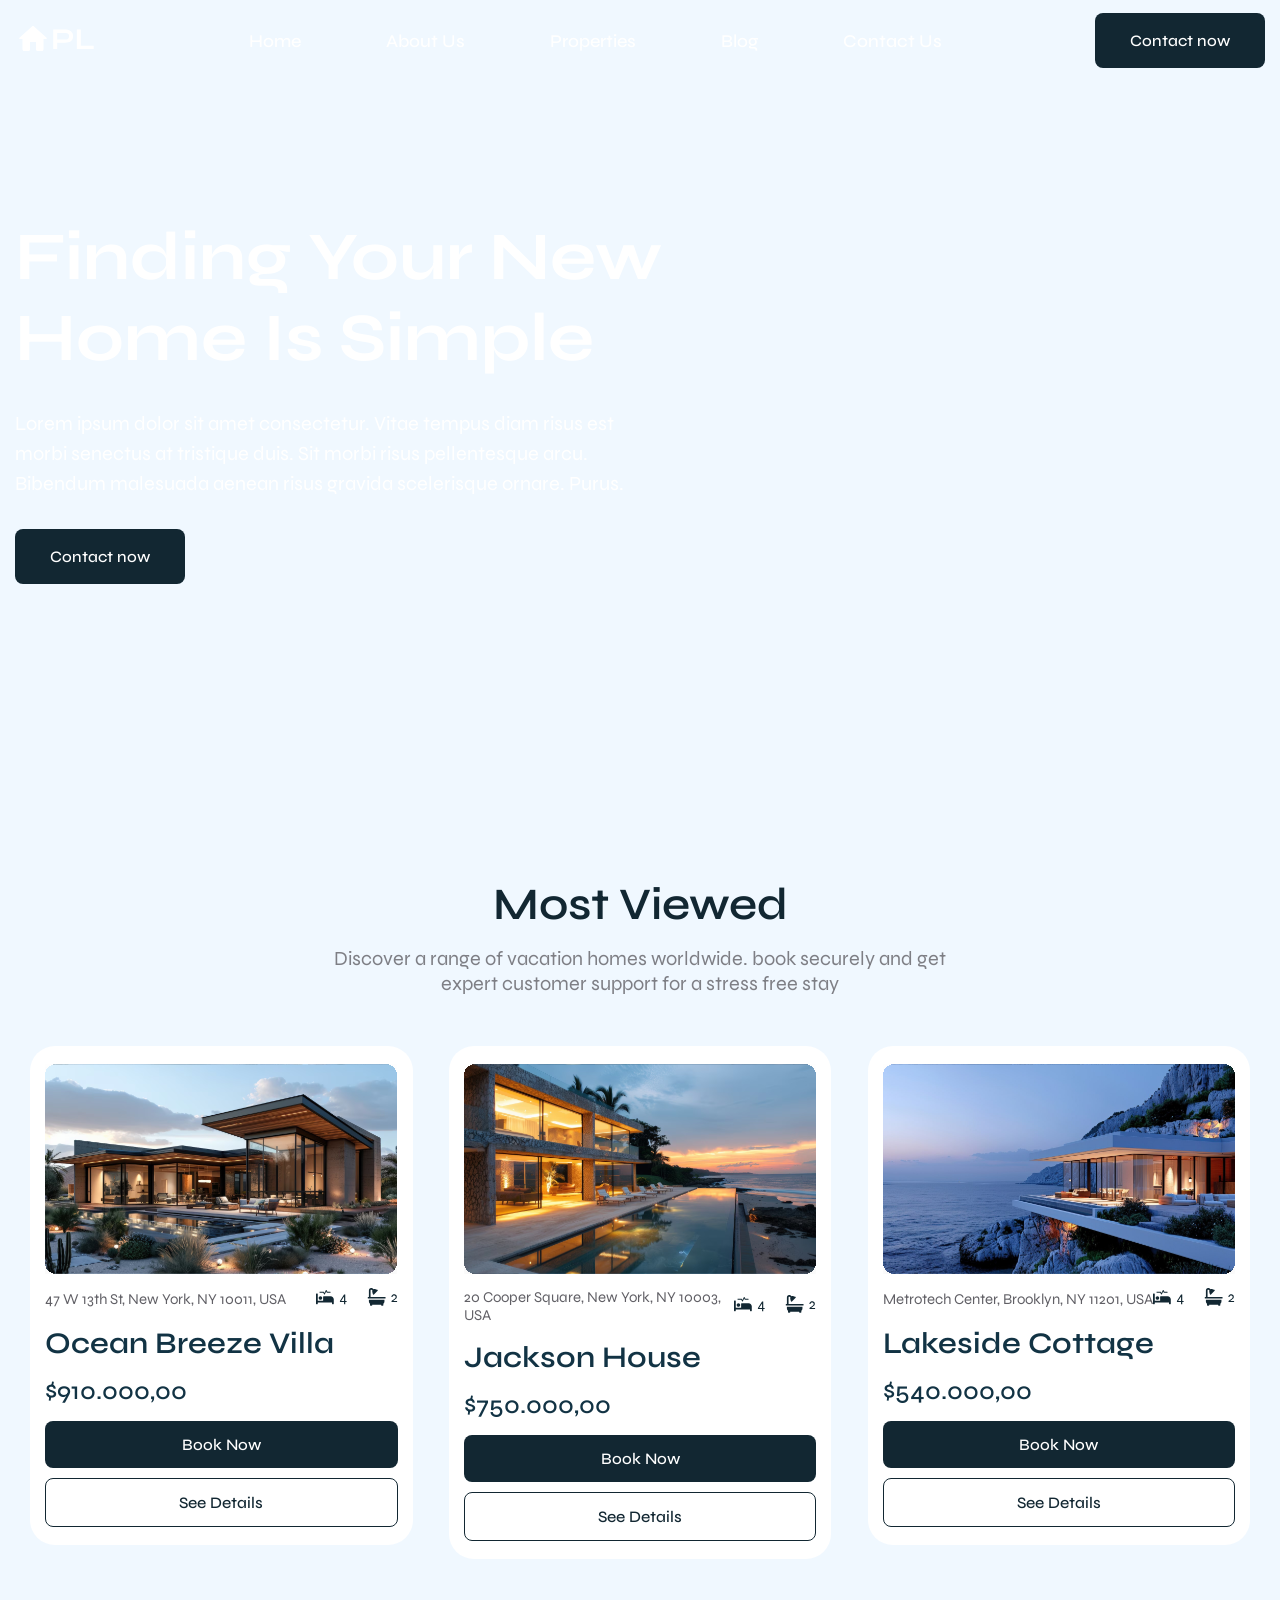
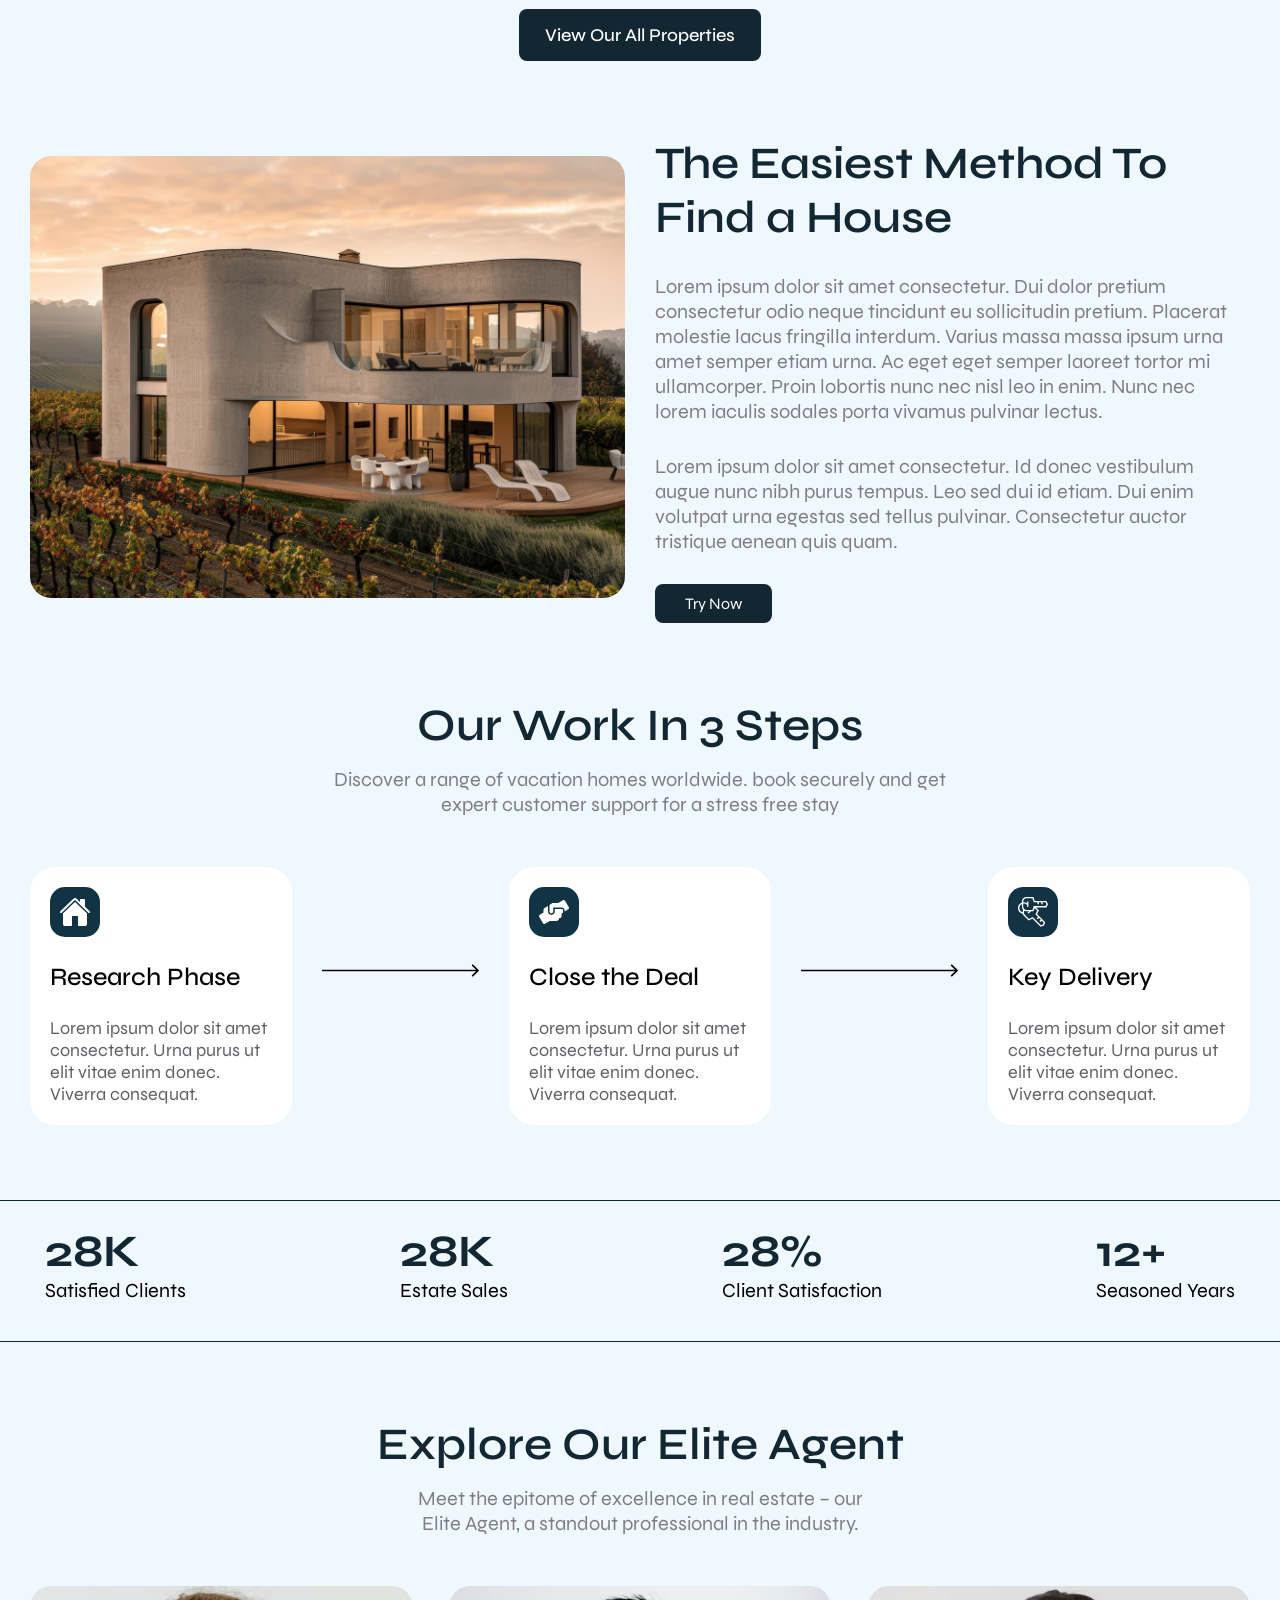
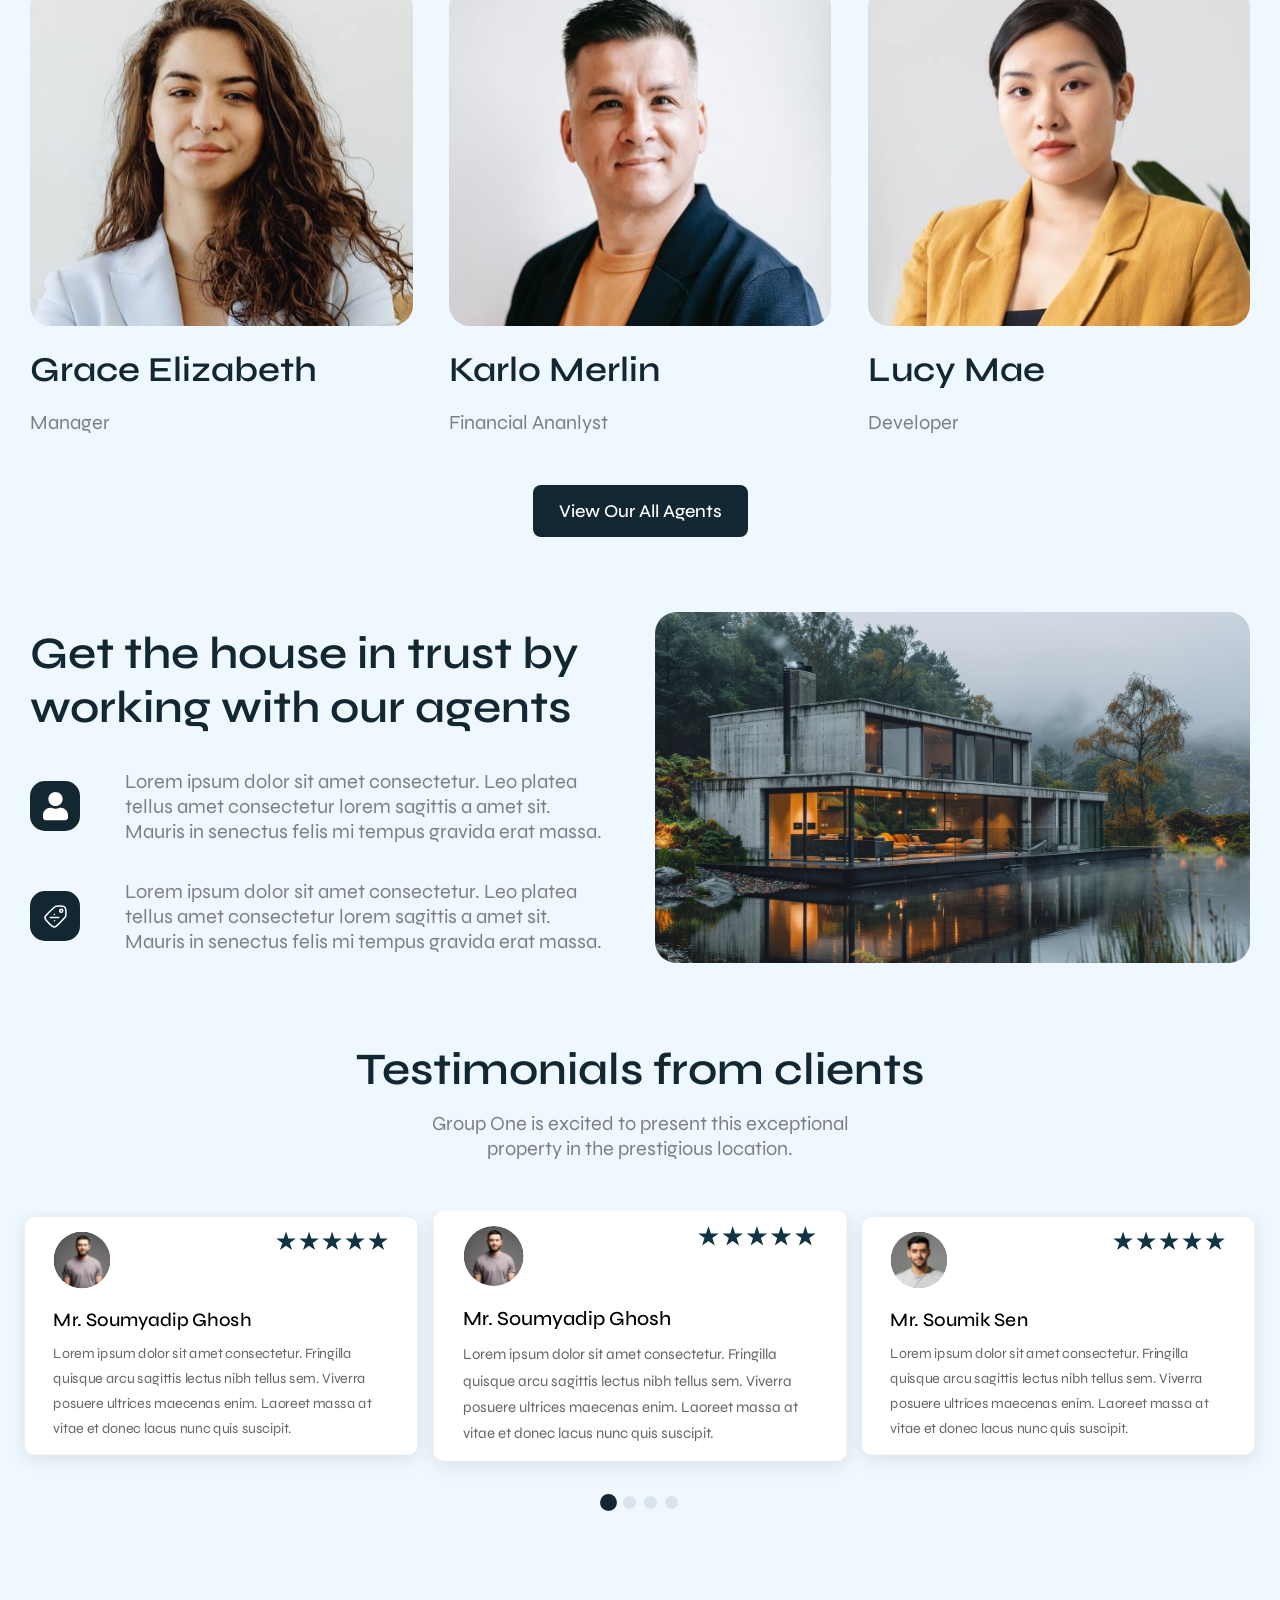
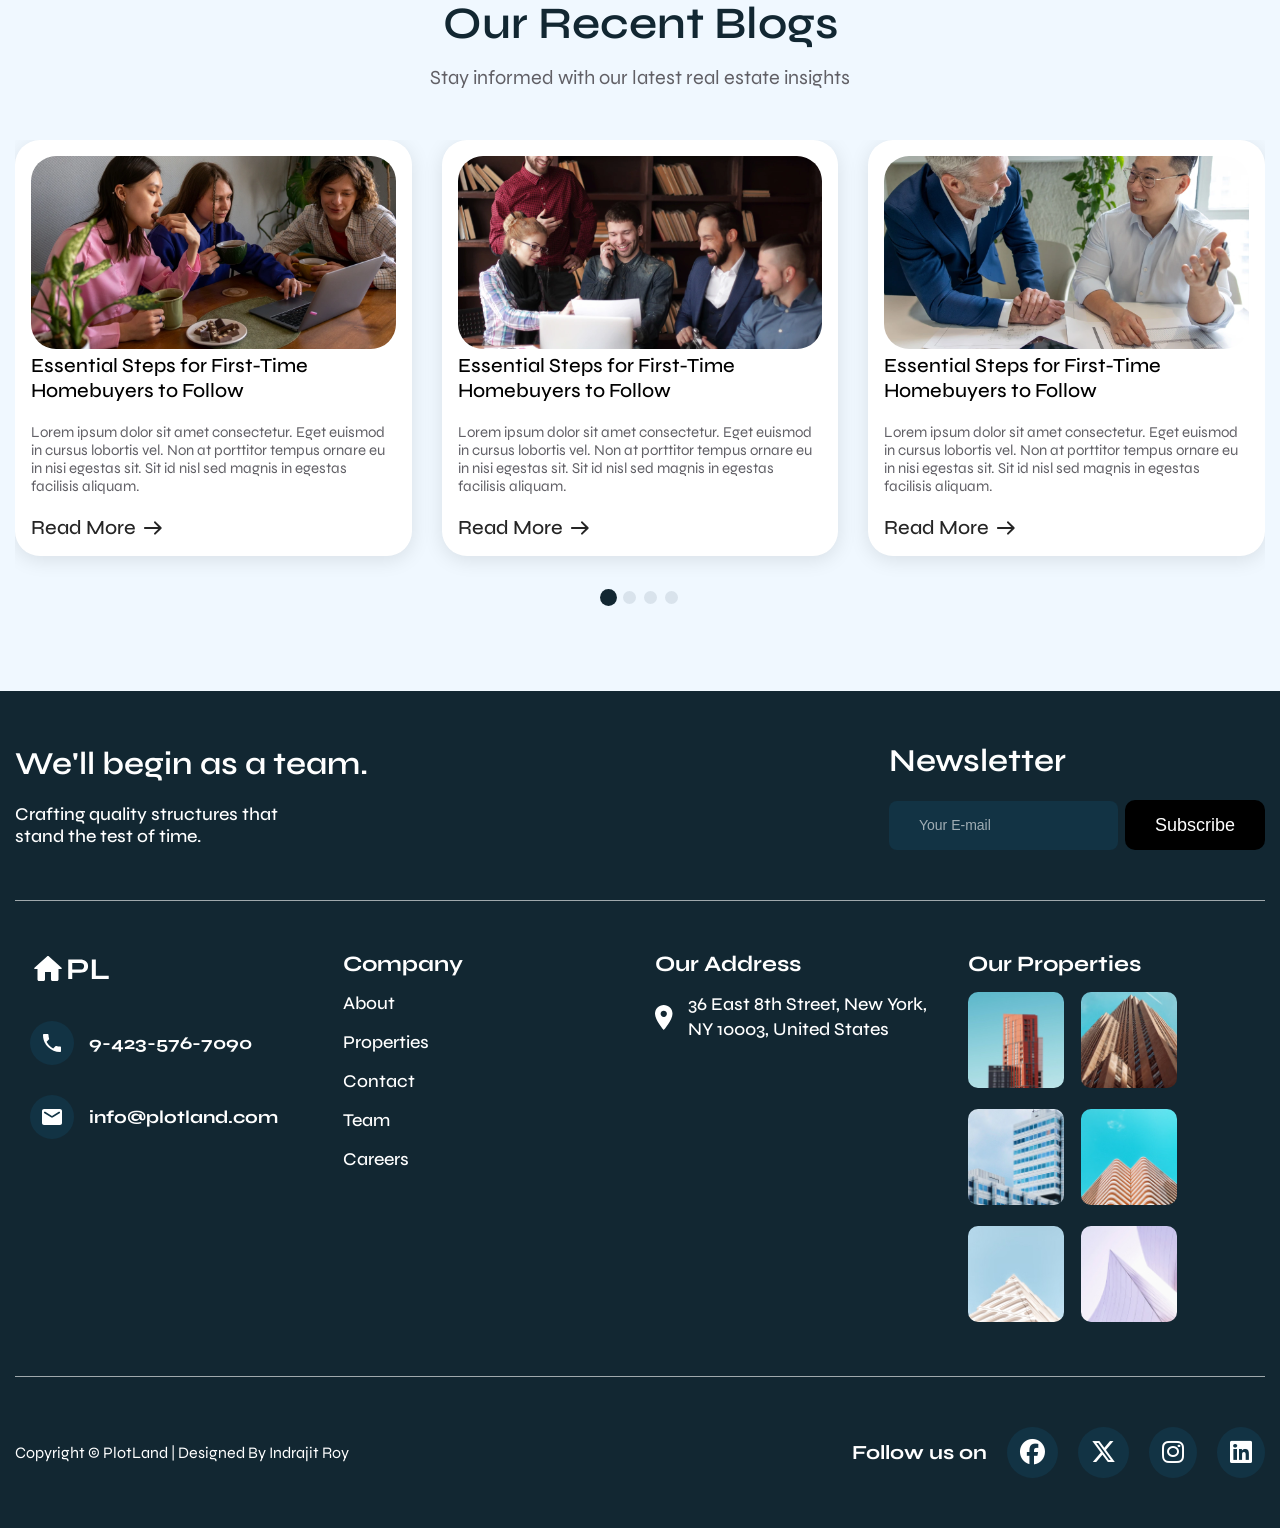
==== index.html @ 9fe9f6eb "updated file" ====
<!DOCTYPE html>
<html lang="en">

<head>
    <meta charset="UTF-8">
    <meta name="viewport" content="width=device-width, initial-scale=1.0">
    <title>Document</title>
    <link rel="stylesheet" href="css/style.css">
    <link rel="stylesheet" href="https://cdnjs.cloudflare.com/ajax/libs/font-awesome/6.7.2/css/all.min.css">
    <link rel="stylesheet" href="https://cdn.jsdelivr.net/npm/swiper/swiper-bundle.min.css" />
</head>

<body>

    <!-- Header Section -->

    <header>
        <div class="container">
            <nav>
                <div class="nav-wrpr">
                    <div class="nav-logo">
                        <a href="#"><img src="./assets/images/logo-img.svg" alt="" class="logo"></a>
                    </div>
                    <div class="nav-toggler">
                        <i class="fa-solid fa-bars"></i>
                    </div>
                    <div class="navbar-collapse">
                        <ul>
                            <li><a href="index.html">Home</a></li>
                            <li><a href="about-us.html">About Us</a></li>
                            <li><a href="#">Properties</a></li>
                            <li><a href="blog.html">Blog</a></li>
                            <li><a href="#">Contact Us</a></li>
                        </ul>
                        <div class="nav-btn">
                            <a href="#">Contact now</a>
                        </div>
                    </div>
                </div>
            </nav>
        </div>
    </header>

    <!-- Banner Section -->

    <section class="banner-section">
        <div class="swiper hero-swiper">
            <div class="swiper-wrapper">
                <div class="swiper-slide"
                    style="background-image: url('./assets/images/hero-bg.svg');">
                    <div class="container">
                        <div class="banner-content content-1">
                            <h1 style="max-width: 650px;">Finding Your New
                                Home Is Simple</h1>
                            <p>Lorem ipsum dolor sit amet consectetur. Vitae tempus diam risus est morbi senectus at
                                tristique
                                duis.
                                Sit morbi risus pellentesque arcu. Bibendum malesuada aenean risus gravida scelerisque
                                ornare.
                                Purus.</p>
                            <div class="nav-btn">
                                <a href="#">Contact now</a>
                            </div>
                        </div>
                    </div>
                </div>
                <div class="swiper-slide"
                    style="background-image: url('./assets/images/her-bg-2.svg');">
                    <div class="container">
                        <div class="banner-content content-2">
                            <h1 style="max-width: 611px;">Elevate Your
                                Perfect Lifestyle
                                with PlotLand.</h1>
                            <p>Lorem ipsum dolor sit amet consectetur. Vitae tempus diam risus est morbi senectus at
                                tristique
                                duis.
                                Sit morbi risus pellentesque arcu. Bibendum malesuada aenean risus gravida scelerisque
                                ornare.
                                Purus.</p>
                            <div class="nav-btn">
                                <a href="#">Contact now</a>
                            </div>
                        </div>
                    </div>
                </div>
                <div class="swiper-slide"
                    style="background-image: url('./assets/images/hero-bg-3.svg');">
                    <div class="container">
                        <div class="banner-content content-3">
                            <h1 style="max-width: 681px;">Transforming your
                                home search into
                                Reality.</h1>
                            <p>Lorem ipsum dolor sit amet consectetur. Vitae tempus diam risus est morbi senectus at
                                tristique
                                duis.
                                Sit morbi risus pellentesque arcu. Bibendum malesuada aenean risus gravida scelerisque
                                ornare.
                                Purus.</p>
                            <div class="nav-btn">
                                <a href="#">Contact now</a>
                            </div>
                        </div>
                    </div>
                </div>
            </div>
        </div>
    </section>

    <!-- Most Viewed Section -->

    <section class="most-viewed">
        <div class="container">
            <div class="viewed-top">
                <h2 class="cmn-head">Most Viewed</h2>
                <p class="cmn-para">Discover a range of vacation homes worldwide. book securely and get
                    expert customer support for a stress free stay </p>
            </div>
            <div class="row">
                <div class="col-4">
                    <div class="child-viewed">
                        <div class="viewed-img">
                            <img src="./assets/images/cropped_view-1.svg" alt="">
                        </div>
                        <div class="view-content">
                            <div class="text-1">
                                <span class="small-txt">47 W 13th St, New York, NY 10011, USA</span>
                                <a href=""><img src="./assets/images/small-view.svg" alt=""></a>
                            </div>
                            <h3 class="cmn-view-txt">Ocean Breeze Villa</h3>
                            <h4 class="cmn-view2-txt">$910.000,00</h4>
                            <div class="view-btns">
                                <a href="" class="view-btn-1">Book Now</a>
                                <a href="" class="view-btn-2">See Details</a>
                            </div>
                        </div>
                    </div>
                </div>
                <div class="col-4">
                    <div class="child-viewed">
                        <div class="viewed-img">
                            <img src="./assets/images/cropped_view-2.svg" alt="">
                        </div>
                        <div class="view-content">
                            <div class="text-1">
                                <span class="small-txt">20 Cooper Square, New York, NY 10003, USA</span>
                                <a href=""><img src="./assets/images/small-view.svg" alt=""></a>
                            </div>
                            <h3 class="cmn-view-txt">Jackson House</h3>
                            <h4 class="cmn-view2-txt">$750.000,00</h4>
                            <div class="view-btns">
                                <a href="" class="view-btn-1">Book Now</a>
                                <a href="" class="view-btn-2">See Details</a>
                            </div>
                        </div>
                    </div>
                </div>
                <div class="col-4">
                    <div class="child-viewed">
                        <div class="viewed-img">
                            <img src="./assets/images/cropped_view-3.svg" alt="">
                        </div>
                        <div class="view-content">
                            <div class="text-1">
                                <span class="small-txt">Metrotech Center, Brooklyn, NY 11201, USA</span>
                                <a href=""><img src="./assets/images/small-view.svg" alt=""></a>
                            </div>
                            <h3 class="cmn-view-txt">Lakeside Cottage</h3>
                            <h4 class="cmn-view2-txt">$540.000,00</h4>
                            <div class="view-btns">
                                <a href="" class="view-btn-1">Book Now</a>
                                <a href="" class="view-btn-2">See Details</a>
                            </div>
                        </div>
                    </div>
                </div>
            </div>
            <!-- Viewed Swiper -->
            <div class="swiper mostViewedSwiper">
                <div class="swiper-wrapper">
                    <div class="swiper-slide">
                        <div class="child-viewed">
                            <div class="viewed-img">
                                <img src="./assets/images/cropped_view-1.svg" alt="">
                            </div>
                            <div class="view-content">
                                <div class="text-1">
                                    <span class="small-txt">47 W 13th St, New York, NY 10011, USA</span>
                                    <a href=""><img src="./assets/images/small-view.svg" alt=""></a>
                                </div>
                                <h3 class="cmn-view-txt">Ocean Breeze Villa</h3>
                                <h4 class="cmn-view2-txt">$910.000,00</h4>
                                <div class="view-btns">
                                    <a href="" class="view-btn-1">Book Now</a>
                                    <a href="" class="view-btn-2">See Details</a>
                                </div>
                            </div>
                        </div>
                    </div>
                    <div class="swiper-slide">
                        <div class="child-viewed">
                            <div class="viewed-img">
                                <img src="./assets/images/cropped_view-2.svg" alt="">
                            </div>
                            <div class="view-content">
                                <div class="text-1">
                                    <span class="small-txt">20 Cooper Square, New York, NY 10003, USA</span>
                                    <a href=""><img src="./assets/images/small-view.svg" alt=""></a>
                                </div>
                                <h3 class="cmn-view-txt">Jackson House</h3>
                                <h4 class="cmn-view2-txt">$750.000,00</h4>
                                <div class="view-btns">
                                    <a href="" class="view-btn-1">Book Now</a>
                                    <a href="" class="view-btn-2">See Details</a>
                                </div>
                            </div>
                        </div>
                    </div>
                    <div class="swiper-slide">
                        <div class="child-viewed">
                            <div class="viewed-img">
                                <img src="./assets/images/cropped_view-3.svg" alt="">
                            </div>
                            <div class="view-content">
                                <div class="text-1">
                                    <span class="small-txt">Metrotech Center, Brooklyn, NY 11201, USA</span>
                                    <a href=""><img src="./assets/images/small-view.svg" alt=""></a>
                                </div>
                                <h3 class="cmn-view-txt">Lakeside Cottage</h3>
                                <h4 class="cmn-view2-txt">$540.000,00</h4>
                                <div class="view-btns">
                                    <a href="" class="view-btn-1">Book Now</a>
                                    <a href="" class="view-btn-2">See Details</a>
                                </div>
                            </div>
                        </div>
                    </div>
                </div>
            </div>
            <div class="view-property">
                <a href="">View Our All Properties</a>
            </div>
        </div>
    </section>

    <!-- Find House Section -->
    <section class="find-house">
        <div class="container">
            <div class="row">
                <div class="col-50">
                    <div class="child-house">
                        <img src="./assets/images/find-house-img.svg" alt="">
                    </div>
                </div>
                <div class="col-50">
                    <div class="child-house-content">
                        <h2 class="cmn-head">The Easiest Method To Find
                            a House</h2>
                        <p class="cmn-para">Lorem ipsum dolor sit amet consectetur. Dui dolor pretium consectetur odio
                            neque tincidunt eu sollicitudin pretium. Placerat molestie lacus fringilla interdum. Varius
                            massa massa ipsum urna amet semper etiam urna. Ac eget eget semper laoreet tortor mi
                            ullamcorper. Proin lobortis nunc nec nisl leo in enim. Nunc nec lorem iaculis sodales porta
                            vivamus pulvinar lectus.
                        </p>
                        <p class="cmn-para">Lorem ipsum dolor sit amet consectetur. Id donec
                            vestibulum augue nunc nibh purus tempus. Leo sed dui id etiam. Dui enim volutpat urna
                            egestas sed tellus pulvinar. Consectetur auctor tristique aenean quis quam.
                        </p>
                        <a href="#">Try Now</a>
                    </div>
                </div>
            </div>
        </div>
    </section>

    <!-- Our Work Section -->
    <section class="our-work">
        <div class="container">
            <div class="our-work-top">
                <h2 class="cmn-head">Our Work In 3 Steps</h2>
                <p class="cmn-para">Discover a range of vacation homes worldwide. book securely and get
                    expert customer support for a stress free stay </p>
            </div>
            <div class="row">
                <div class="col-23">
                    <div class="child-work">
                        <img class="img-1" src="./assets/images/home-icon.svg" alt="">
                        <h3 class="cmn-work-head">Research Phase</h3>
                        <p>Lorem ipsum dolor sit amet consectetur. Urna purus ut elit vitae enim donec. Viverra
                            consequat.</p>
                    </div>
                </div>
                <div class="col-15">
                    <div class="child-arrow">
                        <img class="arrow" src="./assets/images/Arrow.svg" alt="">
                    </div>
                </div>

                <div class="col-23">
                    <div class="child-work">
                        <img class="img-1" src="./assets/images/hand-icon.svg" alt="">
                        <h3 class="cmn-work-head">Close the Deal</h3>
                        <p>Lorem ipsum dolor sit amet consectetur. Urna purus ut elit vitae enim donec. Viverra
                            consequat.</p>
                    </div>
                </div>
                <div class="col-15">
                    <div class="child-arrow">
                        <img class="arrow" src="./assets/images/Arrow.svg" alt="">
                    </div>
                </div>

                <div class="col-23">
                    <div class="child-work">
                        <img class="img-1" src="./assets/images/keys-icon.svg" alt="">
                        <h3 class="cmn-work-head">Key Delivery</h3>
                        <p>Lorem ipsum dolor sit amet consectetur. Urna purus ut elit vitae enim donec. Viverra
                            consequat.</p>
                    </div>
                </div>
            </div>
        </div>
    </section>

    <section class="numbers">
        <div class="container">
            <div class="row">
                <div class="stats">
                    <h3 class="cmn-number-text counter" data-target="50">0K</h3>
                    <p>Satisfied Clients</p>
                </div>
                <div class="stats">
                    <h3 class="cmn-number-text counter" data-target="35">0K</h3>
                    <p>Estate Sales</p>
                </div>
                <div class="stats">
                    <h3 class="cmn-number-text counter" data-target="96">0%</h3>
                    <p>Client Satisfaction</p>
                </div>
                <div class="stats">
                    <h3 class="cmn-number-text counter" data-target="12">0+</h3>
                    <p>Seasoned Years</p>
                </div>
            </div>
        </div>
    </section>

    <section class="explore">
        <div class="container">
            <div class="explore-top">
                <h2 class="cmn-head">Explore Our Elite Agent</h2>
                <p class="cmn-para">Meet the epitome of excellence in real estate – our Elite
                    Agent, a standout professional in the industry.</p>
            </div>
            <div class="row">
                <div class="col-4">
                    <div class="child-explore">
                        <div class="explr-img">
                            <img src="./assets/images/explore-1.svg" alt="">
                        </div>
                        <div class="explr-txt">
                            <h3 class="cmn-expl-txt">Grace Elizabeth</h3>
                            <p class="cmn-para">Manager</p>
                        </div>
                    </div>
                </div>
                <div class="col-4">
                    <div class="child-explore">
                        <div class="explr-img">
                            <img src="./assets/images/explore-2.svg" alt="">
                        </div>
                        <div class="explr-txt">
                            <h3 class="cmn-expl-txt">Karlo Merlin</h3>
                            <p class="cmn-para">Financial Ananlyst</p>
                        </div>
                    </div>
                </div>
                <div class="col-4">
                    <div class="child-explore">
                        <div class="explr-img">
                            <img src="./assets/images/explore-3.svg" alt="">
                        </div>
                        <div class="explr-txt">
                            <h3 class="cmn-expl-txt">Lucy Mae</h3>
                            <p class="cmn-para">Developer</p>
                        </div>
                    </div>
                </div>
            </div>
            <div class="explr-btn">
                <a href="">View Our All Agents</a>
            </div>
        </div>
    </section>

    <section class="get-house">
        <div class="container">
            <div class="row">
                <div class="col-50">
                    <div class="house-content">
                        <h2 class="cmn-head">Get the house in trust by
                            working with our agents</h2>
                        <div class="top-house-content">
                            <img src="./assets/images/user-logo.svg" alt="">
                            <p class="cmn-para">Lorem ipsum dolor sit amet consectetur. Leo platea tellus amet
                                consectetur lorem sagittis a amet sit. Mauris in senectus felis mi tempus gravida erat
                                massa.</p>
                        </div>
                        <div class="bottom-house-content">
                            <img src="./assets/images/icon-2.svg" alt="">
                            <p class="cmn-para">Lorem ipsum dolor sit amet consectetur. Leo platea tellus amet
                                consectetur lorem sagittis a amet sit. Mauris in senectus felis mi tempus gravida erat
                                massa.</p>
                        </div>
                    </div>
                </div>
                <div class="col-50">
                    <div class="house-img">
                        <img src="./assets/images/house-img.svg" alt="">
                    </div>
                </div>
            </div>
        </div>
    </section>

    <section class="testimonials">
        <div class="container">
            <div class="test-head">
                <h2 class="cmn-head">Testimonials from clients</h2>
                <p class="cmn-para">Group One is excited to present this exceptional property in the prestigious
                    location.</p>
            </div>

            <div class="swiper testimonialSwiper">
                <div class="swiper-wrapper">
                    <!-- Slide 1 -->
                    <div class="swiper-slide">
                        <div class="testimonial-card">
                            <div class="slide-images">
                                <img src="./assets/images/test-1.svg" alt="Mr. Soumyadip Ghosh" class="avatar">
                                <div class="stars">
                                    <img src="./assets/images/stars.svg" alt="">
                                </div>
                            </div>
                            <div class="slide-text">
                                <h4>Mr. Soumyadip Ghosh</h4>
                                <p>Lorem ipsum dolor sit amet consectetur. Fringilla quisque arcu sagittis lectus nibh
                                    tellus sem. Viverra posuere ultrices maecenas enim. Laoreet massa at vitae et donec
                                    lacus nunc quis suscipit.</p>
                            </div>
                        </div>
                    </div>
                    <!-- Slide 2 -->
                    <div class="swiper-slide">
                        <div class="testimonial-card">
                            <div class="slide-images">
                                <img src="./assets/images/test-2.svg" alt="Mr. Soumyadip Ghosh" class="avatar">
                                <div class="stars">
                                    <img src="./assets/images/stars.svg" alt="">
                                </div>
                            </div>
                            <div class="slide-text">
                                <h4>Mr. Soumik Sen</h4>
                                <p>Lorem ipsum dolor sit amet consectetur. Fringilla quisque arcu sagittis lectus nibh
                                    tellus sem. Viverra posuere ultrices maecenas enim. Laoreet massa at vitae et donec
                                    lacus nunc quis suscipit.</p>
                            </div>
                        </div>
                    </div>
                    <!-- Slide 3 -->
                    <div class="swiper-slide">
                        <div class="testimonial-card">
                            <div class="slide-images">
                                <img src="./assets/images/test-3.svg" alt="Mr. Soumyadip Ghosh" class="avatar">
                                <div class="stars">
                                    <img src="./assets/images/stars.svg" alt="">
                                </div>
                            </div>
                            <div class="slide-text">
                                <h4>Mrs. Manpreet Kaur</h4>
                                <p>Lorem ipsum dolor sit amet consectetur. Fringilla quisque arcu sagittis lectus nibh
                                    tellus sem. Viverra posuere ultrices maecenas enim. Laoreet massa at vitae et donec
                                    lacus nunc quis suscipit.</p>
                            </div>
                        </div>
                    </div>
                    <div class="swiper-slide">
                        <div class="testimonial-card">
                            <div class="slide-images">
                                <img src="./assets/images/test-1.svg" alt="Mr. Soumyadip Ghosh" class="avatar">
                                <div class="stars">
                                    <img src="./assets/images/stars.svg" alt="">
                                </div>
                            </div>
                            <div class="slide-text">
                                <h4>Mr. Soumyadip Ghosh</h4>
                                <p>Lorem ipsum dolor sit amet consectetur. Fringilla quisque arcu sagittis lectus nibh
                                    tellus sem. Viverra posuere ultrices maecenas enim. Laoreet massa at vitae et donec
                                    lacus nunc quis suscipit.</p>
                            </div>
                        </div>
                    </div>
                </div>
                <div class="swiper-pagination"></div>
            </div>
        </div>
    </section>

    <section class="blogs">
        <div class="container">
            <div class="blogs-top">
                <h2 class="cmn-head">Our Recent Blogs</h2>
                <p>Stay informed with our latest real estate insights</p>
            </div>
            <div class="swiper blog-swiper">
                <div class="swiper-wrapper">
                    <div class="swiper-slide">
                        <div class="blog-card">
                            <div class="blog-image">
                                <img src="./assets/images/blog-1.svg" alt="">
                            </div>
                            <div class="blog-txt">
                                <h3 class="cmn-blog-txt">Essential Steps for First-Time Homebuyers
                                    to Follow</h3>
                                <p>Lorem ipsum dolor sit amet consectetur. Eget euismod in cursus lobortis vel. Non at
                                    porttitor tempus ornare eu in nisi egestas sit. Sit id nisl sed magnis in egestas
                                    facilisis aliquam.</p>
                                <a href="">Read More <img src="./assets/images/right-arrow.svg" alt=""></a>
                            </div>
                        </div>
                    </div>
                    <div class="swiper-slide">
                        <div class="blog-card">
                            <div class="blog-image">
                                <img src="./assets/images/blog-2.svg" alt="">
                            </div>
                            <div class="blog-txt">
                                <h3 class="cmn-blog-txt">Essential Steps for First-Time Homebuyers
                                    to Follow</h3>
                                <p>Lorem ipsum dolor sit amet consectetur. Eget euismod in cursus lobortis vel. Non at
                                    porttitor tempus ornare eu in nisi egestas sit. Sit id nisl sed magnis in egestas
                                    facilisis aliquam.</p>
                                <a href="">Read More <img src="./assets/images/right-arrow.svg" alt=""></a>
                            </div>
                        </div>
                    </div>
                    <div class="swiper-slide">
                        <div class="blog-card">
                            <div class="blog-image">
                                <img src="./assets/images/blog-3.svg" alt="">
                            </div>
                            <div class="blog-txt">
                                <h3 class="cmn-blog-txt">Essential Steps for First-Time Homebuyers
                                    to Follow</h3>
                                <p>Lorem ipsum dolor sit amet consectetur. Eget euismod in cursus lobortis vel. Non at
                                    porttitor tempus ornare eu in nisi egestas sit. Sit id nisl sed magnis in egestas
                                    facilisis aliquam.</p>
                                <a href="">Read More <img src="./assets/images/right-arrow.svg" alt=""></a>
                            </div>
                        </div>
                    </div>
                    <div class="swiper-slide">
                        <div class="blog-card">
                            <div class="blog-image">
                                <img src="./assets/images/blog-1.svg" alt="">
                            </div>
                            <div class="blog-txt">
                                <h3 class="cmn-blog-txt">Essential Steps for First-Time Homebuyers
                                    to Follow</h3>
                                <p>Lorem ipsum dolor sit amet consectetur. Eget euismod in cursus lobortis vel. Non at
                                    porttitor tempus ornare eu in nisi egestas sit. Sit id nisl sed magnis in egestas
                                    facilisis aliquam.</p>
                                <a href="">Read More <img src="./assets/images/right-arrow.svg" alt=""></a>
                            </div>
                        </div>
                    </div>
                </div>
                <div class="swiper-pagination"></div>
            </div>
        </div>
    </section>

    <footer>
        <div class="container">
            <div class="footer-top">
                <div class="footer-top-left">
                    <h2>We'll begin as a team.</h2>
                    <p>Crafting quality structures that
                        stand the test of time.</p>
                </div>
                <div class="footer-top-right">
                    <h2>Newsletter</h2>
                    <div class="newsletter-form">
                        <input type="email" placeholder="Your E-mail" />
                        <button>Subscribe</button>
                    </div>
                </div>
            </div>
            <div class="row">
                <div class="col-25">
                    <div class="child-foot foot-1">
                        <a href=""><img src="./assets/images/logo-img.svg" alt=""></a>
                        <div class="phone">
                            <img src="./assets/images/phone-icon.svg" alt="">
                            <p>9-423-576-7090</p>
                        </div>
                        <div class="email">
                            <img src="./assets/images/mail-icon.svg" alt="">
                            <p>info@plotland.com</p>
                        </div>
                    </div>
                </div>
                <div class="col-25">
                    <div class="child-foot">
                        <h3>Company</h3>
                        <ul>
                            <li><a href="">About</a></li>
                            <li><a href="">Properties</a></li>
                            <li><a href="">Contact</a></li>
                            <li><a href="">Team</a></li>
                            <li><a href="">Careers</a></li>
                        </ul>
                    </div>
                </div>
                <div class="col-25">
                    <div class="child-foot">
                        <h3>Our Address</h3>
                        <div class="location">
                            <img src="./assets/images/location.svg" alt="">
                            <p>36 East 8th Street, New York,
                                NY 10003, United States</p>
                        </div>
                    </div>
                </div>
                <div class="col-25">
                    <div class="child-foot">
                        <h3>Our Properties</h3>
                        <div class="foot-images">
                            <div class="img">
                                <a href=""><img src="./assets/images/foot-1.svg" alt=""></a>
                            </div>
                            <div class="img">
                                <a href=""><img src="./assets/images/foot-2.svg" alt=""></a>
                            </div>
                            <div class="img">
                                <a href=""><img src="./assets/images/foot-3.svg" alt=""></a>
                            </div>
                            <div class="img">
                                <a href=""><img src="./assets/images/foot-4.svg" alt=""></a>
                            </div>
                            <div class="img">
                                <a href=""><img src="./assets/images/foot-5.svg" alt=""></a>
                            </div>
                            <div class="img">
                                <a href=""><img src="./assets/images/foot-6.svg" alt=""></a>
                            </div>
                        </div>
                    </div>
                </div>
            </div>
            <div class="bottom-foot">
                <div class="bottom-left-foot">
                    <p>Copyright © PlotLand | Designed By Indrajit Roy</p>
                </div>
                <div class="bottom-right-foot">
                    <span class="foot-txt">Follow us on</span>
                    <i class="fa-brands fa-facebook"></i>
                    <i class="fa-brands fa-x-twitter"></i>
                    <i class="fa-brands fa-instagram"></i>
                    <i class="fa-brands fa-linkedin"></i>
                </div>
            </div>
        </div>
    </footer>
    <script src="https://cdn.jsdelivr.net/npm/swiper/swiper-bundle.min.js"></script>
    <script src="https://cdnjs.cloudflare.com/ajax/libs/jquery/3.7.1/jquery.min.js"></script>
    <script src="./js/app.js"></script>
</body>

</html>
---- css/style.css ----
@import url('https://fonts.googleapis.com/css2?family=Syne:wght@400..800&display=swap');

* {
    margin: 0;
    padding: 0;
    box-sizing: border-box;
}

.container {
    max-width: 1446px;
    margin: 0 auto;
    padding: 0 15px;
    width: 100%;
}

html,
body {
    overflow-x: hidden;
    scroll-behavior: smooth;
}

body {
    font-family: "Syne", sans-serif;
    background: #F0F8FF;
}

.row {
    display: flex;
    flex-wrap: wrap;
}

ul li {
    list-style: none;
}

a {
    text-decoration: none;
    display: inline-block;
}

span {
    display: inline-block;
}

.cmn-head {
    font-weight: 600;
    font-size: 45px;
    color: #122732;
}

.cmn-para {
    font-size: 20px;
    color: rgba(97, 96, 102, 0.8);
}

header {
    padding-top: 13px;
    position: absolute;
    top: 0;
    left: 0;
    right: 0;
    z-index: 99;
}

.nav-wrpr,
.navbar-collapse,
.navbar-collapse>ul {
    display: flex;
    align-items: center;

}

.navbar-collapse {
    flex-grow: 2;
}

.navbar-collapse ul {
    margin: 0 auto;
    gap: 85px;
}

.nav-log img {
    max-width: 81px;
    object-fit: contain;
    width: 100%;
}

.nav-toggler {
    display: none;
    color: white;
}

.nav-toggler.active {
    color: black;
}

.active {
    display: flex !important;
}

.navbar-collapse ul li a {
    font-weight: 500;
    font-size: 18px;
    line-height: 30px;
    color: #FFFFFF;
}

.nav-btn a {
    padding: 18px 35px;
    background-color: #122732;
    border-radius: 8px;
    color: #FFFFFF;
    font-weight: 500;
    font-size: 16px;
}

.banner-section {
    position: relative;
}

.hero-swiper {
    width: 100%;
}

.hero-swiper .swiper-slide {
    width: 100%;
    background-repeat: no-repeat !important;
    background-position: center !important;
    background-size: cover !important;
    display: flex;
    align-items: center;
}

.banner-content {
    display: flex;
    flex-direction: column;
    gap: 30px;
}

.content-1 {
    padding: 217px 0;
}

.content-2,
.content-3 {
    padding: 177px 0;
}

.banner-content h1 {
    font-weight: 700;
    font-size: 68px;
    line-height: 81px;
    color: white;
}

.banner-content p {
    font-weight: 400;
    font-size: 20px;
    line-height: 30px;
    color: white;
    max-width: 650px;
}

/* MOST VIEWED */

.most-viewed {
    padding: 75px 0;
}

.viewed-top {
    text-align: center;
    margin-bottom: 50px;

}

.viewed-top .cmn-head {
    margin-bottom: 15px;
}

.viewed-top .cmn-para {
    max-width: 612px;
    margin: 0 auto;
}

.most-viewed>div>div.row {
    justify-content: space-between;
}

.col-4 {
    width: 33%;
    padding: 0 15px;
}

.viewed-img>img {
    max-width: 424px;
    object-fit: contain;
    width: 100%;
}

.child-viewed {
    background: white;
    border-radius: 25px;
    padding: 18px 15px;
    transition: background-color 0.4s ease-in-out, color 0.4s ease-in-out, transform 0.3s ease;
}

.child-viewed:hover {
    background: #122732;
}

.child-viewed:hover span,
.child-viewed:hover h3,
.child-viewed:hover h4 {
    color: #FFFFFF;
}

.child-viewed:hover .view-btn-1 {
    border: 1px solid #FFFFFF;
    border-radius: 8px;
}

.child-viewed:hover .view-btn-2 {
    background-color: #FFFFFF;
}

.child-viewed:hover .text-1 img {
    padding: 5px;
    border-radius: 8px;
    background-color: #FFFFFF;
}

.text-1 {
    display: flex;
    justify-content: space-between;
    align-items: center;
    margin: 10px 0 15px 0;
}

.small-txt {
    font-size: 15px;
    color: #616066;
}

.cmn-view-txt {
    font-weight: 600;
    font-size: 30px;
    color: #123344;
}

.cmn-view2-txt {
    font-weight: 500;
    font-size: 25px;
    color: #123344;
    margin: 15px 0;
}

.view-btns {
    display: flex;
    justify-content: space-between;
    text-align: center;
}

.view-btn-1 {
    padding: 14px 58px;
    background-color: #122732;
    border-radius: 8px;
    color: white;
    font-weight: 500;
}

.view-btn-2 {
    padding: 14px 58px;
    border: 1px solid #122732;
    border-radius: 8px;
    color: #122732;
    font-weight: 500;
}

.view-property {
    text-align: center;
    margin-top: 50px;
}

.view-property>a {
    padding: 15px 26px;
    background-color: #122732;
    border-radius: 8px;
    color: white;
    font-weight: 500;
    font-size: 18px;
}

/*viewed swiper */

.mostViewedSwiper {
    display: none !important;
}

/* find house */

.col-50 {
    width: 50%;
    padding: 0 15px;
}

.find-house {
    padding-bottom: 75px;
}

.find-house>div>div.row {
    align-items: center;
    justify-content: space-between;
}

.child-house img {
    max-width: 696px;
    object-fit: contain;
    width: 100%;
}

.child-house-content a {
    padding: 10px 30px;
    border-radius: 8px;
    background-color: #122732;
    color: #FFFFFF;
    width: fit-content;
}

.child-house-content {
    display: flex;
    flex-direction: column;
    gap: 30px;
}

/* Our Work Section */

.our-work {
    padding-bottom: 75px;
}

.our-work-top {
    text-align: center;
}

.our-work-top .cmn-head {
    margin-bottom: 15px;
}

.our-work-top .cmn-para {
    max-width: 612px;
    margin: 0 auto;
}

.col-23 {
    width: 23.33%;
    padding: 0 15px;
}

.col-15 {
    width: 15%;
    padding: 0 15px;
}

.child-work .img-1 {
    max-width: 50px;
    object-fit: contain;
    width: 100%;

}

.arrow {
    max-width: 183px;
    object-fit: contain;
    width: 100%;
}

.child-work {
    width: 100%;
    display: flex;
    flex-direction: column;
    gap: 25px;
    padding: 20px 24px 20px 20px;
    background-color: #FFFFFF;
    border-radius: 25px;
    margin-top: 50px;
}

.cmn-work-head {
    font-weight: 500;
    font-size: 25px;
}

.child-work p {
    font-size: 18px;
    color: #616066;
    max-width: 292px;
}

.our-work .row {
    align-items: center;
}

.child-arrow {
    display: flex;
    align-items: center;
    justify-content: center;
}

/* Numbers Section */

.numbers {
    border-top: 1px solid #122732;
    border-bottom: 1px solid #122732;
    padding: 30px;
}

.numbers .row {
    justify-content: space-between;
}

.cmn-number-text {
    font-weight: 700;
    font-size: 45px;
    line-height: 40px;
    color: #122732
}

.stats p {
    font-size: 20px;
    line-height: 40px;
    white-space: nowrap;
}

/* Explore Section */

.explore {
    padding: 75px 0;
}

.explore-top {
    display: flex;
    align-items: center;
    flex-direction: column;
    gap: 15px;
    margin-bottom: 50px;
}

.explore-top .cmn-para {
    max-width: 486px;
    text-align: center;
}

.explore .row {
    justify-content: space-between;
}

.explr-img {
    margin-bottom: 20px;
}

.explr-img img {
    max-width: 456px;
    object-fit: contain;
    width: 100%;
}

.cmn-expl-txt {
    font-weight: 600;
    font-size: 35px;
    line-height: 40px;
    color: #122732;
    margin-bottom: 20px;
}

.explr-btn {
    text-align: center;
    margin-top: 50px;
}

.explr-btn>a {
    padding: 15px 26px;
    background-color: #122732;
    border-radius: 8px;
    color: white;
    font-weight: 500;
    font-size: 18px;
}

/* Get-House Section */

.get-house {
    padding-bottom: 75px;
}

.get-house .row {
    align-items: center;
    justify-content: space-between;
}

.top-house-content {
    margin: 35px 0;
}

.top-house-content,
.bottom-house-content {
    display: flex;
    align-items: center;
    gap: 45px;
}

.house-content p {
    max-width: 480px;
}

.house-content img {
    max-width: 50px;
    object-fit: contain;
    width: 100%;
}

.house-img img {
    max-width: 696px;
    object-fit: contain;
    width: 100%;
}


/* testimonial section */

.testimonials {
    padding-bottom: 75px;
}

.testimonialSwiper {
    width: 100% !important;
    margin: 0 auto;
    padding: 40px 0;
    position: relative;
}

.testimonialSwiper .swiper-wrapper {
    margin-bottom: 60px;
    width: 100% !important;
}

.testimonialSwiper .swiper-slide {
    transition: transform 0.3s ease !important;
    transform: scale(0.95) !important;
}

.testimonialSwiper .swiper-slide-active {
    transform: scale(1) !important;
}

.swiper-pagination-bullet {
    width: 13px !important;
    height: 13px !important;
    background-color: rgba(18, 51, 68, 0.5) !important;
    opacity: 0.6;
    margin: 0 5px;
    transition: 0.3s;
    border-radius: 50%;
}

.swiper-pagination-bullet-active {
    background-color: #122732 !important;
    opacity: 1;
    transform: scale(1.3);
}

.testimonial-card {
    background: #fff;
    padding: 15px 30px;
    border-radius: 10px;
    box-shadow: 0 4px 20px rgba(0, 0, 0, 0.1);

}

.slide-images {
    display: flex;
    justify-content: space-between;
}

.slide-text h4 {
    font-weight: 500;
    font-size: 20px;
    margin: 10px 0;
}

.slide-text p {
    font-size: 15px;
    line-height: 26.25px;
    color: rgba(37, 37, 37, 0.7);
    max-width: 438px;
}

.avatar {
    width: 60px;
    height: 60px;
    border-radius: 50%;
    object-fit: cover;
    margin-bottom: 10px;
}

.stars img {
    max-width: 120px;
    object-fit: contain;
    width: 100%;
}

.test-head {
    margin-bottom: 50px;
    text-align: center;
}

.test-head h2 {
    margin-bottom: 15px;
}

.test-head p {
    max-width: 487px;
    margin: 0 auto;
}

/* Blog Section */

.blogs {
    padding-bottom: 75px;
}

.blogs-top {
    text-align: center;
    margin-bottom: 50px;
}

.blogs-top h2 {
    margin-bottom: 15px;
}

.blogs-top p {
    font-size: 20px;
    color: #616066;
}

.blog-swiper .swiper-slide {
    transition: transform 0.3s ease !important;
}

.blog-card {
    padding: 16px;
    background: #FFFFFF;
    border-radius: 25px;
    box-shadow: 0 4px 20px rgba(0, 0, 0, 0.1);
}


.blog-image>img {
    max-width: 424px;
    border-radius: 25px;
    width: 100%;
    object-fit: contain;
}

.cmn-blog-txt {
    font-weight: 500;
    font-size: 20px;
    line-height: 25px;
    max-width: 401px;
    margin-bottom: 20px;
}

.blog-txt p {
    font-size: 15px;
    color: #616066;
}

.blog-txt a {
    display: flex;
    align-items: center;
    gap: 5px;
    font-weight: 500;
    font-size: 20px;
    color: #252525;
    margin-top: 20px;
}

.blog-swiper .swiper-slide {
    width: 30%;
}

.blog-swiper .swiper-wrapper {
    margin-bottom: 60px;
}

/* footer */

footer {
    padding: 50px 0;
    background-color: #122732;
    color: white;
}

.footer-top {
    display: flex;
    justify-content: space-between;
    align-items: center;
    flex-wrap: wrap;
    margin-bottom: 50px;
}

.footer-top h2 {
    font-weight: 600;
    font-size: 32px;
    color: #FFFFFF;
}

.footer-top p {
    max-width: 263px;
    color: #FFFFFF;
    font-weight: 500;
    font-size: 18px;
    margin-top: 20px;
}

.newsletter-form {
    display: flex;
    align-items: center;
    gap: 7px;
    margin-top: 20px;
}

.newsletter-form input {
    padding: 17px 30px;
    max-width: 289px;
    width: 100%;
    border-radius: 8px;
    background-color: #123344;
    color: white;
    outline: none;
    border: none;
}

.newsletter-form input::placeholder {
    color: #ffffff;
    opacity: 0.6;
    font-size: 14px;
}

.newsletter-form button {
    padding: 14.5px 30px;
    max-width: 158px;
    border-radius: 10px;
    color: #fff;
    border: none;
    background-color: #000000;
    font-weight: 500;
    font-size: 18px;
}

footer .row {
    border-top: 1px solid rgba(255, 255, 255, 0.60);
    border-bottom: 1px solid rgba(255, 255, 255, 0.60);
    padding: 50px 0;
}

.phone {
    display: flex;
    align-items: center;
    gap: 15px;
}

.foot-1 p {
    font-size: 18px;
    font-weight: 700;
}

.email {
    display: flex;
    align-items: center;
    gap: 15px;
}

.col-25 {
    width: 25%;
    padding: 0 15px;
}

.child-foot h3 {
    font-weight: 700;
    font-size: 22px;
    margin-bottom: 15px;
}

.location {
    display: flex;
    align-items: center;
    gap: 15px
}

.location p {
    max-width: 240px;
    font-weight: 500;
    font-size: 18px;
    line-height: 25px;
}

.foot-images {
    display: flex;
    flex-wrap: wrap;
    gap: 17px;
}

.img>img {
    max-width: 96px;
    object-fit: contain;
    width: 100%;
}

.foot-1 {
    display: flex;
    flex-direction: column;
    gap: 30px;
}

.child-foot ul {
    display: flex;
    flex-direction: column;
    flex-wrap: wrap;
    gap: 17px;
}

.child-foot ul li a {
    color: #FFFFFF;
    font-weight: 500;
    font-size: 18px;
}

.bottom-foot {
    display: flex;
    flex-wrap: wrap;
    justify-content: space-between;
    align-items: center;
    padding-top: 50px;
}

.bottom-right-foot {
    display: flex;
    align-items: center;
    gap: 20px;
}

.bottom-right-foot p {
    font-weight: 500;
    font-size: 18px;
}

.foot-txt {
    font-weight: 700;
    font-size: 20px;
}

.fa-brands {
    display: inline-block;
    font-size: 25px;
    border-radius: 50%;
    padding: 13px;
    background-color: #123344;
}

/* Header Section */
@media screen and (max-width : 991px) {
    .nav-toggler {
        display: block;
        margin-left: auto;
    }

    .navbar-collapse {
        position: absolute;
        display: none;
        left: 0;
        right: 0;
        top: 50px;
        padding: 15px 0;
    }

    .navbar-collapse ul li a {
        color: #123344;
    }

    .navbar-collapse,
    .navbar-collapse ul {
        flex-direction: column;
        align-items: center;
        gap: 20px;
        background: white;
    }

    .navbar-collapse .nav-btn {
        text-align: center;
        margin-top: 10px;
    }

    .banner-content {
        padding: 100px 0;
    }

    .banner-content h1 {
        font-size: 40px;
        line-height: 60px;
    }

    .banner-content p {
        font-size: 16px;
    }

}

@media screen and (max-width : 768px) {

    .navbar-collapse,
    .navbar-collapse ul {
        gap: 15px;
    }

    .navbar-collapse ul li a {
        font-size: 14px;
    }

    .nav-btn a {
        font-size: 14px;
        padding: 13px 25px;
    }

    .banner-content {
        padding: 90px 0;
    }

    .banner-content h1 {
        font-size: 35px;
        line-height: 50px;
    }

    .content-1 h1 {
        width: 70vw;
    }

    .banner-content p {
        font-size: 14px;
        line-height: 17px;
    }

    .most-viewed .row {
        display: none;
    }

    .mostViewedSwiper {
        display: block !important;
    }


}

@media (max-width: 576px) {
    .banner-content {
        padding: 80px 0;
    }

    .banner-content h1 {
        font-size: 24px;
        line-height: 32px;
    }

    .banner-content p {
        font-size: 13px;
        line-height: 18px;
    }

    .nav-btn a {
        padding: 10px 20px;
        font-size: 14px;
    }

}

@media screen and (max-width : 320px) {

    .navbar-collapse,
    .navbar-collapse ul {
        gap: 10px;
    }

    .navbar-collapse ul li a {
        font-size: 12px;
    }

    .nav-btn a {
        font-size: 14px;
        padding: 12px 23px;
    }

    .banner-content {
        padding: 60px 0;
    }

    .banner-content h1 {
        font-size: 25px;
        line-height: 30px;
    }

    .banner-content p {
        font-size: 12px;
        line-height: 15px;
    }

}

@media screen and (max-width : 1360px) {
    .view-btns {
        flex-direction: column;
        row-gap: 10px;
    }

    .view-btn-1,
    .view-btn-2 {
        width: 100%;
    }
}

@media screen and (max-width : 1024px) {
    .cmn-head {
        font-size: 30px;
        margin-bottom: 10px;
    }

    .cmn-para {
        font-size: 15px;
    }

    .cmn-view-txt {
        font-size: 24px;
    }

    .cmn-view2-txt {
        font-size: 20px;
        margin: 10px 0;
    }

    .small-txt {
        font-size: 12px;
    }

    .text-1 {
        margin: 8px 0 10px 0;
    }

    .most-viewed {
        padding: 50px 0;
    }

    .view-btns {
        text-align: center;
    }

    .viewed-top {
        margin-bottom: 30px;
    }

    .find-house {
        padding-bottom: 50px;
    }

    .child-house-content {
        gap: 20px;
    }

    .our-work {
        padding-bottom: 50px;
    }

    .col-23 {
        width: 25%;
    }

    .col-15 {
        width: 12.5%;
    }

    .child-work {
        gap: 20px;
        margin-top: 30px;
    }

    .cmn-work-head {
        font-size: 20px;
    }

    .child-work p {
        font-size: 15px;
    }

    .our-work .row {
        justify-content: space-between;
    }

    .numbers {
        padding: 28px;
    }

    .cmn-number-text {
        font-size: 40px;
        line-height: 38px;
    }

    .stats p {
        font-size: 18px;
        line-height: 38px;
    }


    .explore {
        padding: 50px 0;
    }

    .explore-top {
        gap: 10px;
        margin-bottom: 30px;
    }

    .explore-top .cmn-para {
        max-width: 486px;
        text-align: center;
    }

    .explore .row {
        justify-content: space-between;
    }

    .explr-img {
        margin-bottom: 18px;
    }

    .cmn-expl-txt {
        font-size: 35px;
        line-height: 38px;
        color: #122732;
        margin-bottom: 18px;
    }

    .explr-btn {
        text-align: center;
        margin-top: 30px;
    }


    .get-house {
        padding-bottom: 50px;
    }


    .top-house-content {
        margin: 30px 0;
    }

    .top-house-content,
    .bottom-house-content {
        gap: 40px;
    }

    .house-content p {
        max-width: 480px;
    }

    .house-content img {
        max-width: 50px;
        object-fit: contain;
        width: 100%;
    }

    .house-img img {
        max-width: 696px;
        object-fit: contain;
        width: 100%;
    }



    .testimonials {
        padding-bottom: 50px;
    }

    .testimonialSwiper {
        padding: 38px 0;

    }

    .testimonialSwiper .swiper-wrapper {
        margin-bottom: 50px;
        width: 100% !important;
    }

    .swiper-pagination-bullet {
        width: 12px !important;
        height: 12px !important;
        margin: 0 4px;
    }

    .testimonial-card {
        padding: 14px 28px;
    }

    .slide-text h4 {
        font-size: 18px;
        margin: 8px 0;
    }

    .slide-text p {
        font-size: 14px;
        line-height: 25px;
    }

    .avatar {
        width: 50px;
        height: 50px;
        margin-bottom: 8px;
    }

    .stars img {
        max-width: 110px;
    }

    .test-head {
        margin-bottom: 27px;
        text-align: center;
    }

    .test-head h2 {
        margin-bottom: 10px;
    }


    .blogs {
        padding-bottom: 50px;
    }

    .blogs-top {
        margin-bottom: 30px;
    }

    .blogs-top h2 {
        margin-bottom: 14px;
    }

    .blogs-top p {
        font-size: 18px;
    }

    .blog-card {
        padding: 14px;
    }

    .cmn-blog-txt {
        font-size: 18px;
        line-height: 22px;
        margin-bottom: 15px;
    }

    .blog-txt p {
        font-size: 14px;
    }

    .blog-txt a {
        gap: 5px;
        font-weight: 500;
        font-size: 20px;
        color: #252525;
        margin-top: 18px;
    }

    .blog-swiper .swiper-wrapper {
        margin-bottom: 40px;
    }


    footer {
        padding: 50px 0;
    }

    .footer-top {
        margin-bottom: 40px;
    }

    .footer-top h2 {
        font-weight: 600;
        font-size: 30px;
        color: #FFFFFF;
    }

    .footer-top p {
        font-size: 16px;
        margin-top: 18px;
    }

    .newsletter-form {
        gap: 6px;
        margin-top: 18px;
    }

    .newsletter-form input {
        padding: 16px 29px;
    }

    .newsletter-form input::placeholder {
        font-size: 14px;
    }

    .newsletter-form button {
        padding: 14px 29px;
        font-size: 17px;
    }

    footer .row {
        padding: 45px 0;
    }

    .phone {
        gap: 14px;
    }

    .foot-1 p {
        font-size: 16px;
    }

    .email {
        gap: 14px;
    }

    .child-foot h3 {
        font-size: 20px;
        margin-bottom: 14px;
    }

    .location {
        gap: 14px
    }

    .location p {
        font-size: 16px;
        line-height: 23px;
    }

    .foot-images {
        gap: 18px;
    }

    .foot-images img {
        max-width: 70px;
    }

    .foot-1 {
        gap: 29px;
    }

    .child-foot ul {
        gap: 16px;
    }

    .child-foot ul li a {
        font-size: 16px;
    }

    .bottom-foot {
        padding-top: 45px;
    }

    .bottom-right-foot {
        display: flex;
        align-items: center;
        gap: 19px;
    }

    .bottom-right-foot p {
        font-size: 16px;
    }

    .foot-txt {
        font-size: 18px;
    }

    .fa-brands {
        font-size: 24px;
        padding: 12px;
    }

}

@media screen and (max-width: 768px) {
    .cmn-head {
        font-size: 26px;
        margin-bottom: 8px;
    }

    .cmn-para {
        font-size: 14px;
    }

    .cmn-view-txt {
        font-size: 20px;
    }

    .cmn-view2-txt {
        font-size: 18px;
        margin: 8px 0;
    }

    .small-txt {
        font-size: 11px;
    }

    .text-1 {
        margin: 6px 0 8px 0;
    }

    .most-viewed {
        padding: 40px 0;
    }

    .viewed-top {
        margin-bottom: 25px;
    }

    .view-btn-1,
    .view-btn-2,
    .view-property>a {
        padding: 10px 20px;
        font-size: 12px;
        text-align: center;
    }

    .view-property {
        margin-top: 30px;
    }

    .find-house {
        padding-bottom: 30px;
    }

    .child-house-content {
        gap: 10px;
    }

    .child-house-content a {
        padding: 10px 30px;
        font-size: 12px;
    }

    .our-work {
        padding-bottom: 30px;
    }

    .col-23 {
        width: 50%;
    }

    .col-15 {
        display: none;
    }

    .child-work {
        gap: 15px;
        margin-top: 25px;
    }

    .cmn-work-head {
        font-size: 15px;
    }

    .child-work p {
        font-size: 12px;
    }

    .numbers {
        padding: 25px;
    }

    .cmn-number-text {
        font-size: 35px;
        line-height: 35px;
    }

    .stats p {
        font-size: 15px;
        line-height: 35px;
    }

    .explore {
        padding: 30px 0;
    }

    .explore-top {
        gap: 8px;
        margin-bottom: 25px;
    }

    .explr-img {
        margin-bottom: 15px;
    }

    .cmn-expl-txt {
        font-size: 25px;
        line-height: 30px;
        margin-bottom: 10px;
    }

    .explr-btn {
        margin-top: 20px;
    }

    .explr-btn>a {
        padding: 10px 25px;
        font-size: 12px;
    }

    .get-house {
        padding-bottom: 30px;
    }


    .top-house-content {
        margin: 22px 0;
    }

    .top-house-content,
    .bottom-house-content {
        gap: 30px;
    }

    .house-content p {
        max-width: 480px;
    }

    .house-content img {
        max-width: 45px;
    }

    .house-img img {
        max-width: 696px;
        object-fit: contain;
        width: 100%;
    }

    .house-content .cmn-para {
        font-size: 12px;
    }

    .testimonials {
        padding-bottom: 30px;
    }

    .testimonialSwiper {
        padding: 35px 0;

    }

    .testimonialSwiper .swiper-wrapper {
        margin-bottom: 40px;
    }

    .swiper-pagination-bullet {
        width: 10px !important;
        height: 10px !important;
    }

    .testimonial-card {
        padding: 12px 24px;
    }

    .slide-text h4 {
        font-size: 15px;
        margin: 6px 0;
    }

    .slide-text p {
        font-size: 12px;
        line-height: 18px;
        max-width: 50vw;
    }

    .avatar {
        width: 40px;
        height: 40px;
        margin-bottom: 6px;
    }

    .stars img {
        max-width: 100px;
    }

    .test-head {
        margin-bottom: 22px;
        text-align: center;
    }

    .test-head h2 {
        margin-bottom: 8px;
    }

    .blogs {
        padding-bottom: 30px;
    }

    .blogs-top {
        margin-bottom: 25px;
    }

    .blogs-top h2 {
        margin-bottom: 10px;
    }

    .blogs-top p {
        font-size: 14px;
    }

    .blog-card {
        padding: 10px;
    }

    .cmn-blog-txt {
        font-size: 14px;
        line-height: 18px;
        margin-bottom: 10px;
    }

    .blog-txt p {
        font-size: 12px;
    }

    .blog-txt a {
        gap: 5px;
        font-size: 16px;
        margin-top: 14px;
    }

    .blog-swiper .swiper-wrapper {
        margin-bottom: 35px;
    }

    .footer {
        padding: 25px 0;
    }

    .footer-top {
        margin-bottom: 30px;
    }

    .footer-top h2 {
        font-size: 25px;
    }

    .footer-top p {
        font-size: 14px;
        margin-top: 15px;
    }

    .newsletter-form {
        gap: 5px;
        margin-top: 15px;
    }

    .newsletter-form input {
        padding: 15px 25px;
    }

    .newsletter-form input::placeholder {
        font-size: 12px;
    }

    .newsletter-form button {
        padding: 12px 25px;
        font-size: 14px;
    }

    footer .row {
        padding: 35px 0;
    }

    .phone {
        gap: 12px;
    }

    .foot-1 p {
        font-size: 14px;
    }

    .email {
        gap: 10px;
    }

    .col-25 {
        width: 50%;
    }

    .child-foot h3 {
        font-size: 16px;
        margin-bottom: 10px;
    }

    .location {
        gap: 10px
    }

    .location p {
        font-size: 14px;
        line-height: 20px;
    }

    .foot-images {
        gap: 15px;
    }

    .foot-images img {
        max-width: 60px;
    }

    .foot-1 {
        gap: 20px;
    }

    .child-foot ul {
        gap: 12px;
    }

    .child-foot ul li a {
        font-size: 14px;
    }

    .bottom-foot {
        padding-top: 45px;

    }

    .bottom-right-foot {
        display: flex;
        align-items: center;
        gap: 15px;
    }

    .bottom-right-foot p {
        font-size: 14px;
    }

    .foot-txt {
        font-size: 14px;
    }

    .fa-brands {
        font-size: 20px;
        padding: 10px;
    }

    footer .row {
        row-gap: 20px;
    }
}

@media screen and (max-width: 576px) {
    .cmn-head {
        font-size: 22px;
        margin-bottom: 6px;
    }

    .cmn-para {
        font-size: 13px;
    }

    .cmn-view-txt {
        font-size: 18px;
    }

    .cmn-view2-txt {
        font-size: 16px;
        margin: 6px 0;
    }

    .small-txt {
        font-size: 10px;
    }

    .text-1 {
        margin: 5px 0 6px 0;
    }

    .most-viewed {
        padding: 30px 0;
    }

    .viewed-top {
        margin-bottom: 20px;
    }

    .view-btn-1,
    .view-btn-2,
    .view-property>a {
        padding: 8px 25px;
        font-size: 11px;
    }

    .view-property {
        margin-top: 25px;
    }

    .col-50 {
        width: 100%;
    }

    .find-house {
        padding-bottom: 25px;
    }

    .child-house-content {
        gap: 8px;
    }

    .child-house-content a {
        padding: 8px 25px;
        font-size: 11px;
        margin: 0 auto;
    }


    .our-work {
        padding-bottom: 25px;
    }

    .col-23 {
        width: 100%;
    }

    .child-work {
        gap: 13px;
        margin-top: 20px;
        align-items: center;
    }

    .cmn-work-head {
        font-size: 14px;
    }

    .child-work p {
        font-size: 10px;
        text-align: center;
    }

    .numbers {
        padding: 20px;
    }

    .numbers .row {
        justify-content: space-evenly;
        text-align: center;
    }

    .stats {
        width: 50%;
    }

    .cmn-number-text {
        font-size: 35px;
        line-height: 35px;
    }

    .stats p {
        font-size: 15px;
        line-height: 35px;
    }

    .explore {
        padding: 25px 0;
    }

    .col-4 {
        width: 100%;
        margin: 0 auto;
        text-align: center;
    }

    .explr-img img {
        max-width: 300px;
    }

    .explore-top {
        gap: 6px;
        margin-bottom: 20px;
    }

    .explore .row {
        gap: 10px;
    }

    .explr-img {
        margin-bottom: 10px;
    }

    .cmn-expl-txt {
        font-size: 20px;
        line-height: 25px;
        margin-bottom: 8px;
    }

    .explr-btn {
        margin-top: 15px;
    }

    .explr-btn>a {
        padding: 8px 20px;
        font-size: 11px;
    }

    .get-house {
        padding-bottom: 25px;
    }


    .top-house-content {
        margin: 20px 0;
    }

    .top-house-content,
    .bottom-house-content {
        gap: 25px;
    }

    .house-content img {
        max-width: 40px;
    }

    .house-content .cmn-para {
        font-size: 12px;
    }

    .get-house .row {
        gap: 15px
    }

    .get-house .cmn-head {
        text-align: center;
    }


    .testimonials {
        padding-bottom: 25px;
    }

    .testimonialSwiper {
        padding: 30px 0;

    }

    .testimonialSwiper .swiper-wrapper {
        margin-bottom: 35px;
    }

    .swiper-pagination-bullet {
        width: 8px !important;
        height: 8px !important;
    }

    .testimonial-card {
        padding: 10px 20px;
    }

    .slide-text h4 {
        font-size: 14px;
        margin: 5px 0;
    }

    .slide-text p {
        font-size: 10px;
        line-height: 18px;
        max-width: 100vw;
    }

    .avatar {
        width: 40px;
        height: 40px;
        margin-bottom: 6px;
    }

    .stars img {
        max-width: 100px;
    }

    .test-head {
        margin-bottom: 22px;
        text-align: center;
    }

    .test-head h2 {
        margin-bottom: 8px;
    }


    .blogs {
        padding-bottom: 25px;
    }

    .blogs-top {
        margin-bottom: 18px;
    }

    .blogs-top h2 {
        margin-bottom: 8px;
    }

    .blogs-top p {
        font-size: 12px;
    }

    .blog-card {
        padding: 8px;
    }

    .cmn-blog-txt {
        font-size: 12px;
        line-height: 16px;
        margin-bottom: 8px;
    }

    .blog-txt p {
        font-size: 10px;
    }

    .blog-txt a {
        gap: 4px;
        font-size: 14px;
        margin-top: 10px;
    }

    .blog-swiper .swiper-wrapper {
        margin-bottom: 30px;
    }
/* 
    .blog-card {
        display: flex;
        flex-direction: column;
        align-items: center;
    } */

    .blog-image>img {
        max-width: 100%;
    }


    .footer {
        padding: 20px 0;
    }

    .footer-top {
        margin-bottom: 25px;
        text-align: center;
        justify-content: center;
        row-gap: 5px;
    }

    .footer-top h2 {
        font-size: 20px;
    }

    .footer-top p {
        font-size: 12px;
        margin-top: 10px;
    }

    .newsletter-form {
        gap: 5px;
        margin-top: 10px;
    }

    .newsletter-form input {
        padding: 13px 22px;
    }

    .newsletter-form input::placeholder {
        font-size: 10px;
    }

    .newsletter-form button {
        padding: 10px 20px;
        font-size: 10px;
    }

    footer .row {
        padding: 30px 0;
    }

    .phone {
        gap: 10px;
    }

    .foot-1 p {
        font-size: 10px;
    }

    .email {
        gap: 8px;
    }

    .col-25 {
        width: 50%;
    }

    .child-foot h3 {
        font-size: 12px;
        margin-bottom: 8px;
    }

    .location {
        gap: 8px
    }

    .location p {
        font-size: 10px;
        line-height: 16px;
    }

    .foot-images {
        gap: 10px;
    }

    .foot-images img {
        max-width: 40px;
    }

    .foot-1 {
        gap: 18px;
    }

    .child-foot ul {
        gap: 10px;
    }

    .child-foot ul li a {
        font-size: 10px;
    }

    .bottom-foot {
        padding-top: 35px;

    }

    .bottom-right-foot {
        gap: 10px;
    }

    .bottom-right-foot p {
        font-size: 10px;
    }

    .foot-txt {
        font-size: 10px;
    }

    .fa-brands {
        font-size: 15px;
        padding: 8px;
    }

    footer .row {
        row-gap: 15px;
    }

}

@media screen and (max-width : 575px) {
    .viewed-img img {
        max-width: 100%;
    }
}

@media screen and (max-width: 320px) {
    .cmn-head {
        font-size: 20px;
        margin-bottom: 5px;
    }

    .cmn-para {
        font-size: 12px;
        line-height: 1.5;
    }

    .cmn-view-txt {
        font-size: 16px;
    }

    .cmn-view2-txt {
        font-size: 14px;
        margin: 5px 0;
    }

    .small-txt {
        font-size: 9px;
    }

    .text-1 {
        margin: 4px 0 5px 0;
    }

    .most-viewed {
        padding: 20px 0;
    }

    .viewed-top {
        margin-bottom: 15px;
    }

    .view-btn-1,
    .view-btn-2,
    .view-property>a {
        padding: 6px 18px;
        font-size: 10px;
    }

    .view-property {
        margin-top: 20px;
    }

    .child-house-content a {
        padding: 6px 18px;
        font-size: 10px;
    }

    .numbers {
        padding: 15px;
    }

    .cmn-number-text {
        font-size: 30px;
        line-height: 30px;
    }

    .stats p {
        font-size: 12px;
        line-height: 30px;
    }

    .explore {
        padding: 20px 0;
    }

    .explr-img img {
        max-width: 200px;
    }

    .explore-top {
        gap: 5px;
        margin-bottom: 15px;
    }

    .explr-img {
        margin-bottom: 8px;
    }

    .cmn-expl-txt {
        font-size: 16px;
        line-height: 20px;
        margin-bottom: 5px;
    }

    .explr-btn {
        margin-top: 10px;
    }

    .explr-btn>a {
        padding: 6px 18px;
        font-size: 10px;
    }

    .get-house {
        padding-bottom: 20px;
    }


    .top-house-content {
        margin: 15px 0;
    }

    .top-house-content,
    .bottom-house-content {
        gap: 20px;
    }

    .house-content img {
        max-width: 40px;
    }

    .house-content .cmn-para {
        font-size: 10px;
    }

    .get-house .row {
        gap: 10px
    }


    .testimonials {
        padding-bottom: 20px;
    }

    .testimonialSwiper {
        padding: 25px 0;

    }

    .testimonialSwiper .swiper-wrapper {
        margin-bottom: 30px;
    }

    .swiper-pagination-bullet {
        width: 8px !important;
        height: 8px !important;
    }

    .testimonial-card {
        padding: 10px 20px;
    }

    .slide-text h4 {
        font-size: 14px;
        margin: 5px 0;
    }

    .slide-text p {
        font-size: 10px;
        line-height: 18px;
        max-width: 100vw;
    }

    .avatar {
        width: 40px;
        height: 40px;
        margin-bottom: 6px;
    }

    .stars img {
        max-width: 100px;
    }

    .test-head {
        margin-bottom: 10px;
        text-align: center;
    }


    .footer {
        padding: 15px 0;
    }

    .footer-top {
        margin-bottom: 20px;
    }

    .footer-top h2 {
        font-size: 15px;
    }

    .footer-top p {
        font-size: 10px;
        margin-top: 10px;
    }

    .newsletter-form {
        gap: 5px;
        margin-top: 8px;
    }

    .newsletter-form input {
        padding: 13px 22px;
    }

    .newsletter-form input::placeholder {
        font-size: 10px;
    }

    .newsletter-form button {
        padding: 10px 20px;
        font-size: 10px;
    }

    footer .row {
        padding: 28px 0;
    }

    .phone {
        gap: 10px;
    }

    .foot-1 p {
        font-size: 10px;
    }

    .email {
        gap: 8px;
    }

    .col-25 {
        width: 100%;
    }

    .child-foot h3 {
        font-size: 12px;
        margin-bottom: 8px;
    }

    .location {
        gap: 8px
    }

    .location p {
        font-size: 10px;
        line-height: 16px;
    }

    .foot-images {
        gap: 10px;
        justify-content: space-evenly;
    }

    .foot-1 {
        gap: 18px;
    }

    .child-foot ul {
        gap: 5px;

    }

    .child-foot ul li a {
        font-size: 10px;
    }

    .bottom-foot {
        padding-top: 35px;

    }

    .bottom-right-foot {
        gap: 8px;
    }

    .bottom-right-foot p {
        font-size: 10px;
    }

    .foot-txt {
        font-size: 10px;
    }

    .fa-brands {
        font-size: 15px;
        padding: 8px;
    }

    footer .row {
        row-gap: 12px;
        text-align: center;
    }

    .foot-images img {
        max-width: 35px;
    }

    .foot-1 {
        flex-direction: row;
        flex-wrap: wrap;
        align-items: center;
        justify-content: space-between;
    }

    .foot-1 img {
        max-width: 35px;
    }
}

@media screen and (max-width : 765px) {
    .blog-image>img {
        max-width: 100%;
    }
}
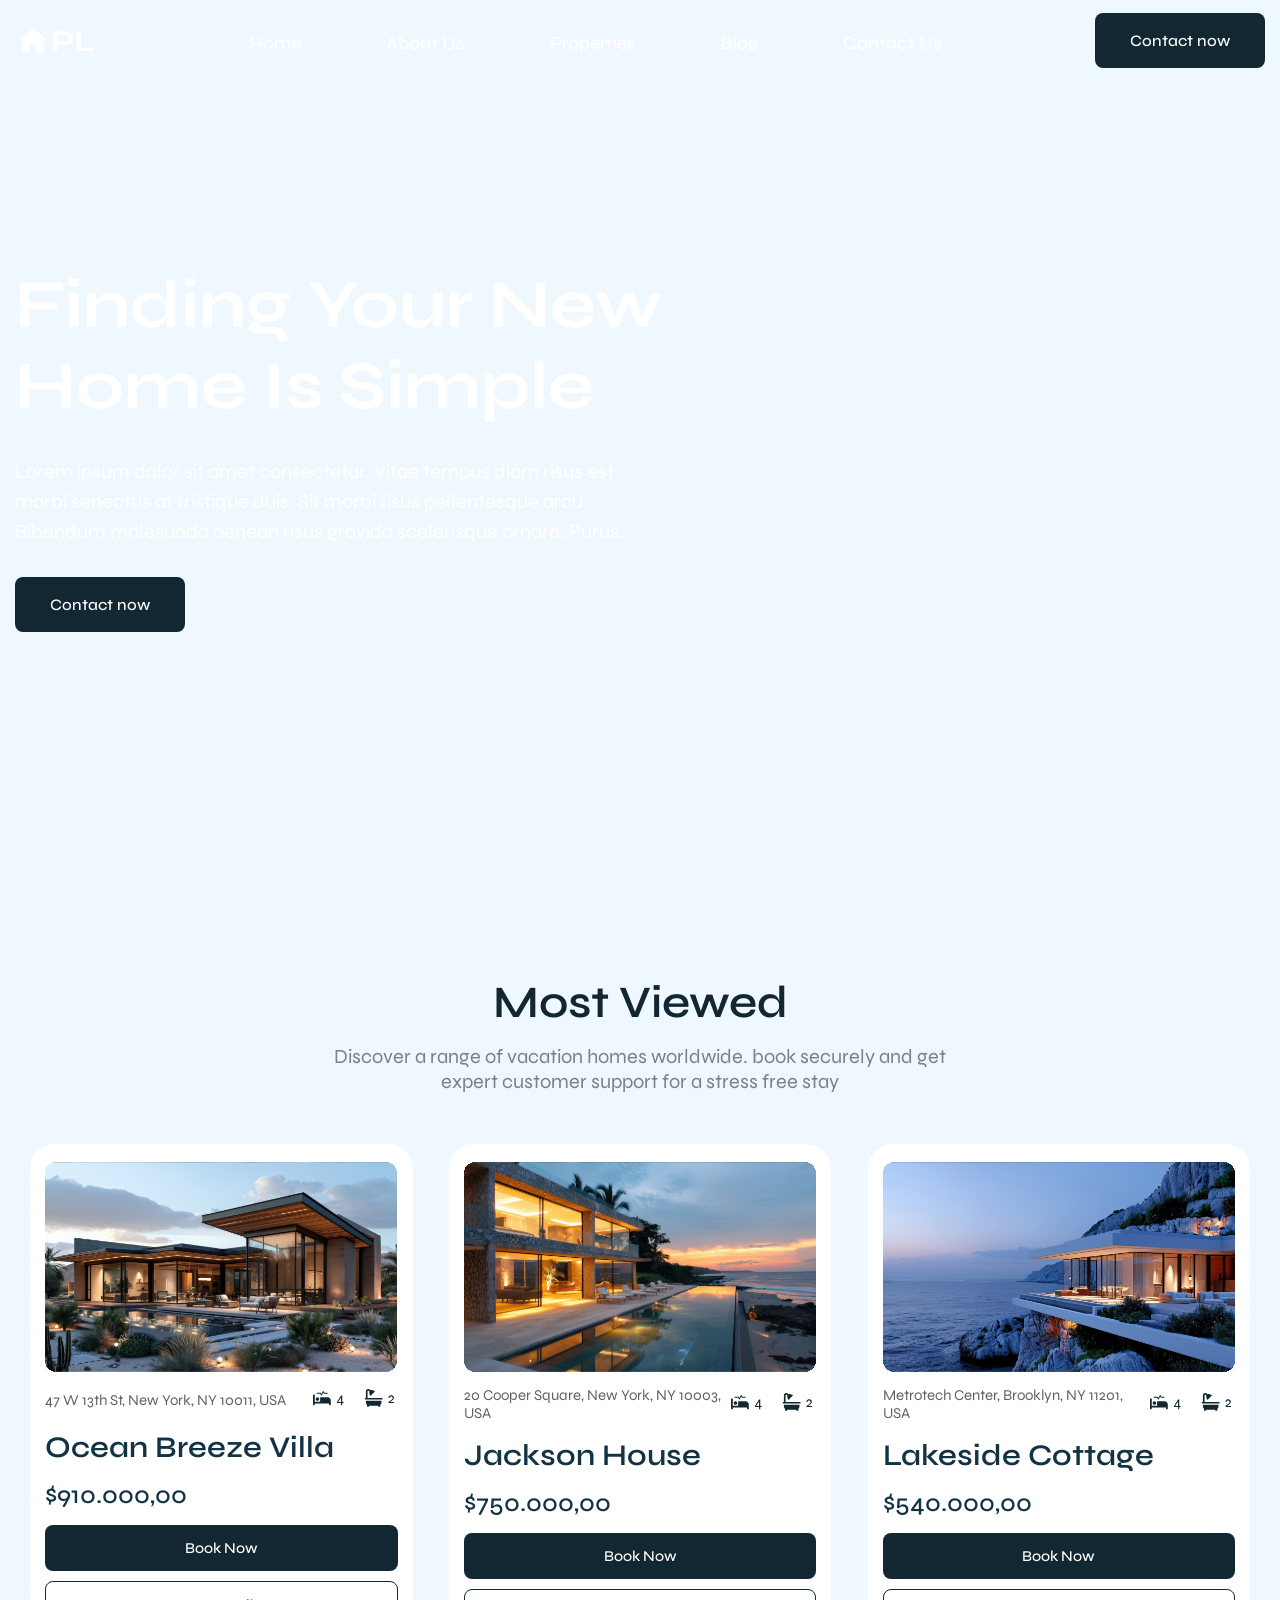
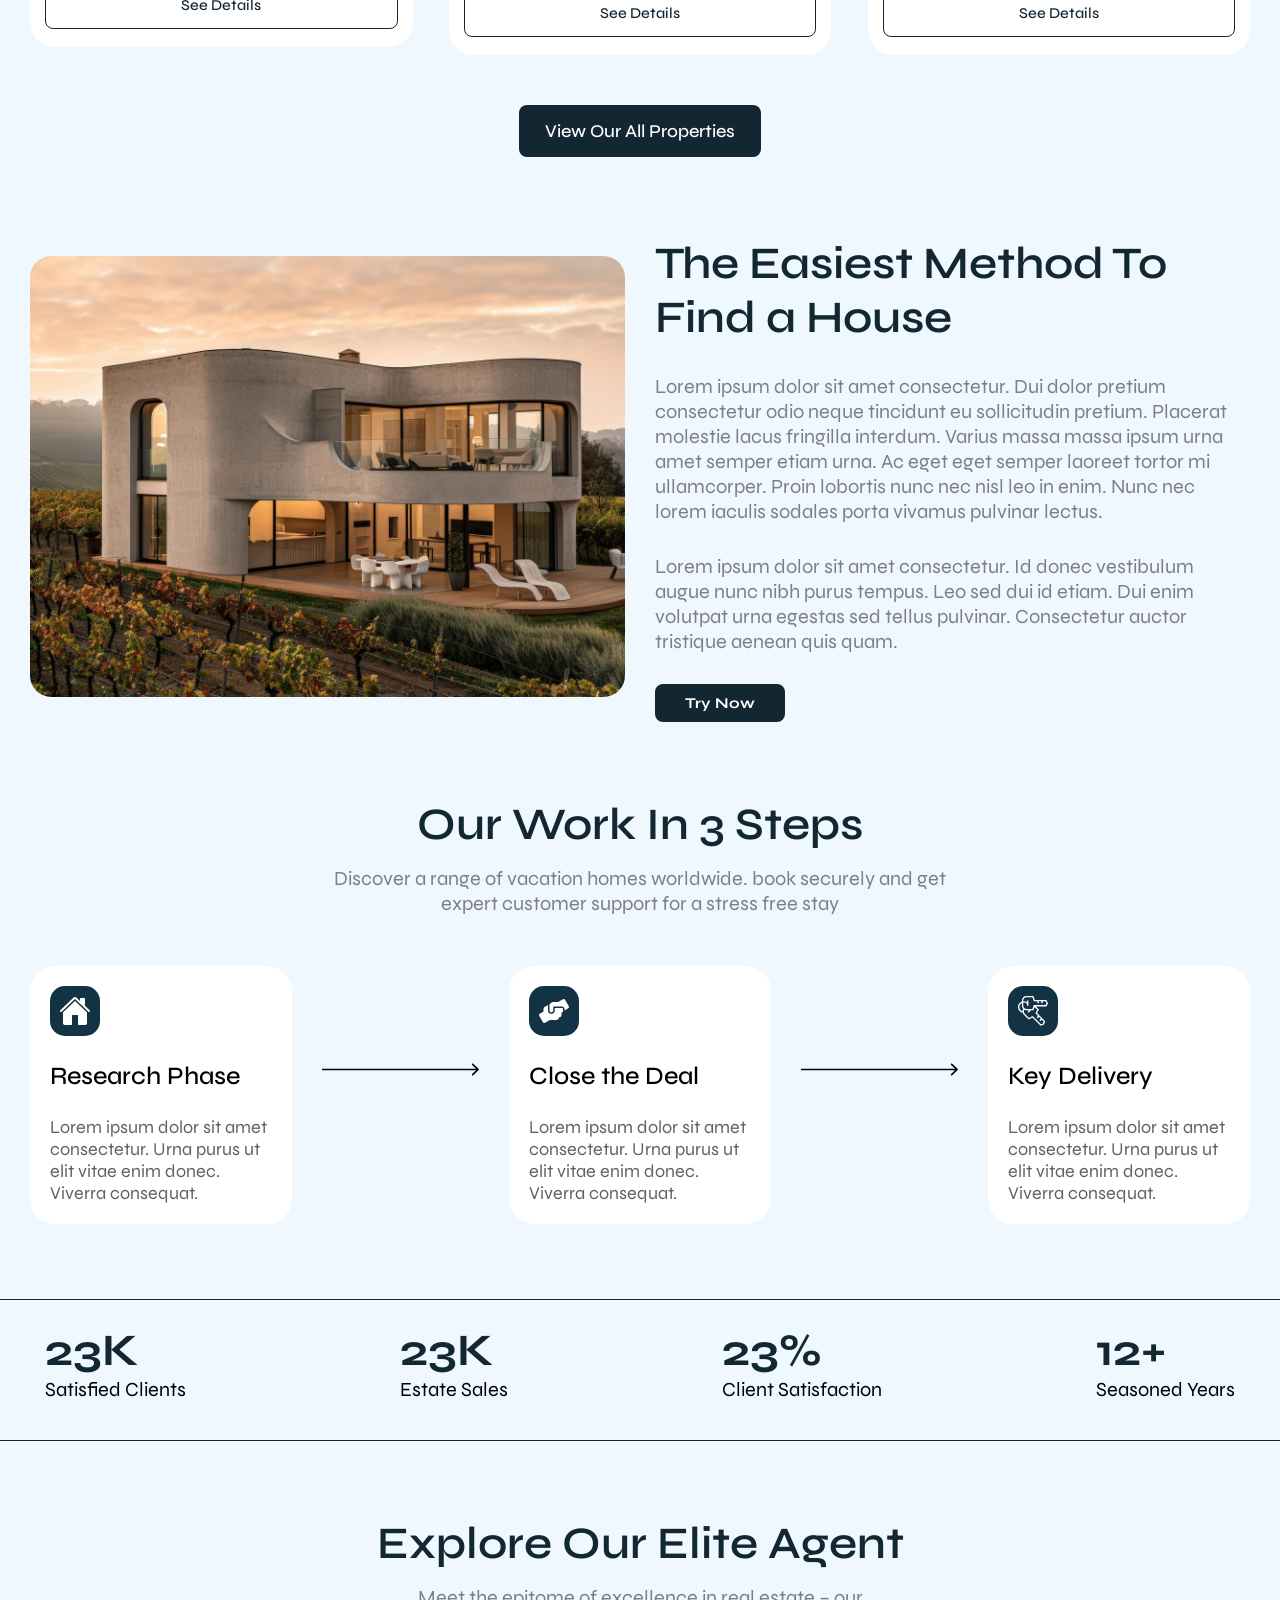
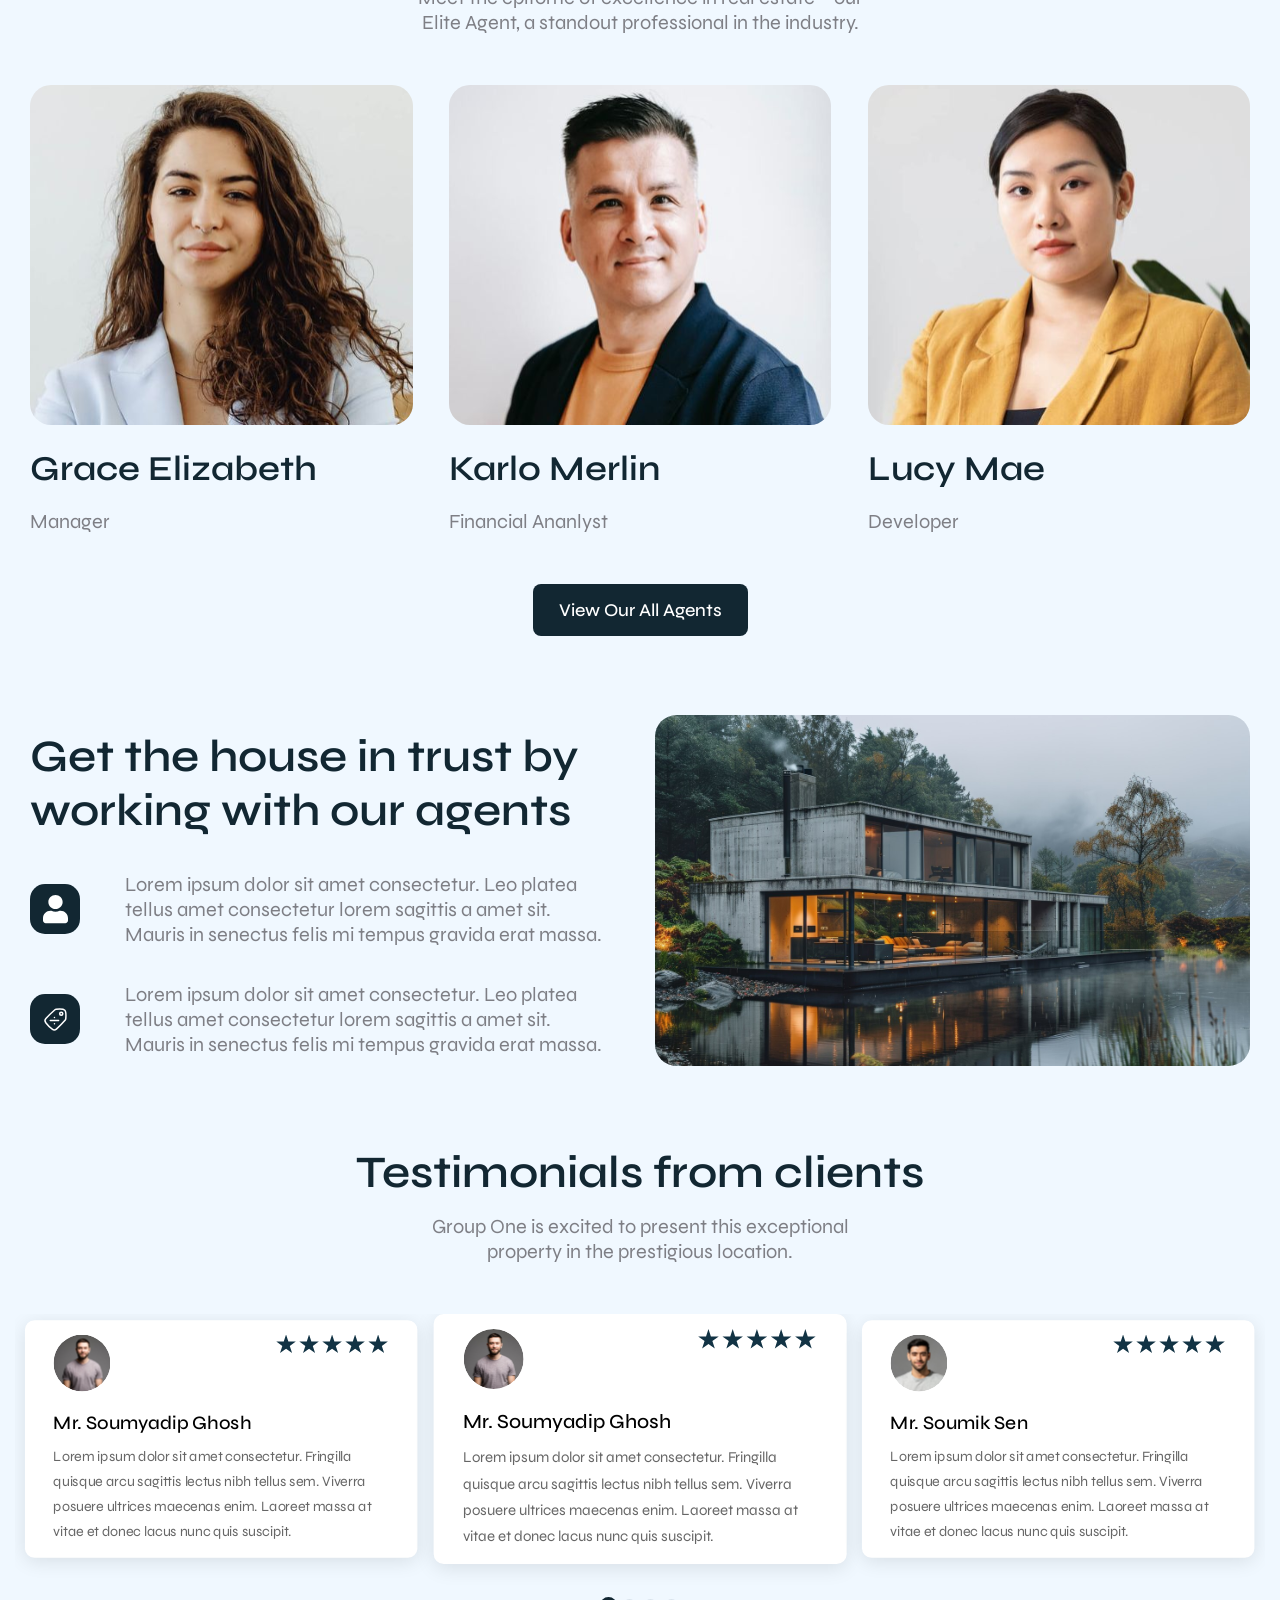
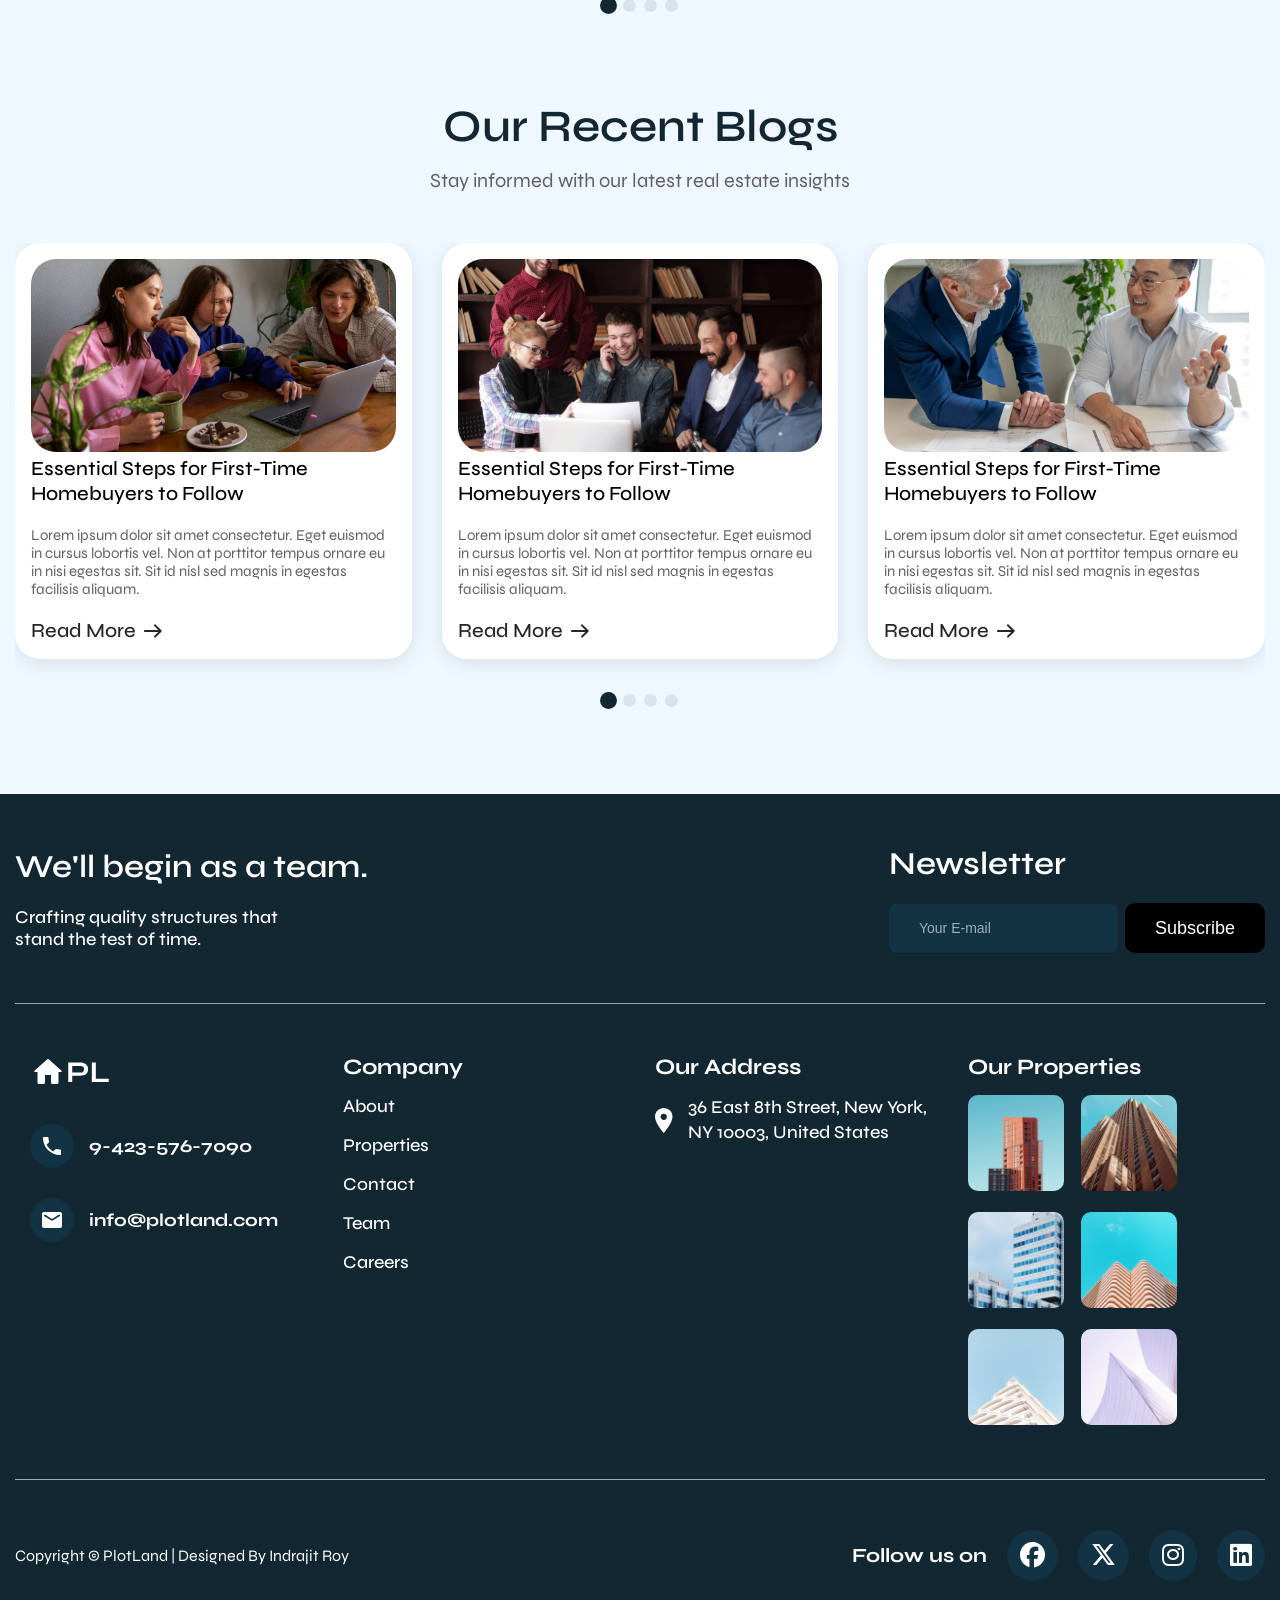
==== commit 0427ec05: "updated file" ====
--- a/index.html
+++ b/index.html
@@ -33,7 +33,7 @@
                             <li><a href="#">Contact Us</a></li>
                         </ul>
                         <div class="nav-btn">
-                            <a href="#">Contact now</a>
+                            <a class="btn-hover-effect" href="#">Contact now</a>
                         </div>
                     </div>
                 </div>
@@ -59,7 +59,7 @@
                                 ornare.
                                 Purus.</p>
                             <div class="nav-btn">
-                                <a href="#">Contact now</a>
+                                <a class="btn-hover-effect" href="#">Contact now</a>
                             </div>
                         </div>
                     </div>
@@ -78,7 +78,7 @@
                                 ornare.
                                 Purus.</p>
                             <div class="nav-btn">
-                                <a href="#">Contact now</a>
+                                <a class="btn-hover-effect" href="#">Contact now</a>
                             </div>
                         </div>
                     </div>
@@ -97,7 +97,7 @@
                                 ornare.
                                 Purus.</p>
                             <div class="nav-btn">
-                                <a href="#">Contact now</a>
+                                <a class="btn-hover-effect" href="#">Contact now</a>
                             </div>
                         </div>
                     </div>
@@ -237,7 +237,7 @@
                 </div>
             </div>
             <div class="view-property">
-                <a href="">View Our All Properties</a>
+                <a class="btn-hover-effect" href="">View Our All Properties</a>
             </div>
         </div>
     </section>
@@ -265,7 +265,7 @@
                             vestibulum augue nunc nibh purus tempus. Leo sed dui id etiam. Dui enim volutpat urna
                             egestas sed tellus pulvinar. Consectetur auctor tristique aenean quis quam.
                         </p>
-                        <a href="#">Try Now</a>
+                        <a class="btn-hover-effect" href="#">Try Now</a>
                     </div>
                 </div>
             </div>
@@ -387,7 +387,7 @@
                 </div>
             </div>
             <div class="explr-btn">
-                <a href="">View Our All Agents</a>
+                <a class="btn-hover-effect" href="">View Our All Agents</a>
             </div>
         </div>
     </section>
--- a/css/style.css
+++ b/css/style.css
@@ -90,7 +90,7 @@
     color: white;
 }
 
-.nav-toggler.active {
+.nav-toggler .active {
     color: black;
 }
 
@@ -114,8 +114,50 @@
     font-size: 16px;
 }
 
+/* button effect 1 */
+.btn-hover-effect {
+    border: none;
+    border-radius: 5px;
+    font-weight: bold;
+    cursor: pointer;
+    transition: all 1000ms;
+    font-size: 15px;
+    position: relative;
+    overflow: hidden;
+    display: inline-block;
+    text-decoration: none;
+}
+
+.btn-hover-effect:hover {
+    color: #ffffff;
+    transform: scale(1.1);
+    outline: 2px solid #70bdca;
+    box-shadow: 4px 5px 17px -4px #268391;
+}
+
+.btn-hover-effect::before {
+    content: "";
+    position: absolute;
+    left: -50px;
+    top: 0;
+    width: 0;
+    height: 100%;
+    background-color: #2c9caf;
+    transform: skewX(45deg);
+    z-index: -1;
+    transition: width 1000ms;
+}
+
+.btn-hover-effect:hover::before {
+    width: 250%;
+}
+
 .banner-section {
     position: relative;
+}
+
+.banner-section .swiper-slide {
+    min-height: 100vh;
 }
 
 .hero-swiper {
@@ -137,14 +179,14 @@
     gap: 30px;
 }
 
-.content-1 {
+/* .content-1 {
     padding: 217px 0;
 }
 
 .content-2,
 .content-3 {
     padding: 177px 0;
-}
+} */
 
 .banner-content h1 {
     font-weight: 700;
@@ -197,18 +239,19 @@
     width: 100%;
 }
 
+.text-1 img {
+    padding: 3px;
+}
+
 .child-viewed {
     background: white;
     border-radius: 25px;
     padding: 18px 15px;
-    transition: background-color 0.4s ease-in-out, color 0.4s ease-in-out, transform 0.3s ease;
-}
-
-.child-viewed:hover {
-    background: #122732;
-}
-
-.child-viewed:hover span,
+}
+
+
+
+/* .child-viewed:hover span,
 .child-viewed:hover h3,
 .child-viewed:hover h4 {
     color: #FFFFFF;
@@ -224,10 +267,9 @@
 }
 
 .child-viewed:hover .text-1 img {
-    padding: 5px;
     border-radius: 8px;
     background-color: #FFFFFF;
-}
+} */
 
 .text-1 {
     display: flex;
@@ -266,7 +308,38 @@
     border-radius: 8px;
     color: white;
     font-weight: 500;
-}
+    transition: all 1000ms;
+    font-size: 15px;
+    position: relative;
+    overflow: hidden;
+    text-decoration: none;
+    z-index: 1;
+}
+
+.view-btn-1:hover {
+    color: #ffffff;
+    /* transform: scale(1.1); */
+    outline: 2px solid #70bdca;
+    box-shadow: 4px 5px 17px -4px #268391;
+}
+
+.view-btn-1::before {
+    content: "";
+    position: absolute;
+    left: -50px;
+    top: 0;
+    width: 0;
+    height: 100%;
+    background-color: #2c9caf;
+    transform: skewX(45deg);
+    z-index: -1;
+    transition: width 1000ms;
+}
+
+.view-btn-1:hover::before {
+    width: 250%;
+}
+
 
 .view-btn-2 {
     padding: 14px 58px;
@@ -274,6 +347,35 @@
     border-radius: 8px;
     color: #122732;
     font-weight: 500;
+    transition: all 1000ms;
+    font-size: 15px;
+    position: relative;
+    overflow: hidden;
+    text-decoration: none;
+    z-index: 1;
+}
+
+.view-btn-2:hover {
+    color: #ffffff;
+    outline: 2px solid #122732;
+    box-shadow: 4px 5px 17px -4px #08202c;
+}
+
+.view-btn-2::before {
+    content: "";
+    position: absolute;
+    left: -50px;
+    top: 0;
+    width: 0;
+    height: 100%;
+    background-color: #123344;
+    transform: skewX(45deg);
+    z-index: -1;
+    transition: width 1000ms;
+}
+
+.view-btn-2:hover::before {
+    width: 250%;
 }
 
 .view-property {
@@ -281,14 +383,16 @@
     margin-top: 50px;
 }
 
-.view-property>a {
+.view-property .btn-hover-effect {
     padding: 15px 26px;
     background-color: #122732;
     border-radius: 8px;
     color: white;
     font-weight: 500;
     font-size: 18px;
-}
+
+}
+
 
 /*viewed swiper */
 
@@ -318,7 +422,7 @@
     width: 100%;
 }
 
-.child-house-content a {
+.child-house-content .btn-hover-effect {
     padding: 10px 30px;
     border-radius: 8px;
     background-color: #122732;
@@ -477,7 +581,7 @@
     margin-top: 50px;
 }
 
-.explr-btn>a {
+.explr-btn .btn-hover-effect{
     padding: 15px 26px;
     background-color: #122732;
     border-radius: 8px;
@@ -900,9 +1004,9 @@
         margin-top: 10px;
     }
 
-    .banner-content {
+    /* .banner-content {
         padding: 100px 0;
-    }
+    } */
 
     .banner-content h1 {
         font-size: 40px;
@@ -931,18 +1035,20 @@
         padding: 13px 25px;
     }
 
-    .banner-content {
+    /* .banner-content {
         padding: 90px 0;
-    }
+    } */
+
+
 
     .banner-content h1 {
         font-size: 35px;
         line-height: 50px;
     }
 
-    .content-1 h1 {
+    /* .content-1 h1 {
         width: 70vw;
-    }
+    } */
 
     .banner-content p {
         font-size: 14px;
@@ -961,8 +1067,12 @@
 }
 
 @media (max-width: 576px) {
-    .banner-content {
+    /* .banner-content {
         padding: 80px 0;
+    } */
+
+    .banner-section .swiper-slide {
+        min-height: 70vh;
     }
 
     .banner-content h1 {
@@ -998,8 +1108,12 @@
         padding: 12px 23px;
     }
 
-    .banner-content {
+    /* .banner-content {
         padding: 60px 0;
+    } */
+
+    .banner-section .swiper-slide {
+        min-height: 60vh;
     }
 
     .banner-content h1 {
@@ -2038,7 +2152,8 @@
     .blog-swiper .swiper-wrapper {
         margin-bottom: 30px;
     }
-/* 
+
+    /* 
     .blog-card {
         display: flex;
         flex-direction: column;
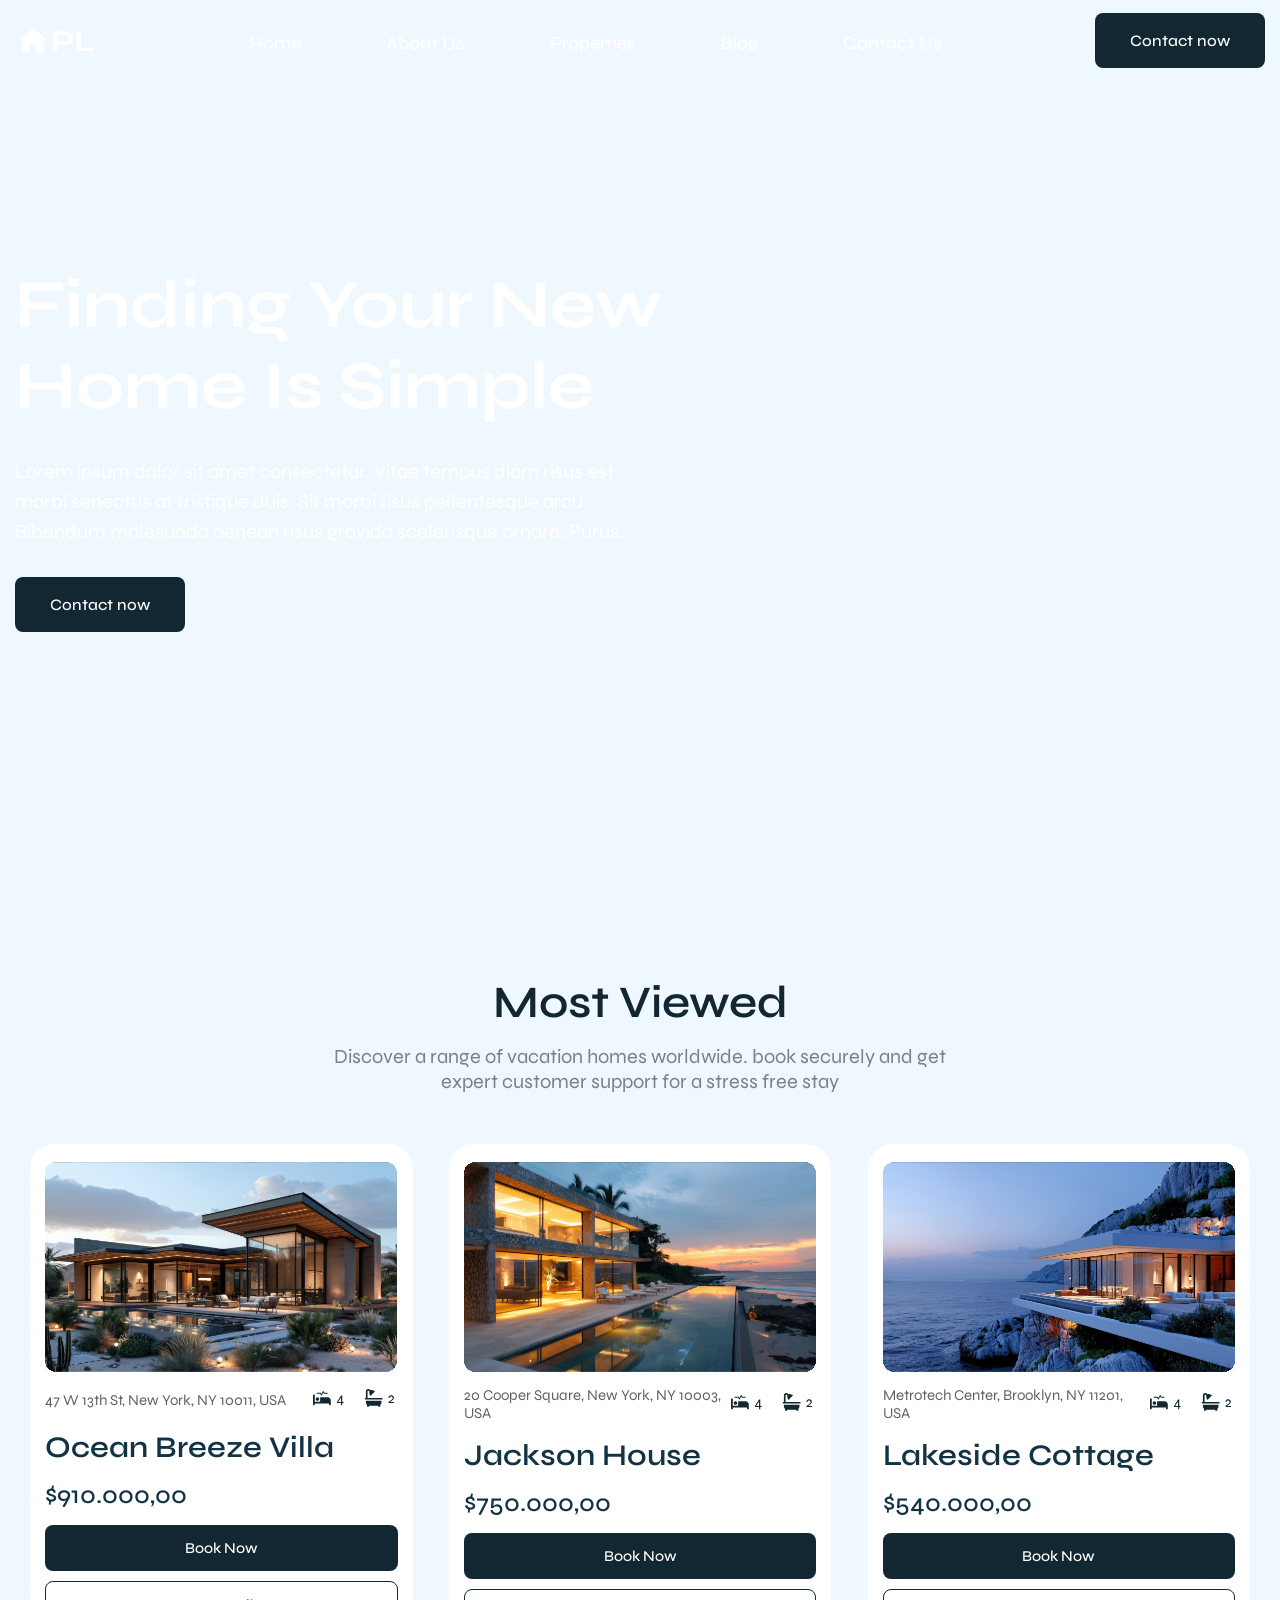
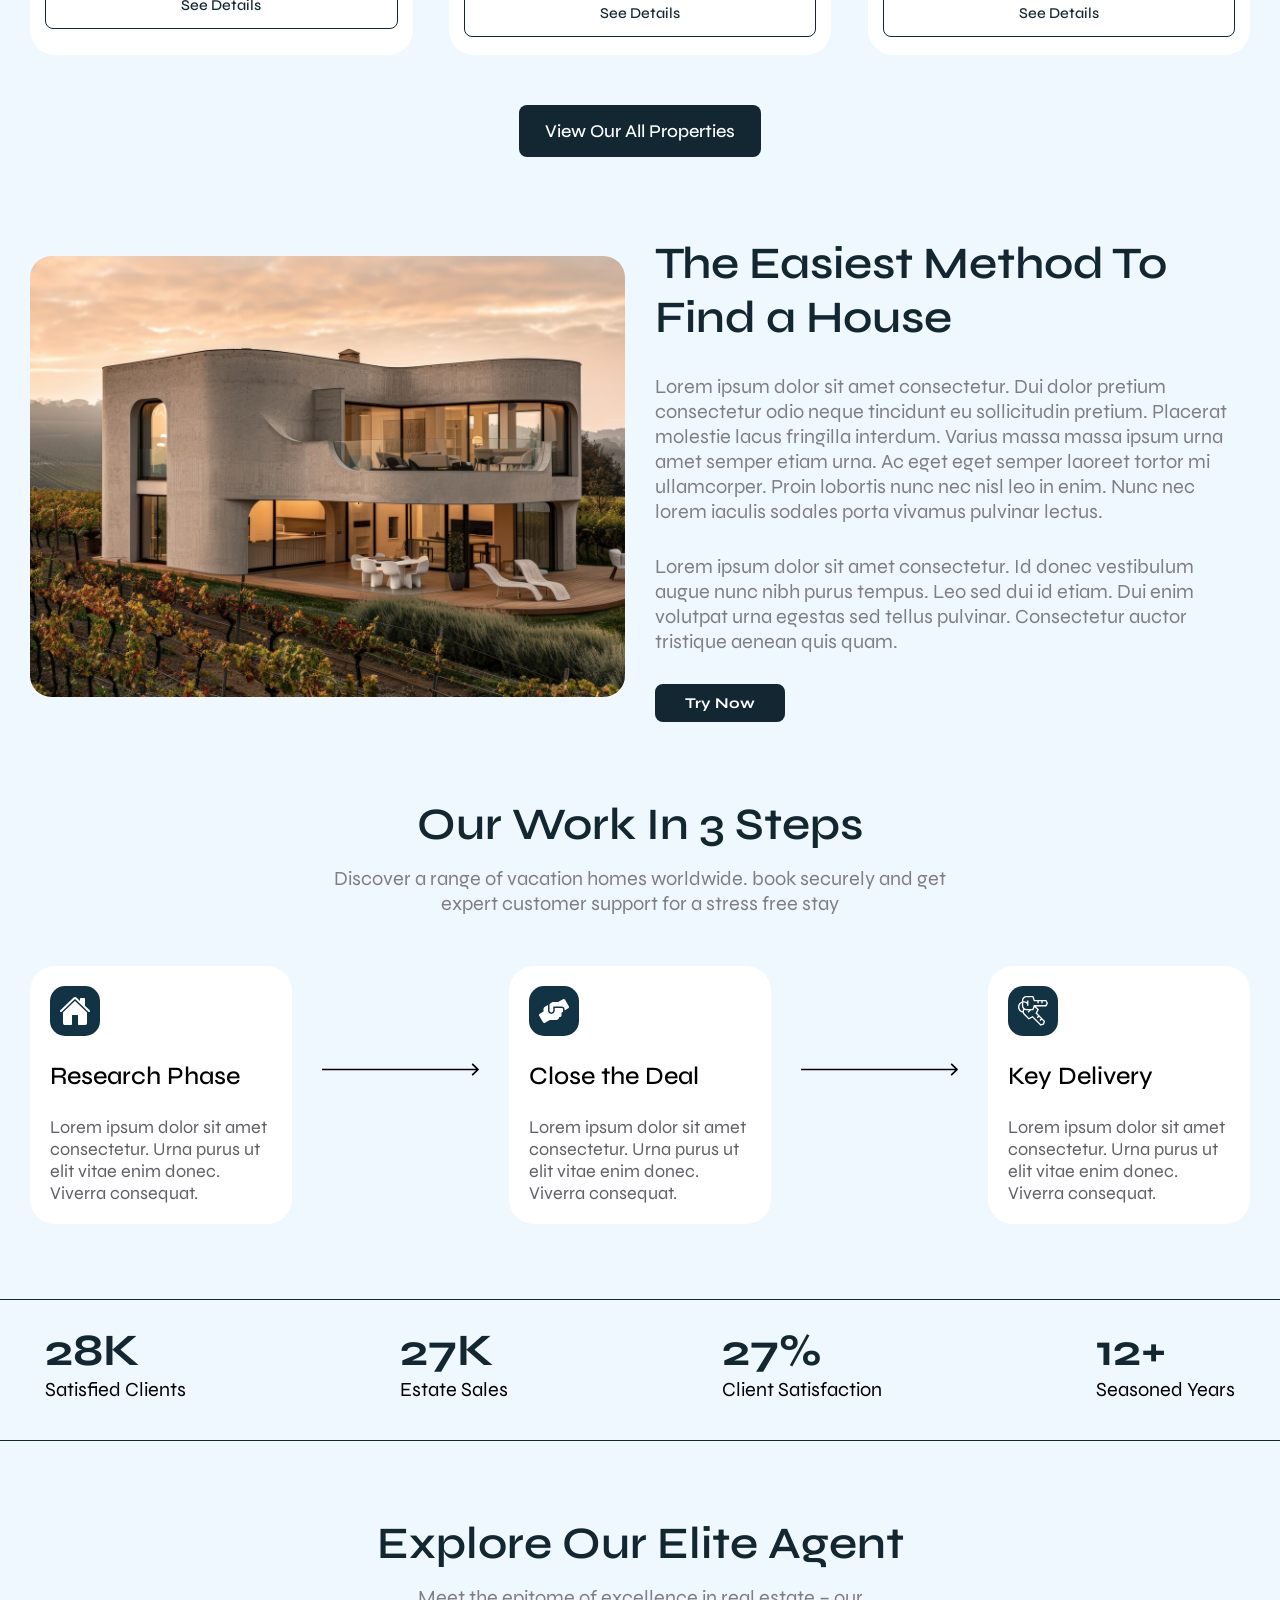
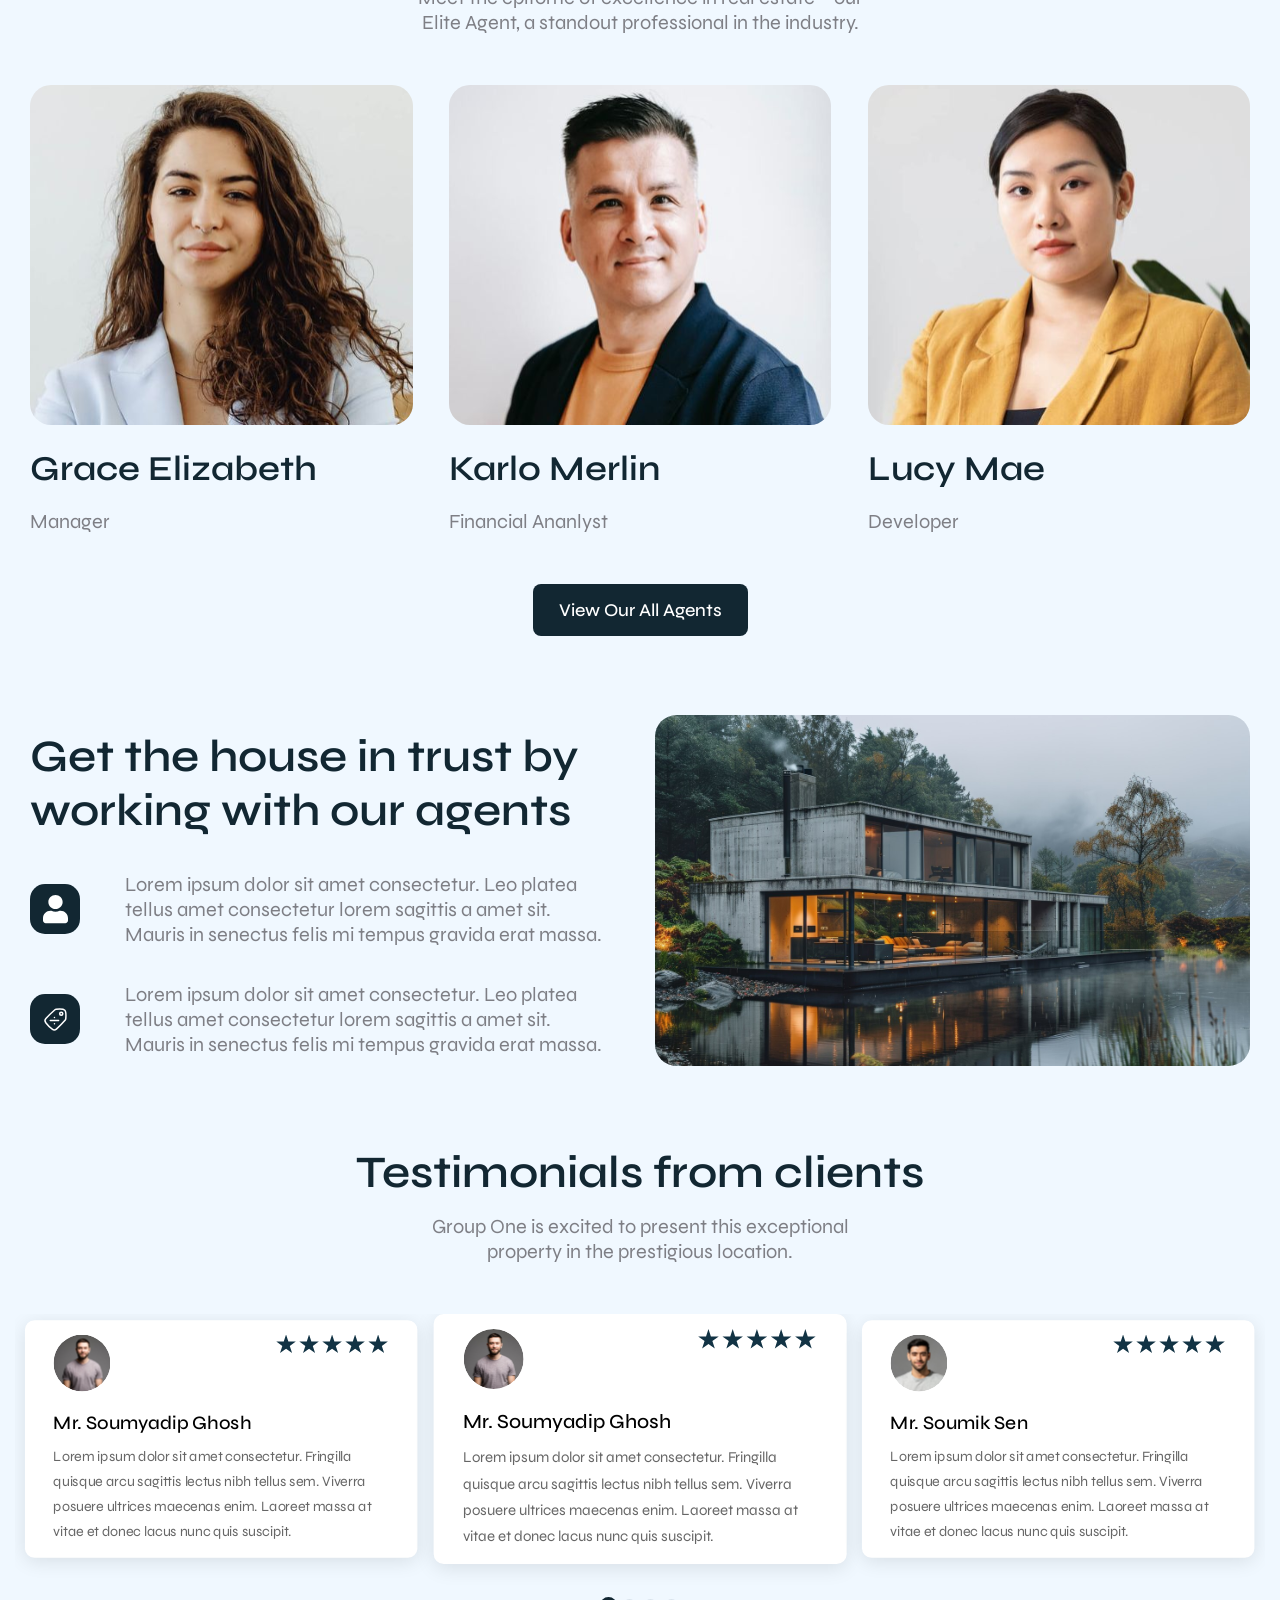
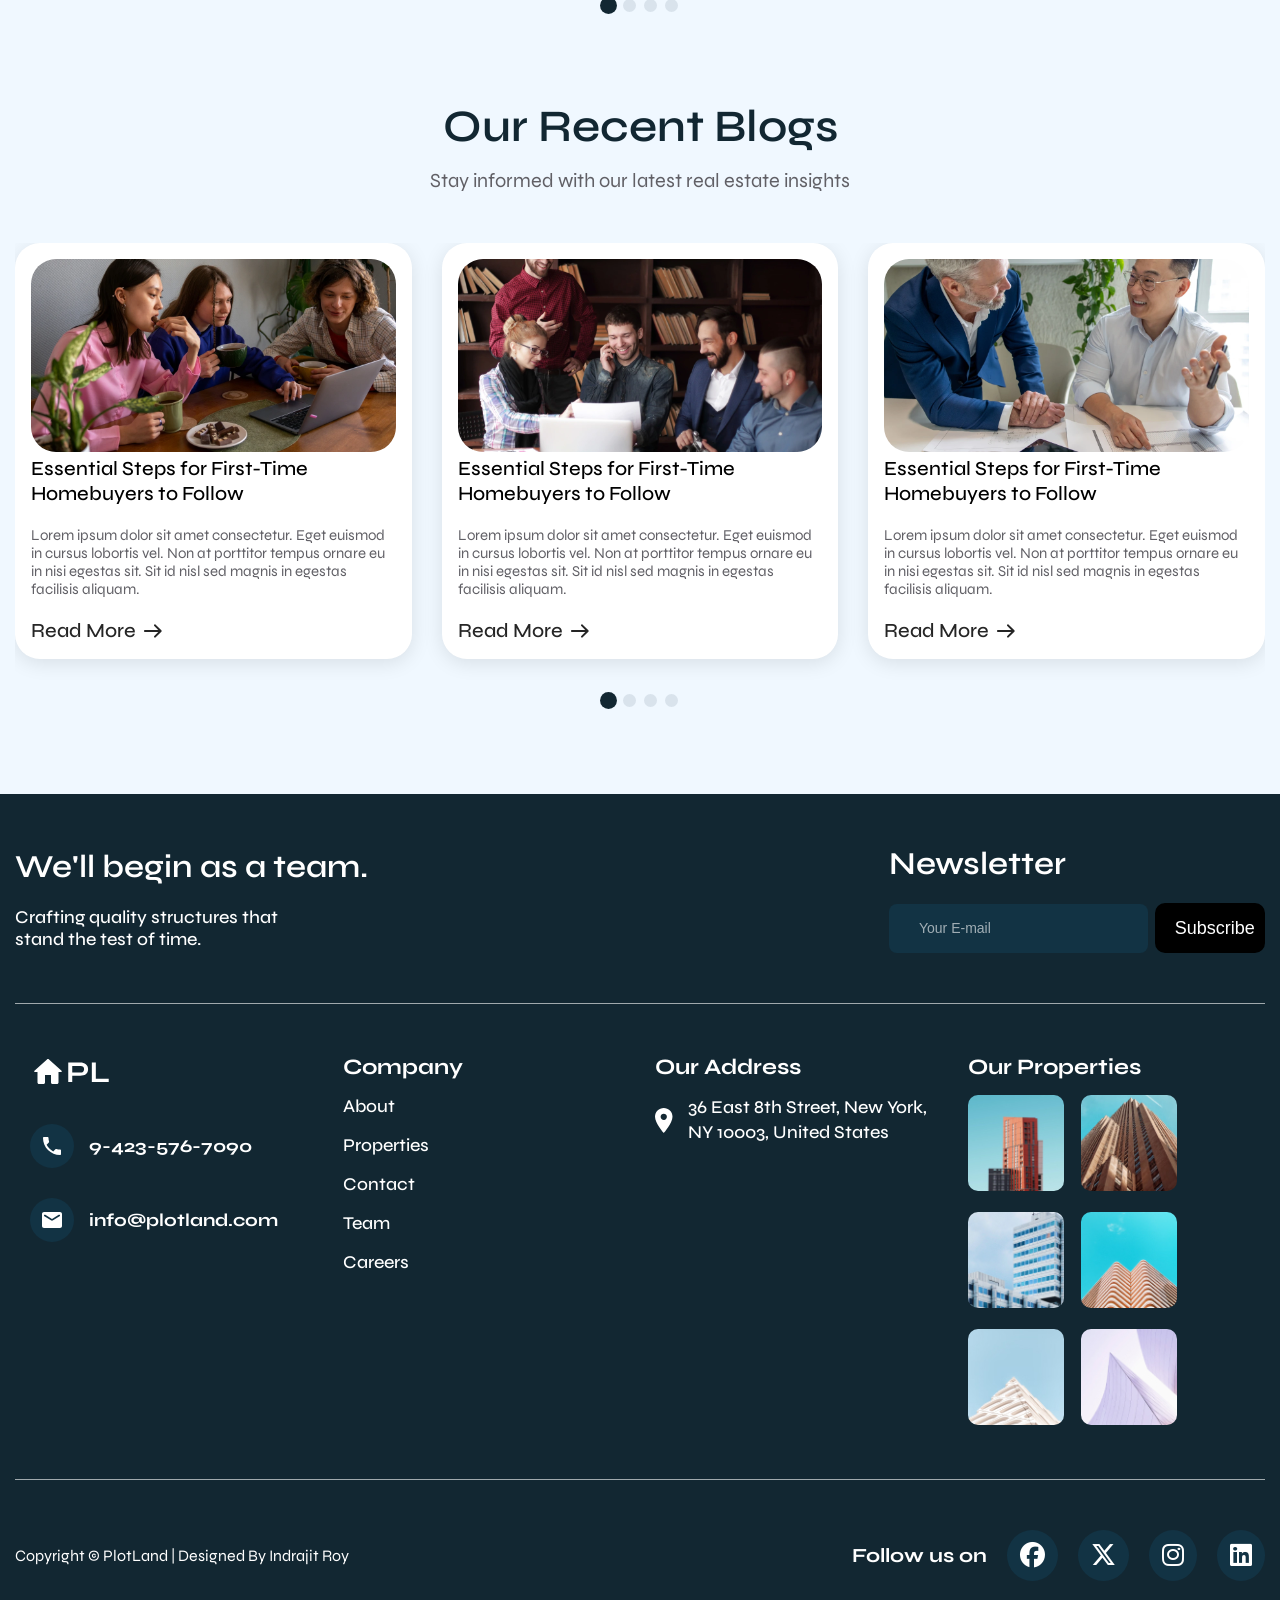
==== commit 01bb340d: "updated file" ====
--- a/index.html
+++ b/index.html
@@ -25,12 +25,12 @@
                         <i class="fa-solid fa-bars"></i>
                     </div>
                     <div class="navbar-collapse">
-                        <ul>
-                            <li><a href="index.html">Home</a></li>
-                            <li><a href="about-us.html">About Us</a></li>
-                            <li><a href="#">Properties</a></li>
-                            <li><a href="blog.html">Blog</a></li>
-                            <li><a href="#">Contact Us</a></li>
+                        <ul class="nav-list">
+                            <li><a class="button" href="index.html">Home</a></li>
+                            <li><a class="button" href="about-us.html">About Us</a></li>
+                            <li><a class="button" href="#">Properties</a></li>
+                            <li><a class="button" href="blog.html">Blog</a></li>
+                            <li><a class="button" href="#">Contact Us</a></li>
                         </ul>
                         <div class="nav-btn">
                             <a class="btn-hover-effect" href="#">Contact now</a>
@@ -46,8 +46,7 @@
     <section class="banner-section">
         <div class="swiper hero-swiper">
             <div class="swiper-wrapper">
-                <div class="swiper-slide"
-                    style="background-image: url('./assets/images/hero-bg.svg');">
+                <div class="swiper-slide" style="background-image: url('./assets/images/hero-bg.svg');">
                     <div class="container">
                         <div class="banner-content content-1">
                             <h1 style="max-width: 650px;">Finding Your New
@@ -64,8 +63,7 @@
                         </div>
                     </div>
                 </div>
-                <div class="swiper-slide"
-                    style="background-image: url('./assets/images/her-bg-2.svg');">
+                <div class="swiper-slide" style="background-image: url('./assets/images/her-bg-2.svg');">
                     <div class="container">
                         <div class="banner-content content-2">
                             <h1 style="max-width: 611px;">Elevate Your
@@ -83,8 +81,7 @@
                         </div>
                     </div>
                 </div>
-                <div class="swiper-slide"
-                    style="background-image: url('./assets/images/hero-bg-3.svg');">
+                <div class="swiper-slide" style="background-image: url('./assets/images/hero-bg-3.svg');">
                     <div class="container">
                         <div class="banner-content content-3">
                             <h1 style="max-width: 681px;">Transforming your
@@ -524,7 +521,10 @@
                                 <p>Lorem ipsum dolor sit amet consectetur. Eget euismod in cursus lobortis vel. Non at
                                     porttitor tempus ornare eu in nisi egestas sit. Sit id nisl sed magnis in egestas
                                     facilisis aliquam.</p>
-                                <a href="">Read More <img src="./assets/images/right-arrow.svg" alt=""></a>
+                                <a href="">
+                                    <span class="link-text">Read More</span>
+                                    <img src="./assets/images/right-arrow.svg" alt="">
+                                </a>
                             </div>
                         </div>
                     </div>
@@ -539,7 +539,10 @@
                                 <p>Lorem ipsum dolor sit amet consectetur. Eget euismod in cursus lobortis vel. Non at
                                     porttitor tempus ornare eu in nisi egestas sit. Sit id nisl sed magnis in egestas
                                     facilisis aliquam.</p>
-                                <a href="">Read More <img src="./assets/images/right-arrow.svg" alt=""></a>
+                                <a href="">
+                                    <span class="link-text">Read More</span>
+                                    <img src="./assets/images/right-arrow.svg" alt="">
+                                </a>
                             </div>
                         </div>
                     </div>
@@ -554,7 +557,10 @@
                                 <p>Lorem ipsum dolor sit amet consectetur. Eget euismod in cursus lobortis vel. Non at
                                     porttitor tempus ornare eu in nisi egestas sit. Sit id nisl sed magnis in egestas
                                     facilisis aliquam.</p>
-                                <a href="">Read More <img src="./assets/images/right-arrow.svg" alt=""></a>
+                                <a href="">
+                                    <span class="link-text">Read More</span>
+                                    <img src="./assets/images/right-arrow.svg" alt="">
+                                </a>
                             </div>
                         </div>
                     </div>
@@ -569,7 +575,10 @@
                                 <p>Lorem ipsum dolor sit amet consectetur. Eget euismod in cursus lobortis vel. Non at
                                     porttitor tempus ornare eu in nisi egestas sit. Sit id nisl sed magnis in egestas
                                     facilisis aliquam.</p>
-                                <a href="">Read More <img src="./assets/images/right-arrow.svg" alt=""></a>
+                                <a href="">
+                                    <span class="link-text">Read More</span>
+                                    <img src="./assets/images/right-arrow.svg" alt="">
+                                </a>
                             </div>
                         </div>
                     </div>
@@ -591,7 +600,9 @@
                     <h2>Newsletter</h2>
                     <div class="newsletter-form">
                         <input type="email" placeholder="Your E-mail" />
-                        <button>Subscribe</button>
+                        <button class="bttn">
+                            <span class="button-content">Subscribe</span>
+                        </button>
                     </div>
                 </div>
             </div>
--- a/css/style.css
+++ b/css/style.css
@@ -77,7 +77,51 @@
 .navbar-collapse ul {
     margin: 0 auto;
     gap: 85px;
-}
+    width: fit-content;
+    height: fit-content;
+}
+
+/* nav-links effect */
+.nav-list {
+    list-style: none;
+    display: flex;
+    gap: 30px;
+    padding: 0;
+    margin: 0;
+}
+
+.nav-list a {
+    position: relative;
+    text-decoration: none;
+    font-size: 18px;
+    color: #1e1e1e;
+    padding: 6px 0;
+    transition: color 0.3s ease;
+}
+
+/* Hover text color */
+.nav-list a:hover {
+    color: #268391;
+}
+
+/* Underline effect */
+.nav-list a::after {
+    content: '';
+    position: absolute;
+    left: 0;
+    bottom: 0;
+    height: 2px;
+    width: 100%;
+    background-color: #268391;
+    transform: scaleX(0);
+    transform-origin: left;
+    transition: transform 0.3s ease;
+}
+
+.nav-list a:hover::after {
+    transform: scaleX(1);
+}
+
 
 .nav-log img {
     max-width: 81px;
@@ -247,6 +291,7 @@
     background: white;
     border-radius: 25px;
     padding: 18px 15px;
+    height: 100%;       
 }
 
 
@@ -287,6 +332,7 @@
     font-weight: 600;
     font-size: 30px;
     color: #123344;
+    white-space: nowrap;
 }
 
 .cmn-view2-txt {
@@ -314,6 +360,7 @@
     overflow: hidden;
     text-decoration: none;
     z-index: 1;
+    white-space: nowrap;
 }
 
 .view-btn-1:hover {
@@ -353,12 +400,14 @@
     overflow: hidden;
     text-decoration: none;
     z-index: 1;
+    white-space: nowrap;
 }
 
 .view-btn-2:hover {
     color: #ffffff;
     outline: 2px solid #122732;
     box-shadow: 4px 5px 17px -4px #08202c;
+
 }
 
 .view-btn-2::before {
@@ -390,7 +439,6 @@
     color: white;
     font-weight: 500;
     font-size: 18px;
-
 }
 
 
@@ -581,7 +629,7 @@
     margin-top: 50px;
 }
 
-.explr-btn .btn-hover-effect{
+.explr-btn .btn-hover-effect {
     padding: 15px 26px;
     background-color: #122732;
     border-radius: 8px;
@@ -757,7 +805,6 @@
     box-shadow: 0 4px 20px rgba(0, 0, 0, 0.1);
 }
 
-
 .blog-image>img {
     max-width: 424px;
     border-radius: 25px;
@@ -786,6 +833,44 @@
     font-size: 20px;
     color: #252525;
     margin-top: 20px;
+    text-decoration: none;
+    position: relative;
+    overflow: hidden;
+    transition: transform 0.3s ease;
+}
+
+.link-text {
+    position: relative;
+    display: inline-block;
+}
+
+.link-text::after {
+    content: "";
+    position: absolute;
+    bottom: 0;
+    left: 0;
+    height: 2px;
+    width: 100%;
+    background-color: #252525;
+    transform: scaleX(0);
+    transform-origin: left;
+    transition: transform 0.3s ease;
+}
+
+.blog-txt a:hover .link-text::after {
+    transform: scaleX(1);
+}
+
+.blog-txt a:hover {
+    transform: translateY(-2px);
+}
+
+.blog-txt a img {
+    transition: transform 0.3s ease;
+}
+
+.blog-txt a:hover img {
+    transform: translateX(5px);
 }
 
 .blog-swiper .swiper-slide {
@@ -794,6 +879,20 @@
 
 .blog-swiper .swiper-wrapper {
     margin-bottom: 60px;
+}
+
+.blog-swiper .swiper-wrapper:hover > .swiper-slide {
+  transition: 0.3s ease;
+}
+
+.blog-swiper .swiper-wrapper:hover > .swiper-slide:not(:hover) {
+  filter: blur(4px);
+  transform: scaleX(0.95); 
+}
+
+.blog-swiper .swiper-slide:hover {
+  transform: scaleX(1.05); 
+  z-index: 2;
 }
 
 /* footer */
@@ -802,6 +901,22 @@
     padding: 50px 0;
     background-color: #122732;
     color: white;
+}
+
+footer a {
+    color: #ffffff;
+    text-decoration: none;
+    transition: transform 0.3s ease, color 0.3s ease;
+    display: inline-block;
+    /* Required for transform to work correctly */
+}
+
+footer a:hover {
+    transform: scale(1.2);
+}
+
+.child-foot a:hover {
+    color: #268391;
 }
 
 .footer-top {
@@ -850,7 +965,7 @@
     font-size: 14px;
 }
 
-.newsletter-form button {
+.bttn {
     padding: 14.5px 30px;
     max-width: 158px;
     border-radius: 10px;
@@ -859,7 +974,37 @@
     background-color: #000000;
     font-weight: 500;
     font-size: 18px;
-}
+    position: relative;
+    overflow: hidden;
+    background-size: 400%;
+}
+
+.bttn:hover::before {
+    transform: scaleX(1);
+}
+
+.button-content {
+    position: relative;
+    z-index: 1;
+    text-align: center;
+    right: 10px;
+}
+
+.bttn::before {
+    content: "";
+    position: absolute;
+    top: 0;
+    left: 0;
+    transform: scaleX(0);
+    transform-origin: 0 50%;
+    width: 100%;
+    height: 100%;
+    border-radius: inherit;
+    background: #123344;
+    transition: all 0.475s;
+}
+
+
 
 footer .row {
     border-top: 1px solid rgba(255, 255, 255, 0.60);
@@ -969,6 +1114,28 @@
     border-radius: 50%;
     padding: 13px;
     background-color: #123344;
+    transition: all 0.4s cubic-bezier(0.15, 0.83, 0.66, 1);
+}
+
+.fa-brands:hover {
+    transform: scale(1.2);
+    border-radius: 15px;
+}
+
+.fa-facebook:hover {
+    background-color: #1877F2;
+}
+
+.fa-x-twitter:hover {
+    background-color: #000000;
+}
+
+.fa-instagram:hover {
+    background-color: #d62976;
+}
+
+.fa-linkedin:hover {
+    background-color: #0072b1;
 }
 
 /* Header Section */
@@ -1151,7 +1318,7 @@
     }
 
     .cmn-view-txt {
-        font-size: 24px;
+        font-size: 20px;
     }
 
     .cmn-view2-txt {
@@ -1160,7 +1327,7 @@
     }
 
     .small-txt {
-        font-size: 12px;
+        font-size: 9px;
     }
 
     .text-1 {
@@ -1527,7 +1694,7 @@
     }
 
     .small-txt {
-        font-size: 11px;
+        font-size: 10px;
     }
 
     .text-1 {
@@ -1542,9 +1709,10 @@
         margin-bottom: 25px;
     }
 
-    .view-btn-1,
-    .view-btn-2,
-    .view-property>a {
+    .view-btn-1 ,
+    .view-btn-2 ,
+    .view-property .btn-hover-effect
+    {
         padding: 10px 20px;
         font-size: 12px;
         text-align: center;
@@ -1562,7 +1730,7 @@
         gap: 10px;
     }
 
-    .child-house-content a {
+    .child-house-content .btn-hover-effect {
         padding: 10px 30px;
         font-size: 12px;
     }
@@ -1629,7 +1797,7 @@
         margin-top: 20px;
     }
 
-    .explr-btn>a {
+    .explr-btn .btn-hover-effect {
         padding: 10px 25px;
         font-size: 12px;
     }
@@ -1913,7 +2081,7 @@
 
     .view-btn-1,
     .view-btn-2,
-    .view-property>a {
+    .view-property .btn-hover-effect {
         padding: 8px 25px;
         font-size: 11px;
     }
@@ -1934,7 +2102,7 @@
         gap: 8px;
     }
 
-    .child-house-content a {
+    .child-house-content .btn-hover-effect {
         padding: 8px 25px;
         font-size: 11px;
         margin: 0 auto;
@@ -2024,7 +2192,7 @@
         margin-top: 15px;
     }
 
-    .explr-btn>a {
+    .explr-btn .btn-hover-effect {
         padding: 8px 20px;
         font-size: 11px;
     }
@@ -2329,7 +2497,7 @@
 
     .view-btn-1,
     .view-btn-2,
-    .view-property>a {
+    .view-property .btn-hover-effect {
         padding: 6px 18px;
         font-size: 10px;
     }
@@ -2338,7 +2506,7 @@
         margin-top: 20px;
     }
 
-    .child-house-content a {
+    .child-house-content .btn-hover-effect {
         padding: 6px 18px;
         font-size: 10px;
     }
@@ -2384,7 +2552,7 @@
         margin-top: 10px;
     }
 
-    .explr-btn>a {
+    .explr-btn .btn-hover-effect {
         padding: 6px 18px;
         font-size: 10px;
     }
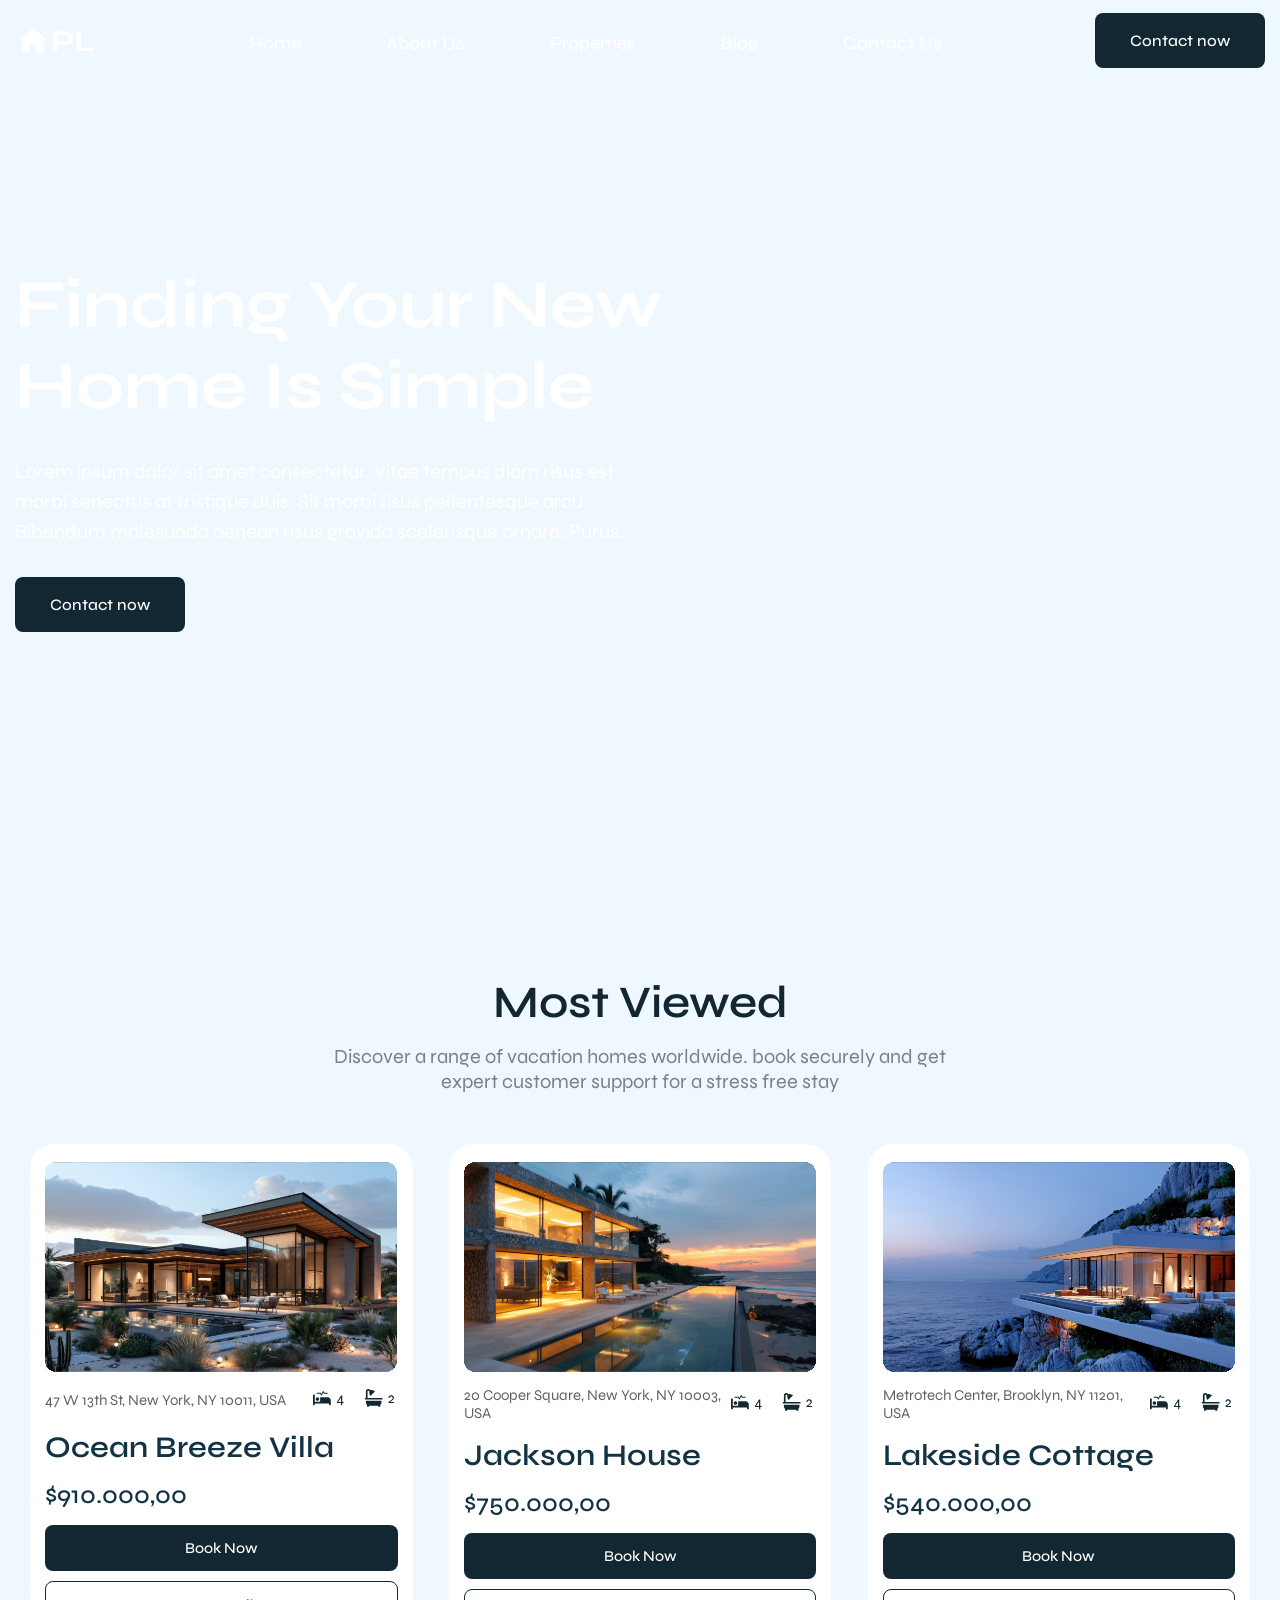
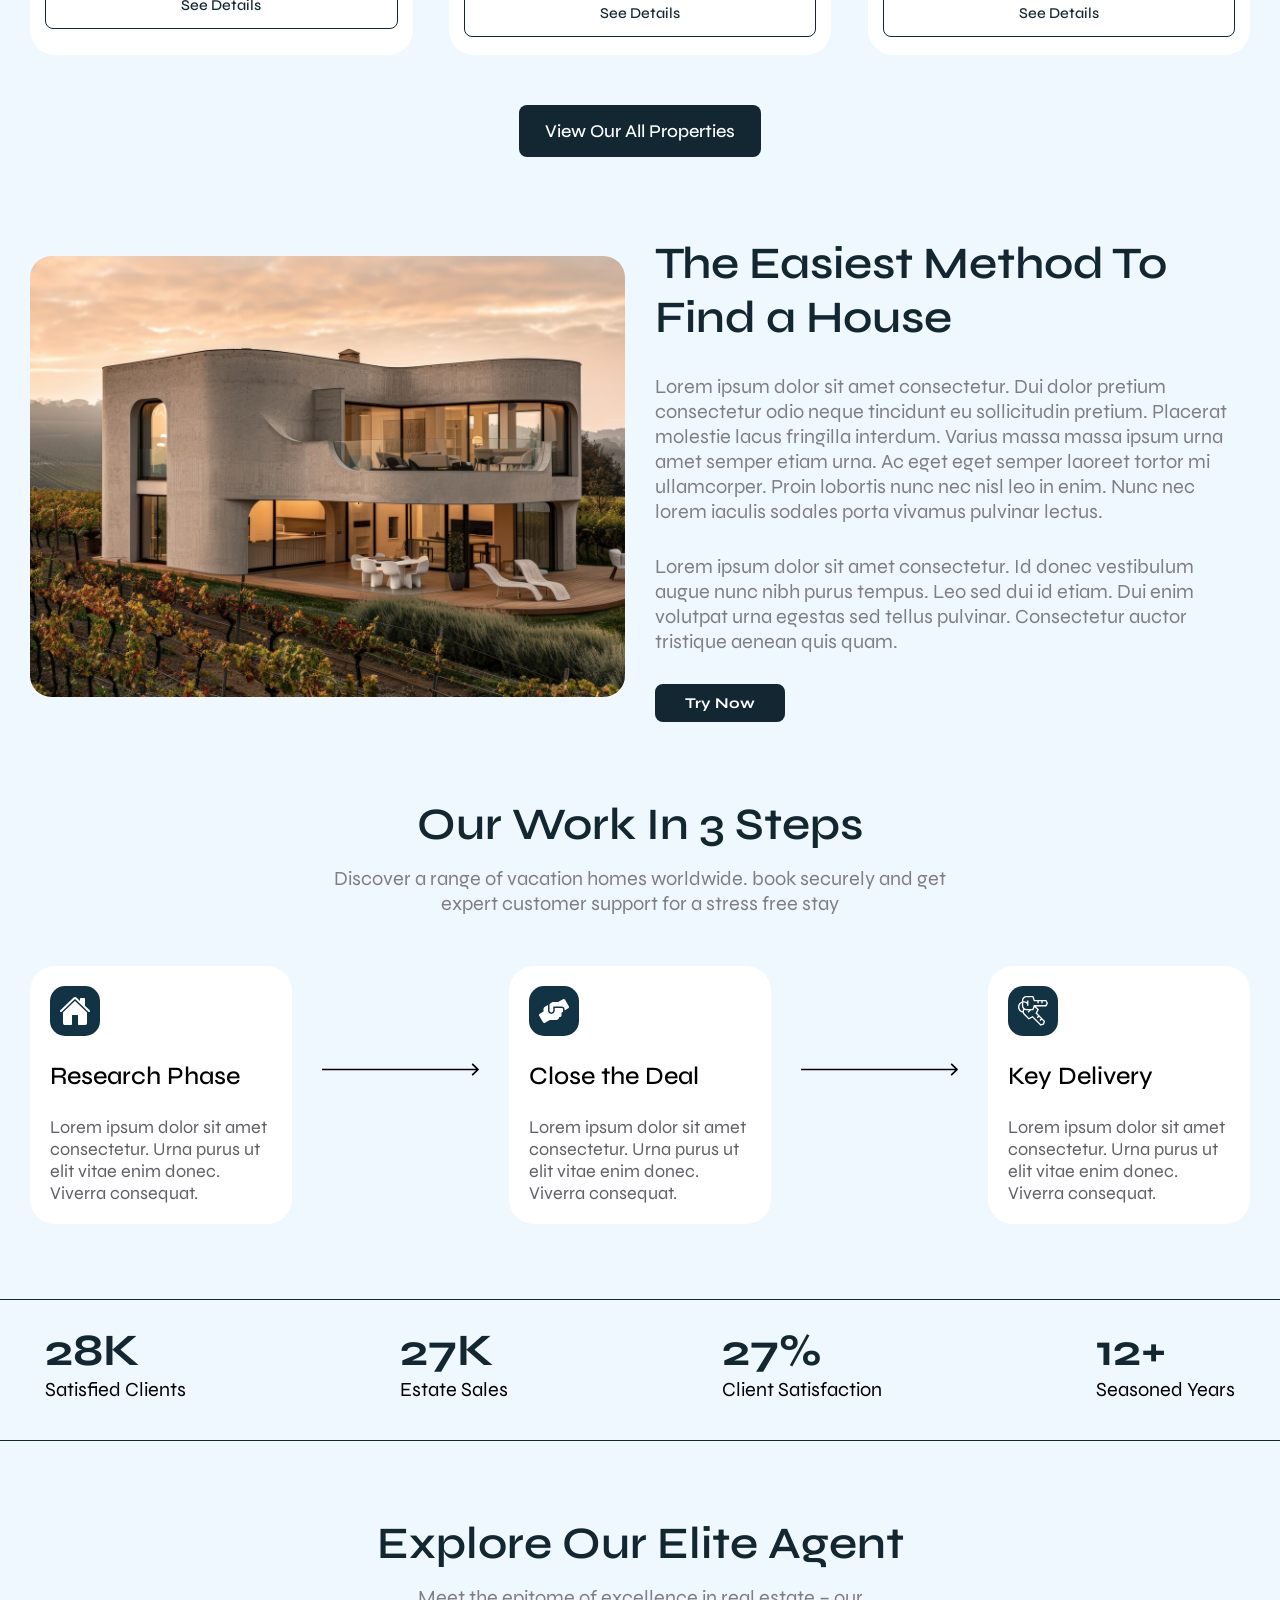
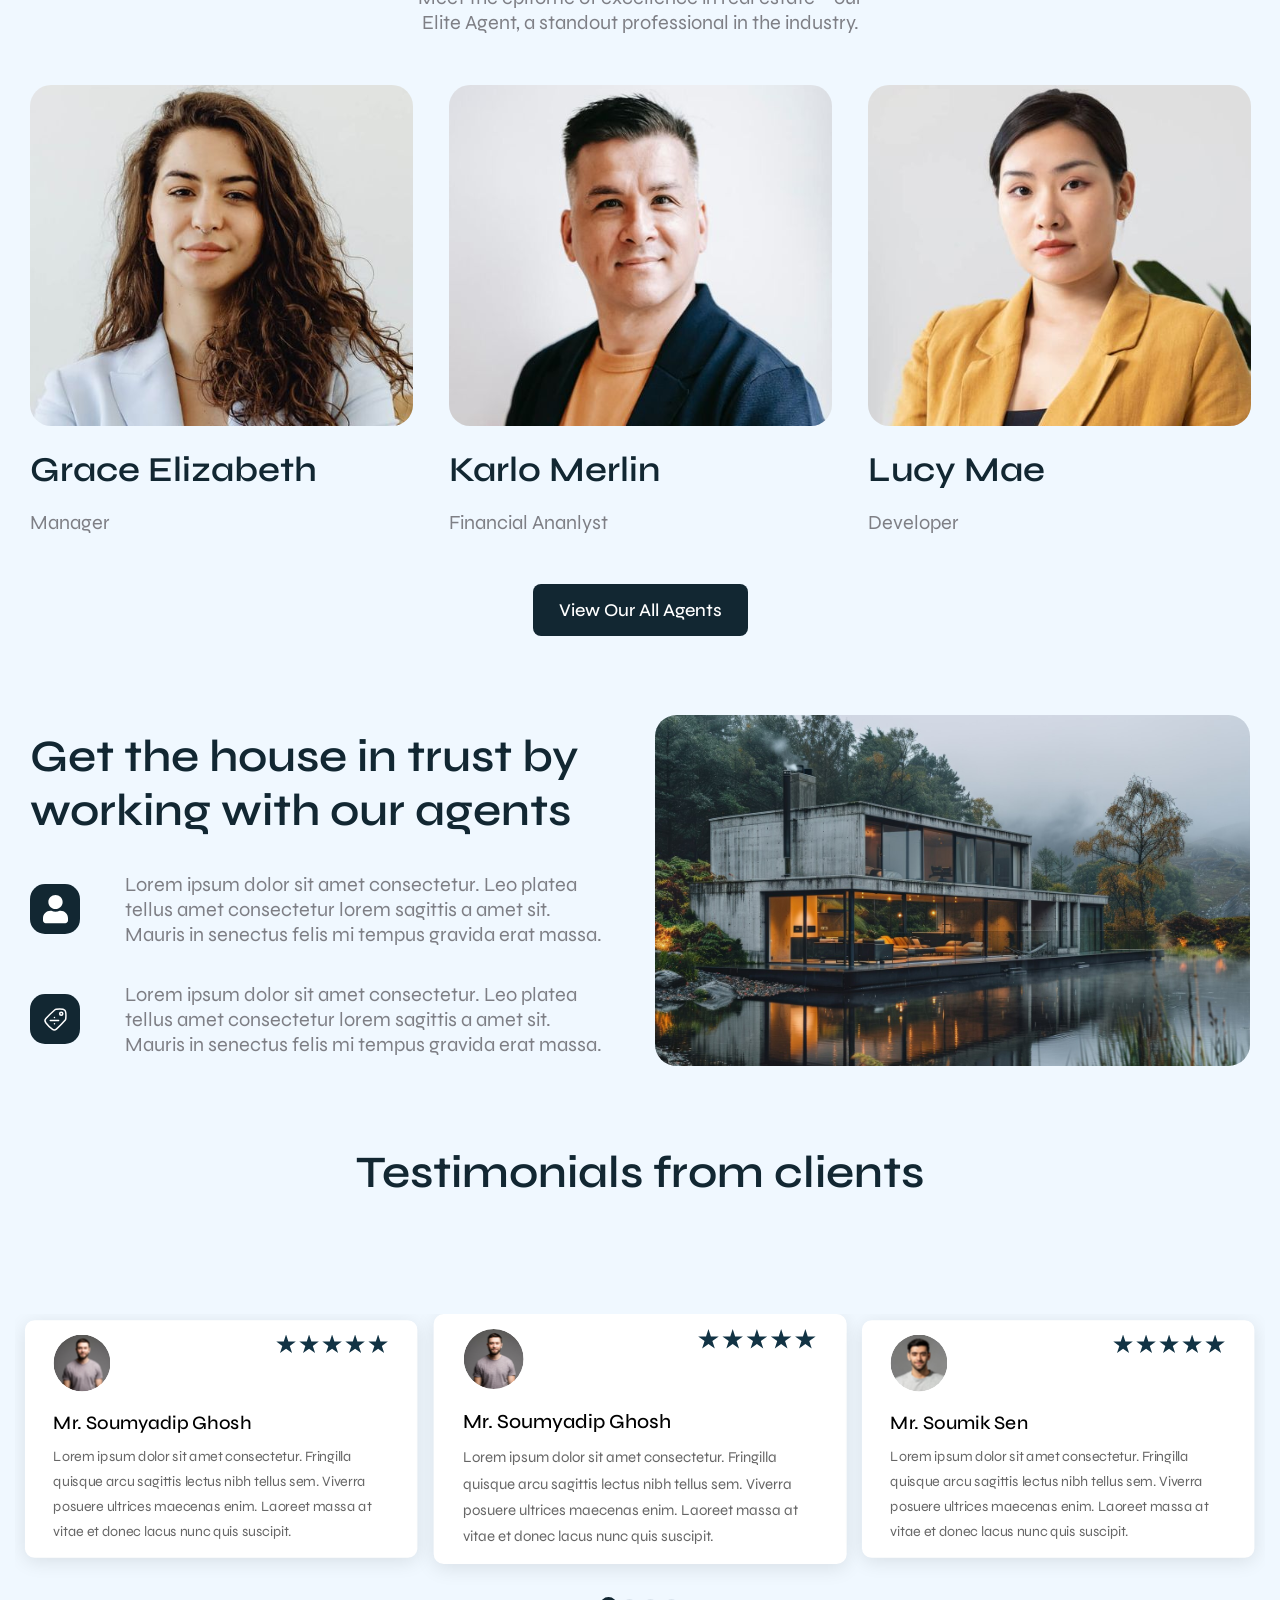
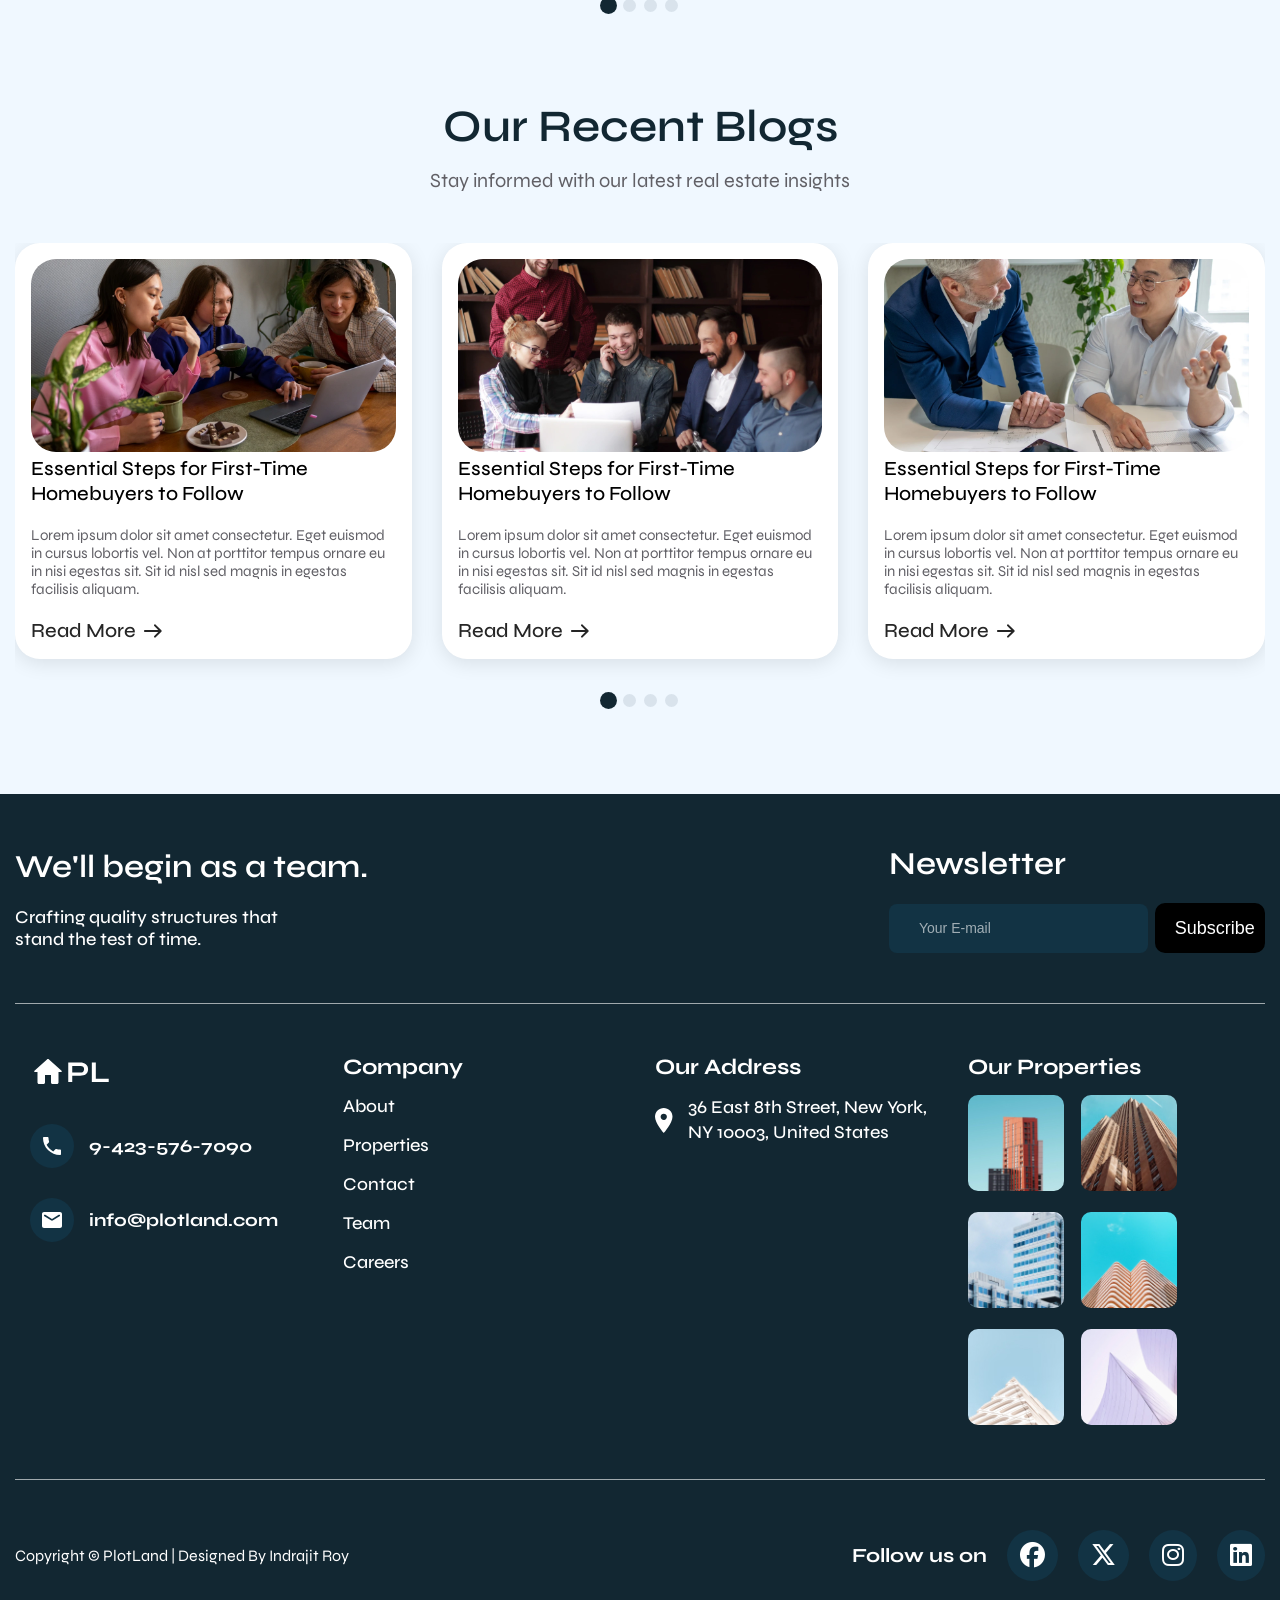
==== commit 942b8d33: "updated file" ====
--- a/index.html
+++ b/index.html
@@ -8,6 +8,7 @@
     <link rel="stylesheet" href="css/style.css">
     <link rel="stylesheet" href="https://cdnjs.cloudflare.com/ajax/libs/font-awesome/6.7.2/css/all.min.css">
     <link rel="stylesheet" href="https://cdn.jsdelivr.net/npm/swiper/swiper-bundle.min.css" />
+    <link href="https://cdn.jsdelivr.net/npm/aos@2.3.4/dist/aos.css" rel="stylesheet">
 </head>
 
 <body>
@@ -49,16 +50,16 @@
                 <div class="swiper-slide" style="background-image: url('./assets/images/hero-bg.svg');">
                     <div class="container">
                         <div class="banner-content content-1">
-                            <h1 style="max-width: 650px;">Finding Your New
+                            <h1 data-aos="fade-right" data-aos-delay="0" data-aos-duration="800" style="max-width: 650px;">Finding Your New
                                 Home Is Simple</h1>
-                            <p>Lorem ipsum dolor sit amet consectetur. Vitae tempus diam risus est morbi senectus at
+                            <p data-aos="fade-right" data-aos-delay="150" data-aos-duration="800">Lorem ipsum dolor sit amet consectetur. Vitae tempus diam risus est morbi senectus at
                                 tristique
                                 duis.
                                 Sit morbi risus pellentesque arcu. Bibendum malesuada aenean risus gravida scelerisque
                                 ornare.
                                 Purus.</p>
                             <div class="nav-btn">
-                                <a class="btn-hover-effect" href="#">Contact now</a>
+                                <a data-aos="fade-right" data-aos-delay="300" data-aos-duration="800" class="btn-hover-effect" href="#">Contact now</a>
                             </div>
                         </div>
                     </div>
@@ -108,12 +109,12 @@
     <section class="most-viewed">
         <div class="container">
             <div class="viewed-top">
-                <h2 class="cmn-head">Most Viewed</h2>
-                <p class="cmn-para">Discover a range of vacation homes worldwide. book securely and get
+                <h2 data-aos="fade-up" data-aos-duration="600" class="cmn-head">Most Viewed</h2>
+                <p data-aos="fade-up" data-aos-delay="200" class="cmn-para">Discover a range of vacation homes worldwide. book securely and get
                     expert customer support for a stress free stay </p>
             </div>
             <div class="row">
-                <div class="col-4">
+                <div class="col-4" data-aos="fade-right" data-aos-delay="0" data-aos-duration="800">
                     <div class="child-viewed">
                         <div class="viewed-img">
                             <img src="./assets/images/cropped_view-1.svg" alt="">
@@ -132,7 +133,7 @@
                         </div>
                     </div>
                 </div>
-                <div class="col-4">
+                <div class="col-4" data-aos="fade-up" data-aos-delay="150" data-aos-duration="800">
                     <div class="child-viewed">
                         <div class="viewed-img">
                             <img src="./assets/images/cropped_view-2.svg" alt="">
@@ -151,7 +152,7 @@
                         </div>
                     </div>
                 </div>
-                <div class="col-4">
+                <div class="col-4" data-aos="fade-left" data-aos-delay="300" data-aos-duration="800">
                     <div class="child-viewed">
                         <div class="viewed-img">
                             <img src="./assets/images/cropped_view-3.svg" alt="">
@@ -233,7 +234,7 @@
                     </div>
                 </div>
             </div>
-            <div class="view-property">
+            <div class="view-property" >
                 <a class="btn-hover-effect" href="">View Our All Properties</a>
             </div>
         </div>
@@ -243,12 +244,12 @@
     <section class="find-house">
         <div class="container">
             <div class="row">
-                <div class="col-50">
+                <div class="col-50" data-aos="fade-right" data-aos-duration="800">
                     <div class="child-house">
                         <img src="./assets/images/find-house-img.svg" alt="">
                     </div>
                 </div>
-                <div class="col-50">
+                <div class="col-50" data-aos="fade-left" data-aos-duration="800" data-aos-delay="150">
                     <div class="child-house-content">
                         <h2 class="cmn-head">The Easiest Method To Find
                             a House</h2>
@@ -273,12 +274,12 @@
     <section class="our-work">
         <div class="container">
             <div class="our-work-top">
-                <h2 class="cmn-head">Our Work In 3 Steps</h2>
-                <p class="cmn-para">Discover a range of vacation homes worldwide. book securely and get
+                <h2 data-aos="fade-up" data-aos-duration="600" class="cmn-head">Our Work In 3 Steps</h2>
+                <p data-aos="fade-up" data-aos-duration="200" class="cmn-para">Discover a range of vacation homes worldwide. book securely and get
                     expert customer support for a stress free stay </p>
             </div>
             <div class="row">
-                <div class="col-23">
+                <div class="col-23" data-aos="fade-right" data-aos-duration="800">
                     <div class="child-work">
                         <img class="img-1" src="./assets/images/home-icon.svg" alt="">
                         <h3 class="cmn-work-head">Research Phase</h3>
@@ -292,7 +293,7 @@
                     </div>
                 </div>
 
-                <div class="col-23">
+                <div class="col-23" data-aos="fade-up" data-aos-duration="800" data-aos-delay="150">
                     <div class="child-work">
                         <img class="img-1" src="./assets/images/hand-icon.svg" alt="">
                         <h3 class="cmn-work-head">Close the Deal</h3>
@@ -306,7 +307,7 @@
                     </div>
                 </div>
 
-                <div class="col-23">
+                <div class="col-23" data-aos="fade-left" data-aos-duration="800" data-aos-delay="300">
                     <div class="child-work">
                         <img class="img-1" src="./assets/images/keys-icon.svg" alt="">
                         <h3 class="cmn-work-head">Key Delivery</h3>
@@ -344,12 +345,12 @@
     <section class="explore">
         <div class="container">
             <div class="explore-top">
-                <h2 class="cmn-head">Explore Our Elite Agent</h2>
-                <p class="cmn-para">Meet the epitome of excellence in real estate – our Elite
+                <h2 data-aos="fade-up" data-aos-duration="600" class="cmn-head">Explore Our Elite Agent</h2>
+                <p data-aos="fade-up" data-aos-duration="200" class="cmn-para">Meet the epitome of excellence in real estate – our Elite
                     Agent, a standout professional in the industry.</p>
             </div>
             <div class="row">
-                <div class="col-4">
+                <div class="col-4" data-aos="fade-right" data-aos-delay="0" data-aos-duration="800">
                     <div class="child-explore">
                         <div class="explr-img">
                             <img src="./assets/images/explore-1.svg" alt="">
@@ -360,7 +361,7 @@
                         </div>
                     </div>
                 </div>
-                <div class="col-4">
+                <div class="col-4" data-aos="fade-up" data-aos-delay="150" data-aos-duration="800">
                     <div class="child-explore">
                         <div class="explr-img">
                             <img src="./assets/images/explore-2.svg" alt="">
@@ -371,7 +372,7 @@
                         </div>
                     </div>
                 </div>
-                <div class="col-4">
+                <div class="col-4" data-aos="fade-left" data-aos-delay="300" data-aos-duration="800">
                     <div class="child-explore">
                         <div class="explr-img">
                             <img src="./assets/images/explore-3.svg" alt="">
@@ -392,7 +393,7 @@
     <section class="get-house">
         <div class="container">
             <div class="row">
-                <div class="col-50">
+                <div class="col-50" data-aos="fade-right" data-aos-duration="600" data-aos-delay="0">
                     <div class="house-content">
                         <h2 class="cmn-head">Get the house in trust by
                             working with our agents</h2>
@@ -410,7 +411,7 @@
                         </div>
                     </div>
                 </div>
-                <div class="col-50">
+                <div class="col-50" data-aos="fade-left" data-aos-duration="800" data-aos-delay="150">
                     <div class="house-img">
                         <img src="./assets/images/house-img.svg" alt="">
                     </div>
@@ -422,8 +423,8 @@
     <section class="testimonials">
         <div class="container">
             <div class="test-head">
-                <h2 class="cmn-head">Testimonials from clients</h2>
-                <p class="cmn-para">Group One is excited to present this exceptional property in the prestigious
+                <h2 data-aos="fade-up" data-aos-duration="600" class="cmn-head">Testimonials from clients</h2>
+                <p data-aos="fade-up" data-aos-duration="200" class="cmn-para">Group One is excited to present this exceptional property in the prestigious
                     location.</p>
             </div>
 
@@ -505,8 +506,8 @@
     <section class="blogs">
         <div class="container">
             <div class="blogs-top">
-                <h2 class="cmn-head">Our Recent Blogs</h2>
-                <p>Stay informed with our latest real estate insights</p>
+                <h2 data-aos="fade-up" data-aos-duration="600"  class="cmn-head">Our Recent Blogs</h2>
+                <p data-aos="fade-up" data-aos-duration="200" data-aos-delay="150">Stay informed with our latest real estate insights</p>
             </div>
             <div class="swiper blog-swiper">
                 <div class="swiper-wrapper">
@@ -590,7 +591,7 @@
 
     <footer>
         <div class="container">
-            <div class="footer-top">
+            <div class="footer-top" data-aos="fade-up" data-aos-duration="1000">
                 <div class="footer-top-left">
                     <h2>We'll begin as a team.</h2>
                     <p>Crafting quality structures that
@@ -607,7 +608,7 @@
                 </div>
             </div>
             <div class="row">
-                <div class="col-25">
+                <div class="col-25" data-aos="fade-right" data-aos-delay="100">
                     <div class="child-foot foot-1">
                         <a href=""><img src="./assets/images/logo-img.svg" alt=""></a>
                         <div class="phone">
@@ -620,7 +621,7 @@
                         </div>
                     </div>
                 </div>
-                <div class="col-25">
+                <div class="col-25" data-aos="fade-up" data-aos-delay="200">
                     <div class="child-foot">
                         <h3>Company</h3>
                         <ul>
@@ -632,7 +633,7 @@
                         </ul>
                     </div>
                 </div>
-                <div class="col-25">
+                <div class="col-25" data-aos="fade-up" data-aos-delay="300">
                     <div class="child-foot">
                         <h3>Our Address</h3>
                         <div class="location">
@@ -642,7 +643,7 @@
                         </div>
                     </div>
                 </div>
-                <div class="col-25">
+                <div class="col-25" data-aos="fade-left" data-aos-delay="400">
                     <div class="child-foot">
                         <h3>Our Properties</h3>
                         <div class="foot-images">
@@ -668,7 +669,7 @@
                     </div>
                 </div>
             </div>
-            <div class="bottom-foot">
+            <div class="bottom-foot" data-aos="fade-in" data-aos-duration="800">
                 <div class="bottom-left-foot">
                     <p>Copyright © PlotLand | Designed By Indrajit Roy</p>
                 </div>
@@ -684,6 +685,7 @@
     </footer>
     <script src="https://cdn.jsdelivr.net/npm/swiper/swiper-bundle.min.js"></script>
     <script src="https://cdnjs.cloudflare.com/ajax/libs/jquery/3.7.1/jquery.min.js"></script>
+    <script src="https://cdn.jsdelivr.net/npm/aos@2.3.4/dist/aos.js"></script>
     <script src="./js/app.js"></script>
 </body>
 
--- a/css/style.css
+++ b/css/style.css
@@ -198,10 +198,14 @@
 
 .banner-section {
     position: relative;
-}
-
-.banner-section .swiper-slide {
-    min-height: 100vh;
+    height: 100vh;
+    overflow: hidden;
+}
+
+.hero-swiper,
+.swiper-wrapper,
+.swiper-slide {
+    height: 100%;
 }
 
 .hero-swiper {
@@ -291,7 +295,7 @@
     background: white;
     border-radius: 25px;
     padding: 18px 15px;
-    height: 100%;       
+    height: 100%;
 }
 
 
@@ -610,6 +614,17 @@
     margin-bottom: 20px;
 }
 
+.child-explore {
+    transition: transform 0.3s ease-in-out;
+    will-change: transform;
+    transform-style: preserve-3d;
+    perspective: 800px;
+}
+
+.child-explore:hover {
+    transform: perspective(800px) rotateY(5deg) rotateX(5deg);
+}
+
 .explr-img img {
     max-width: 456px;
     object-fit: contain;
@@ -881,18 +896,18 @@
     margin-bottom: 60px;
 }
 
-.blog-swiper .swiper-wrapper:hover > .swiper-slide {
-  transition: 0.3s ease;
-}
-
-.blog-swiper .swiper-wrapper:hover > .swiper-slide:not(:hover) {
-  filter: blur(4px);
-  transform: scaleX(0.95); 
+.blog-swiper .swiper-wrapper:hover>.swiper-slide {
+    transition: 0.3s ease;
+}
+
+.blog-swiper .swiper-wrapper:hover>.swiper-slide:not(:hover) {
+    filter: blur(4px);
+    transform: scaleX(0.95);
 }
 
 .blog-swiper .swiper-slide:hover {
-  transform: scaleX(1.05); 
-  z-index: 2;
+    transform: scaleX(1.05);
+    z-index: 2;
 }
 
 /* footer */
@@ -1238,8 +1253,8 @@
         padding: 80px 0;
     } */
 
-    .banner-section .swiper-slide {
-        min-height: 70vh;
+    .banner-section {
+        height: 70vh;
     }
 
     .banner-content h1 {
@@ -1279,8 +1294,8 @@
         padding: 60px 0;
     } */
 
-    .banner-section .swiper-slide {
-        min-height: 60vh;
+    .banner-section {
+        height: 60vh;
     }
 
     .banner-content h1 {
@@ -1462,8 +1477,6 @@
         object-fit: contain;
         width: 100%;
     }
-
-
 
     .testimonials {
         padding-bottom: 50px;
@@ -1709,10 +1722,9 @@
         margin-bottom: 25px;
     }
 
-    .view-btn-1 ,
-    .view-btn-2 ,
-    .view-property .btn-hover-effect
-    {
+    .view-btn-1,
+    .view-btn-2,
+    .view-property .btn-hover-effect {
         padding: 10px 20px;
         font-size: 12px;
         text-align: center;
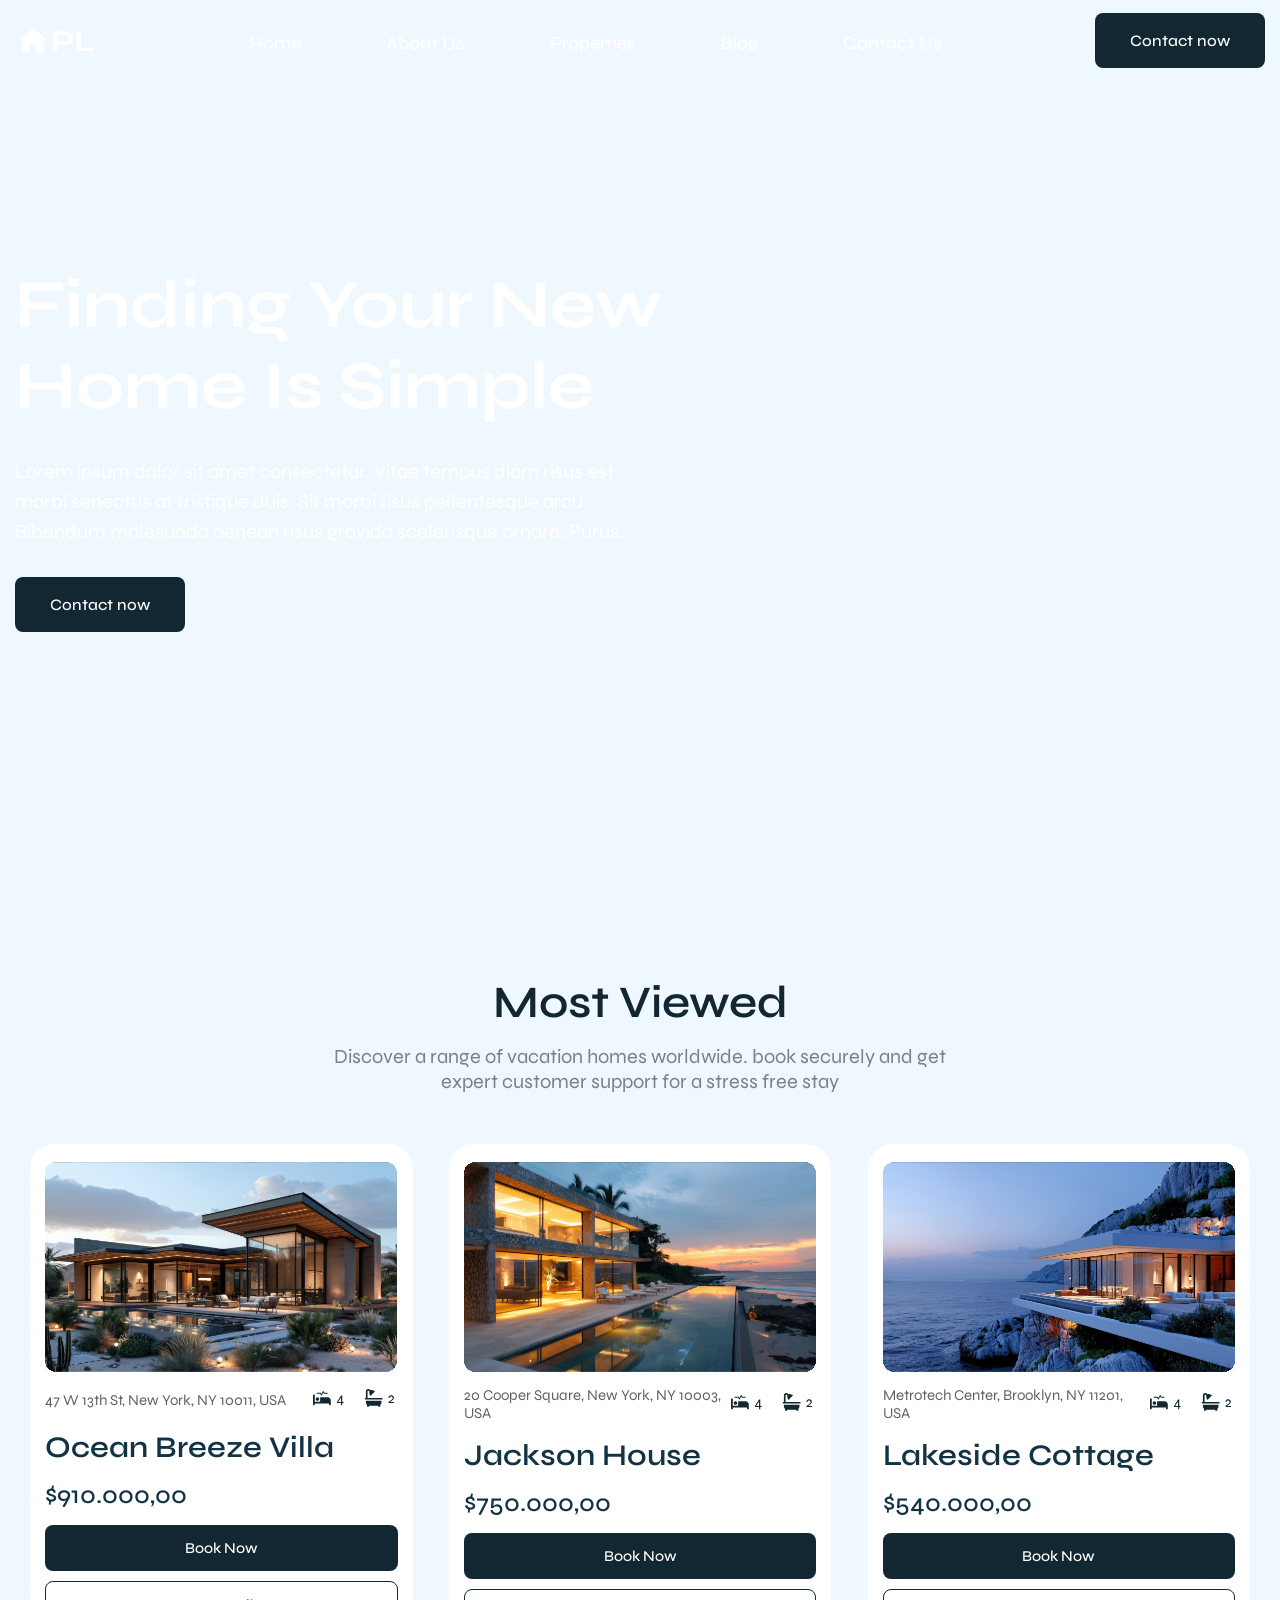
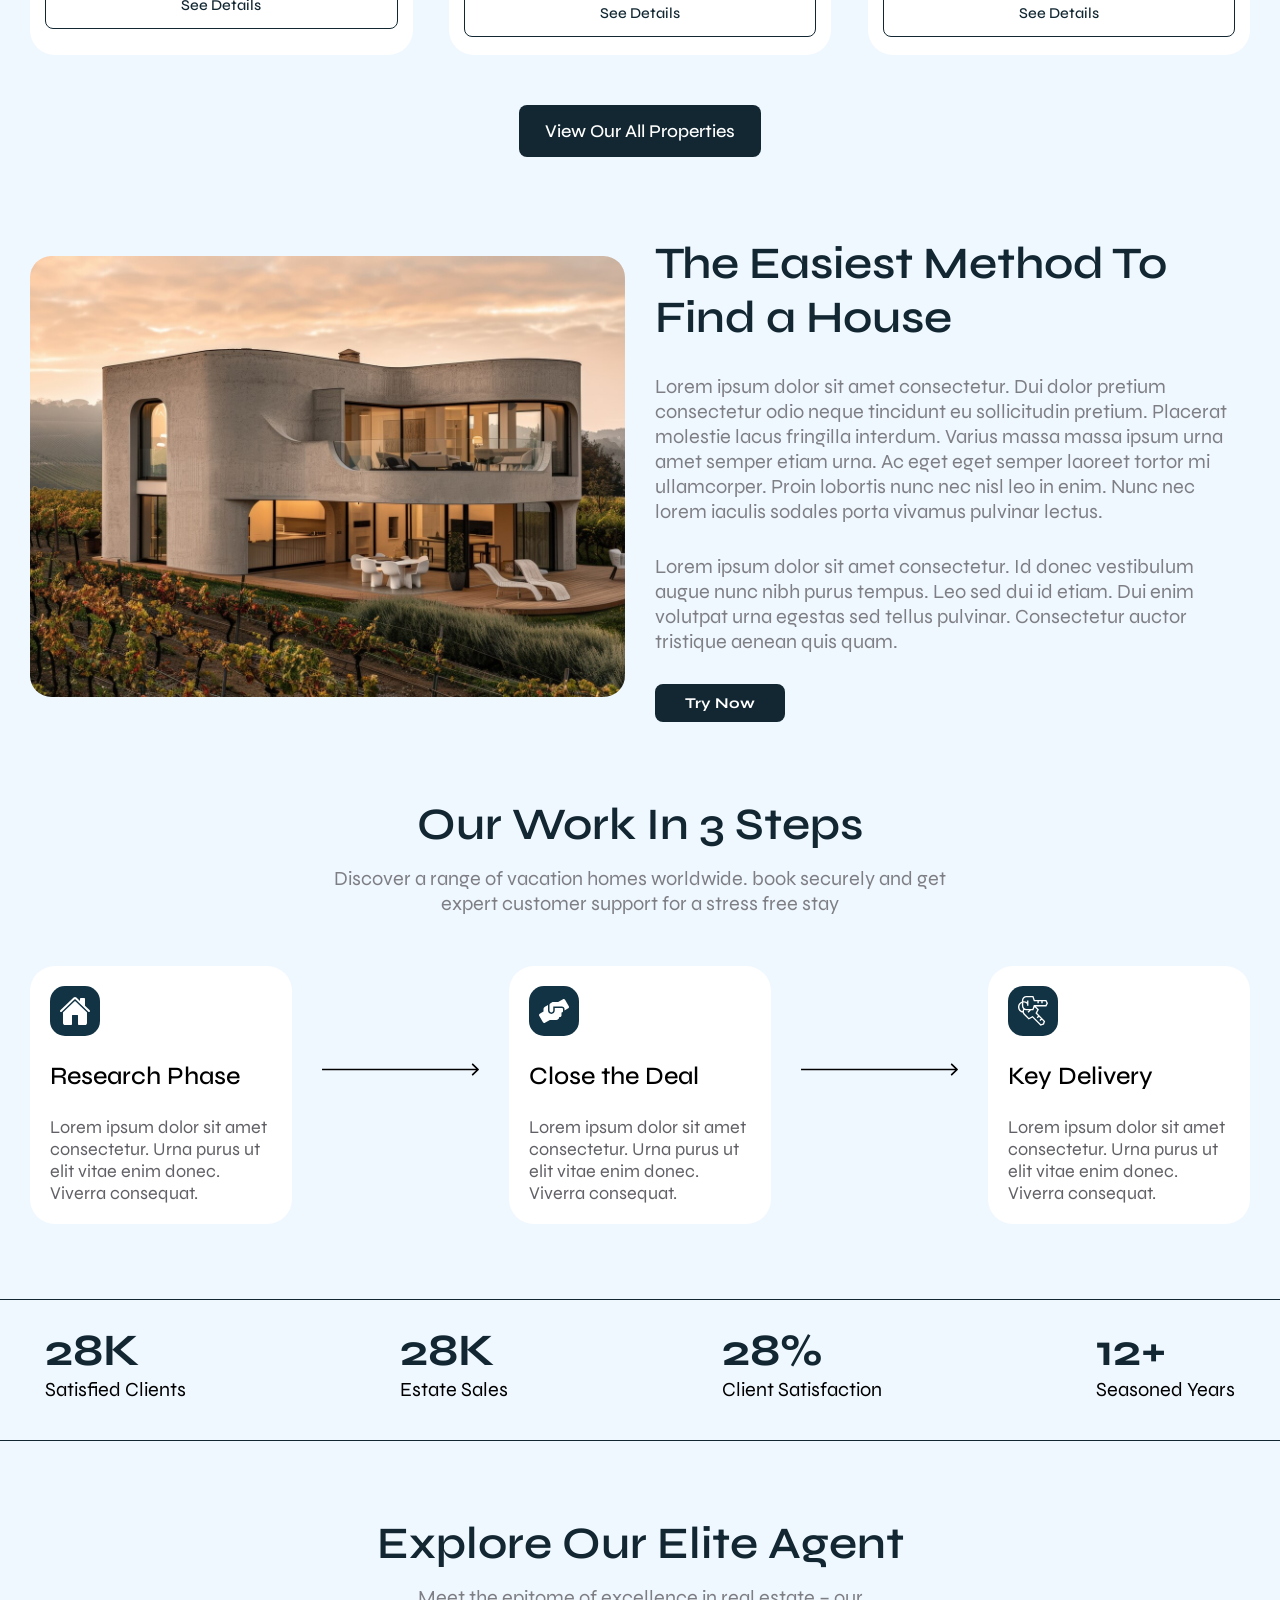
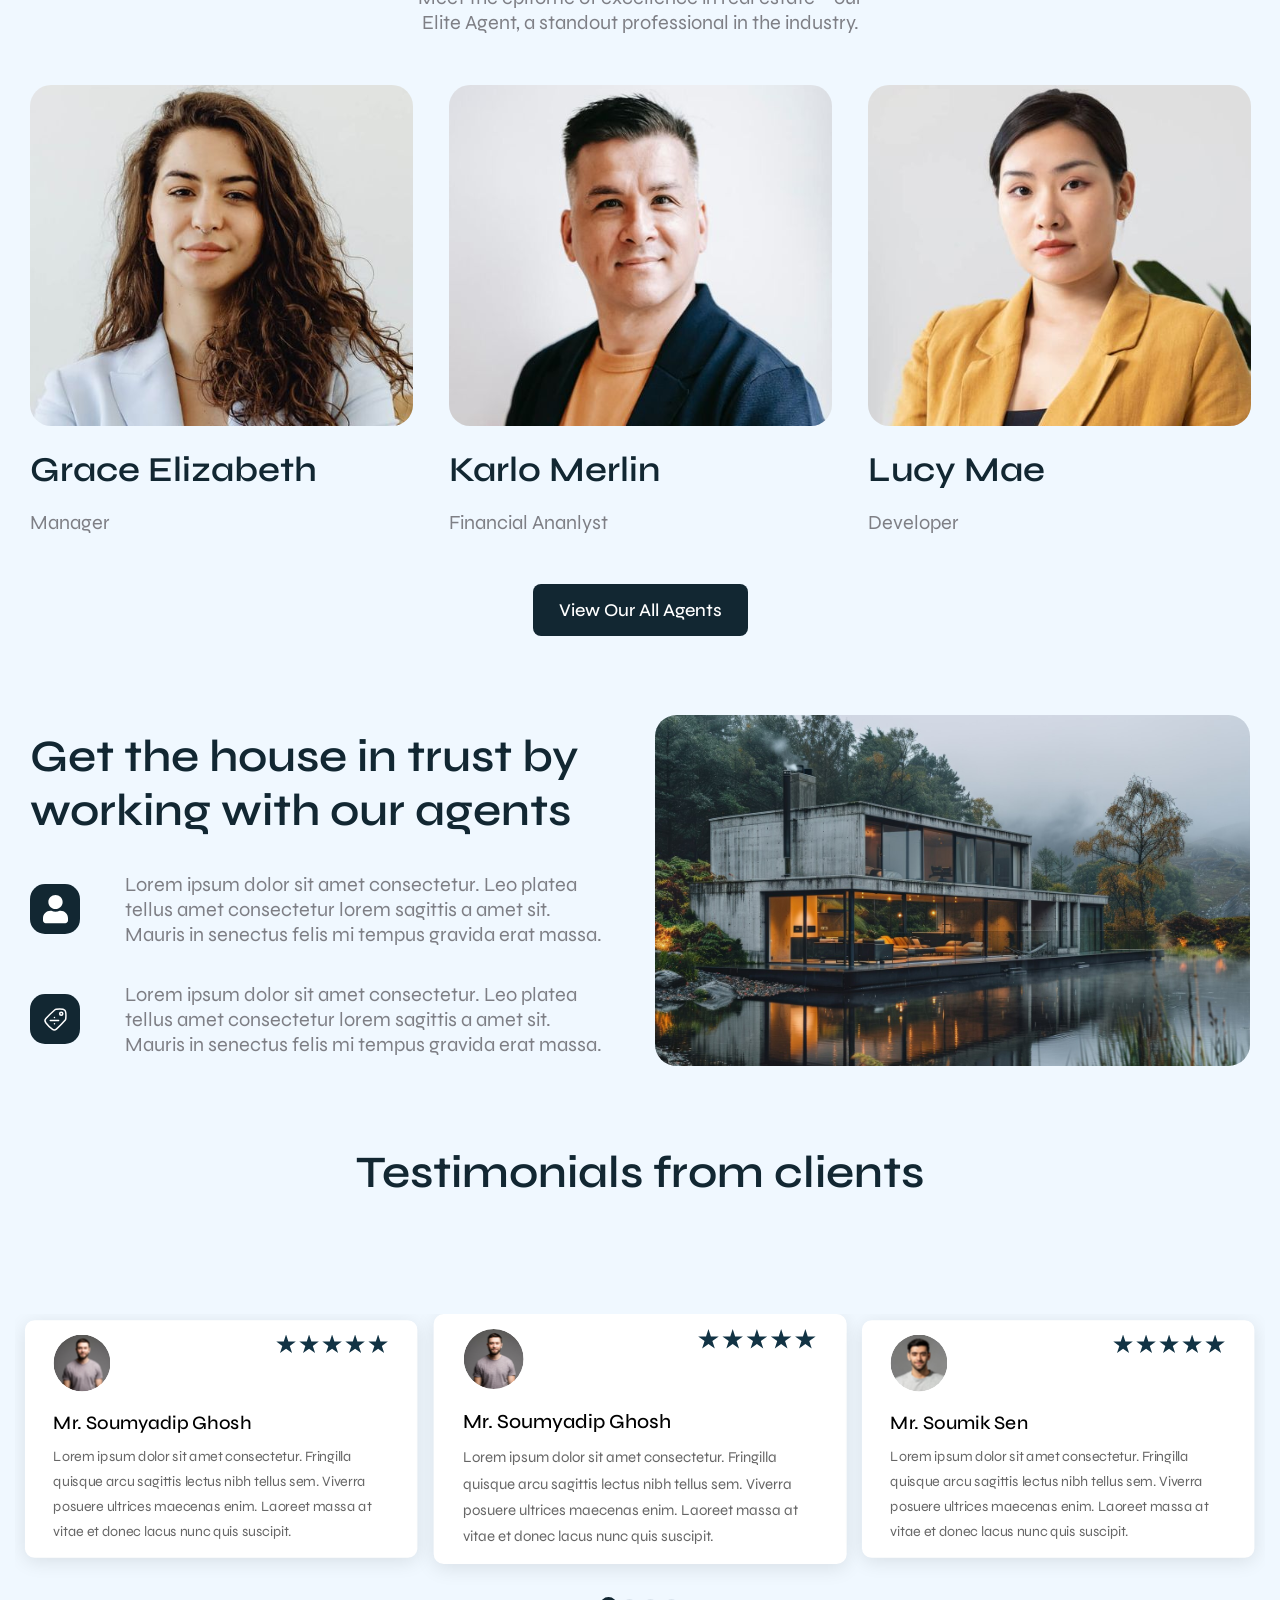
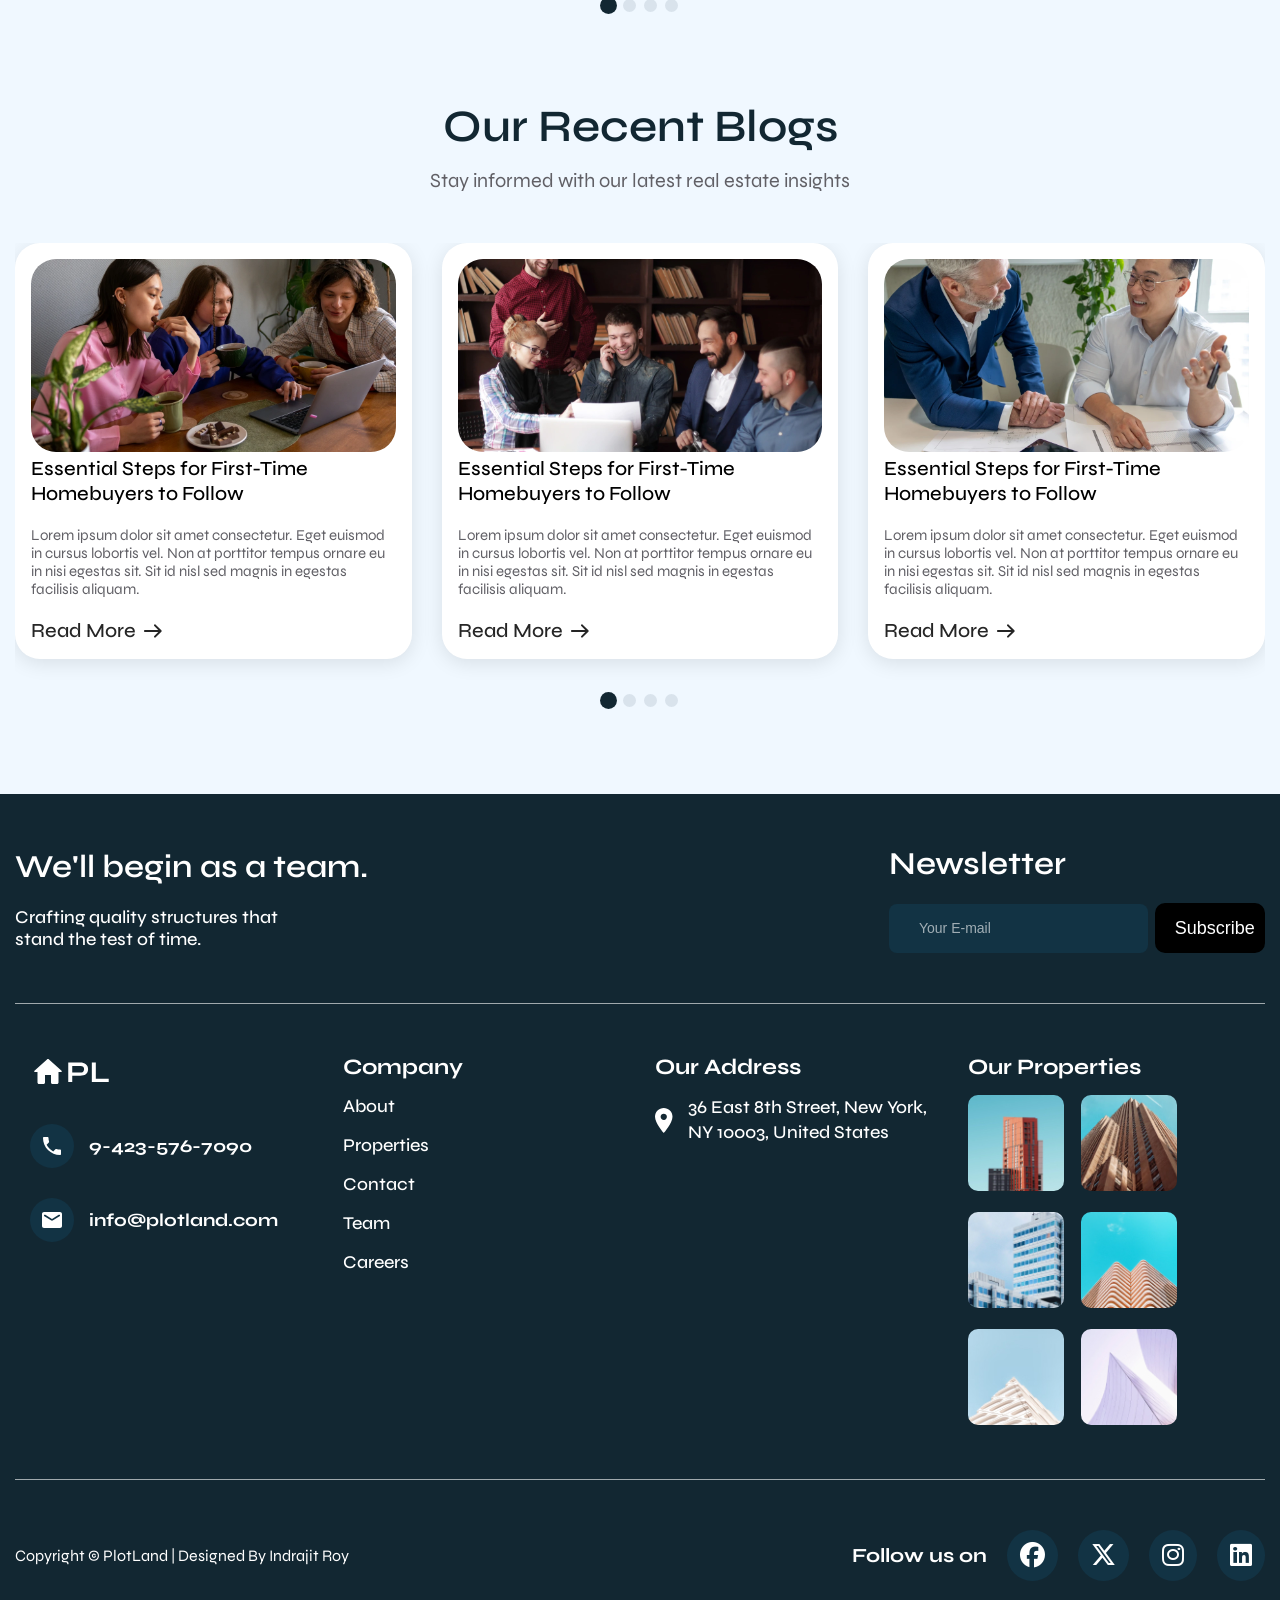
==== commit 91ac755c: "updated file" ====
--- a/index.html
+++ b/index.html
@@ -31,7 +31,7 @@
                             <li><a class="button" href="about-us.html">About Us</a></li>
                             <li><a class="button" href="#">Properties</a></li>
                             <li><a class="button" href="blog.html">Blog</a></li>
-                            <li><a class="button" href="#">Contact Us</a></li>
+                            <li><a class="button" href="">Contact Us</a></li>
                         </ul>
                         <div class="nav-btn">
                             <a class="btn-hover-effect" href="#">Contact now</a>
--- a/css/style.css
+++ b/css/style.css
@@ -16,6 +16,9 @@
 html,
 body {
     overflow-x: hidden;
+}
+
+html {
     scroll-behavior: smooth;
 }
 
@@ -60,6 +63,16 @@
     left: 0;
     right: 0;
     z-index: 99;
+}
+
+.nav-logo {
+    transition: transform 0.5s cubic-bezier(0.4, 0, 0.2, 1),
+        filter 0.5s cubic-bezier(0.4, 0, 0.2, 1);
+}
+
+.nav-logo:hover {
+    transform: scale(1.5);
+    filter: drop-shadow(0 0 6px rgba(0, 255, 255, 0.4));
 }
 
 .nav-wrpr,
@@ -472,6 +485,11 @@
     max-width: 696px;
     object-fit: contain;
     width: 100%;
+    transition: transform 0.3s ease-in-out;
+}
+
+.child-house img:hover {
+    transform: scale(1.05);
 }
 
 .child-house-content .btn-hover-effect {
@@ -689,6 +707,11 @@
     max-width: 696px;
     object-fit: contain;
     width: 100%;
+    transition: transform 0.3s ease-in-out;
+}
+
+.house-img img:hover {
+    transform: scale(1.05);
 }
 
 
@@ -1171,13 +1194,14 @@
 
     .navbar-collapse ul li a {
         color: #123344;
+        font-size: 16px;
     }
 
     .navbar-collapse,
     .navbar-collapse ul {
         flex-direction: column;
         align-items: center;
-        gap: 20px;
+        gap: 8px;
         background: white;
     }
 
@@ -1205,7 +1229,7 @@
 
     .navbar-collapse,
     .navbar-collapse ul {
-        gap: 15px;
+        gap: 6px;
     }
 
     .navbar-collapse ul li a {
@@ -1278,15 +1302,15 @@
 
     .navbar-collapse,
     .navbar-collapse ul {
-        gap: 10px;
+        gap: 4px;
     }
 
     .navbar-collapse ul li a {
+        font-size: 10px;
+    }
+
+    .nav-btn a {
         font-size: 12px;
-    }
-
-    .nav-btn a {
-        font-size: 14px;
         padding: 12px 23px;
     }
 
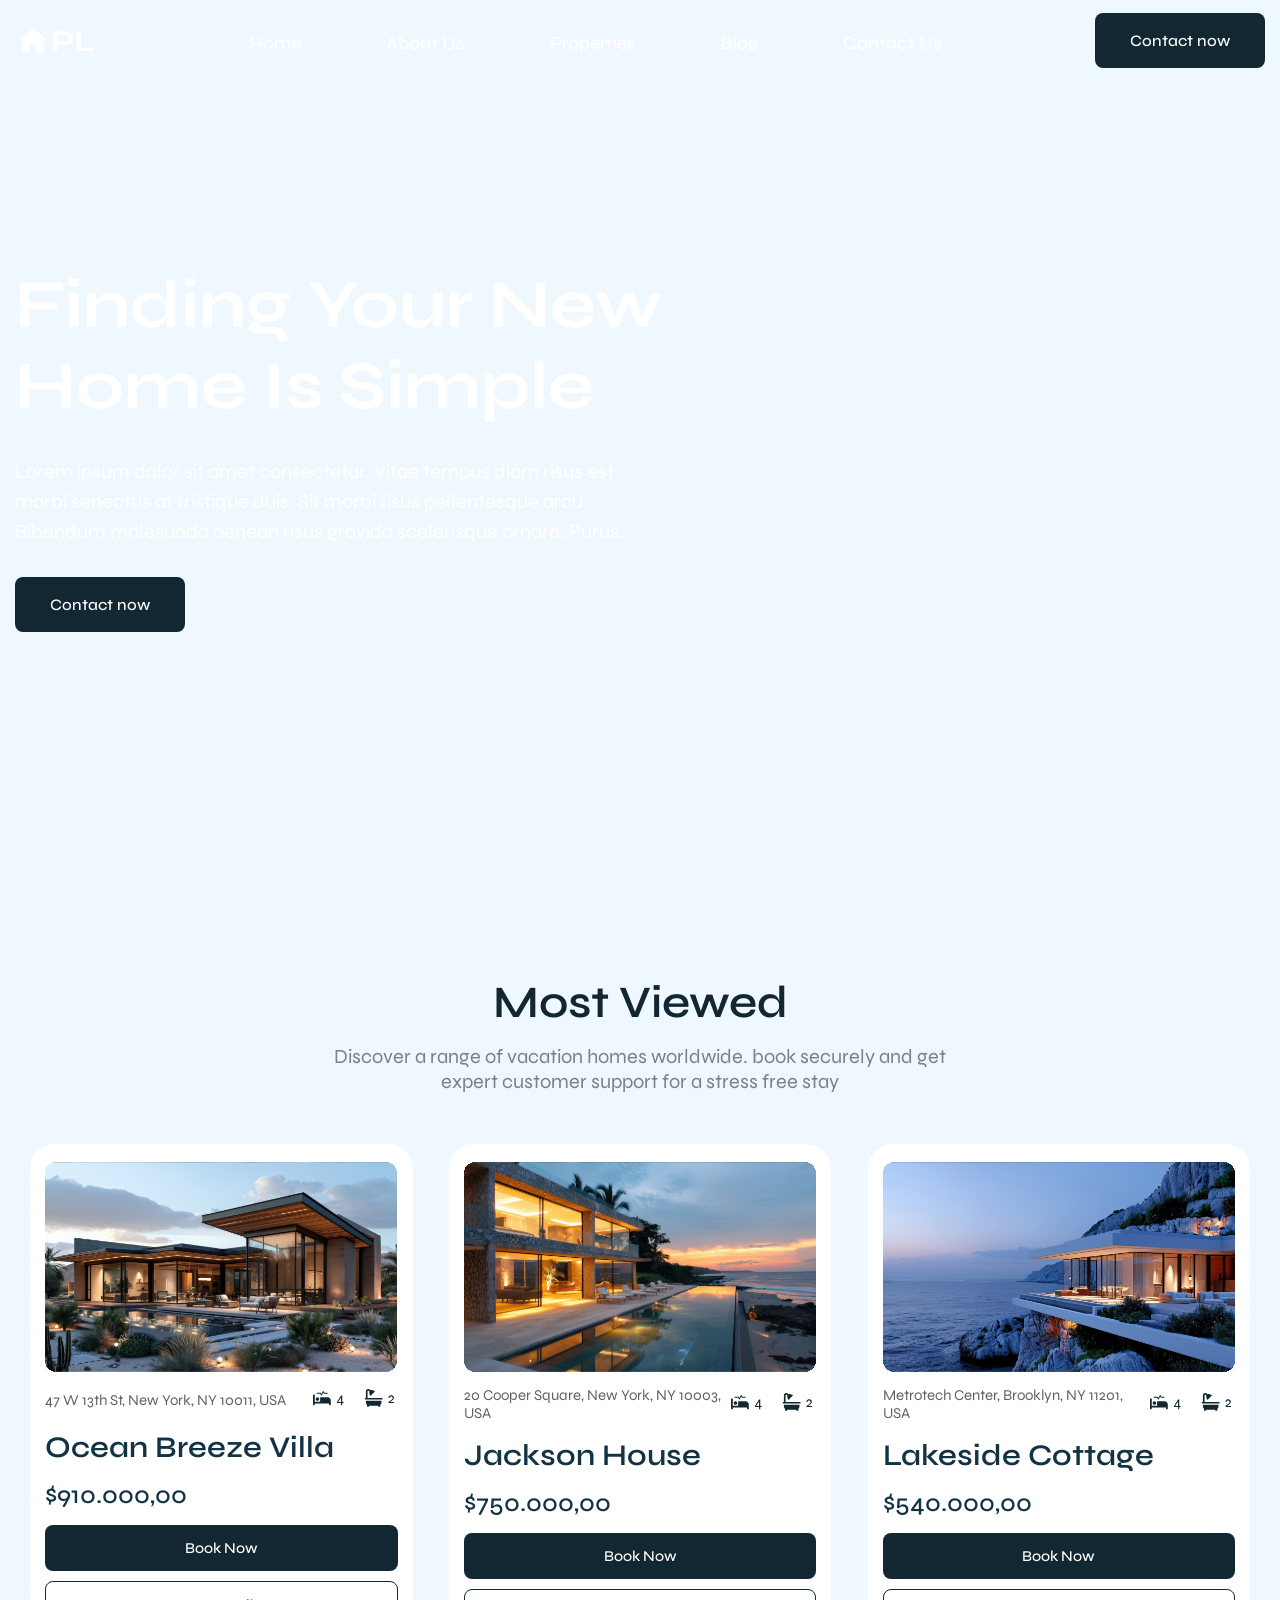
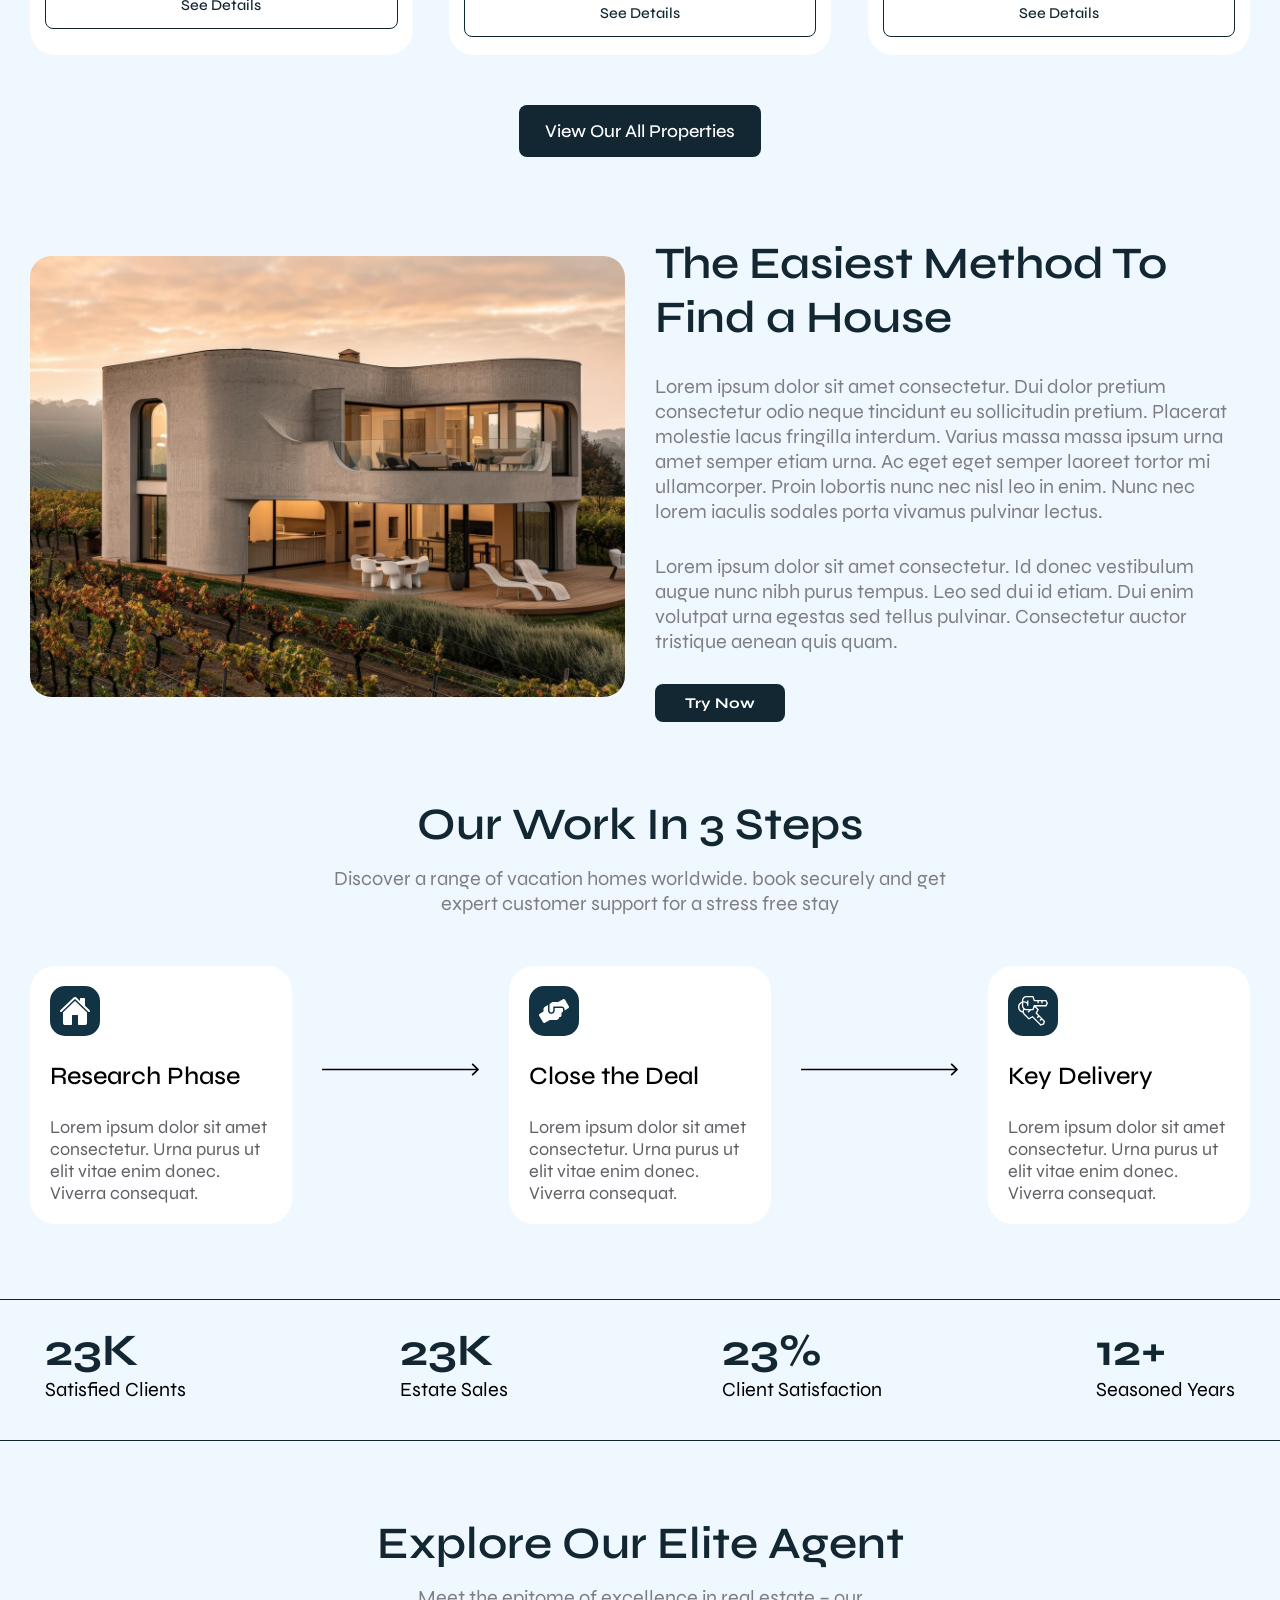
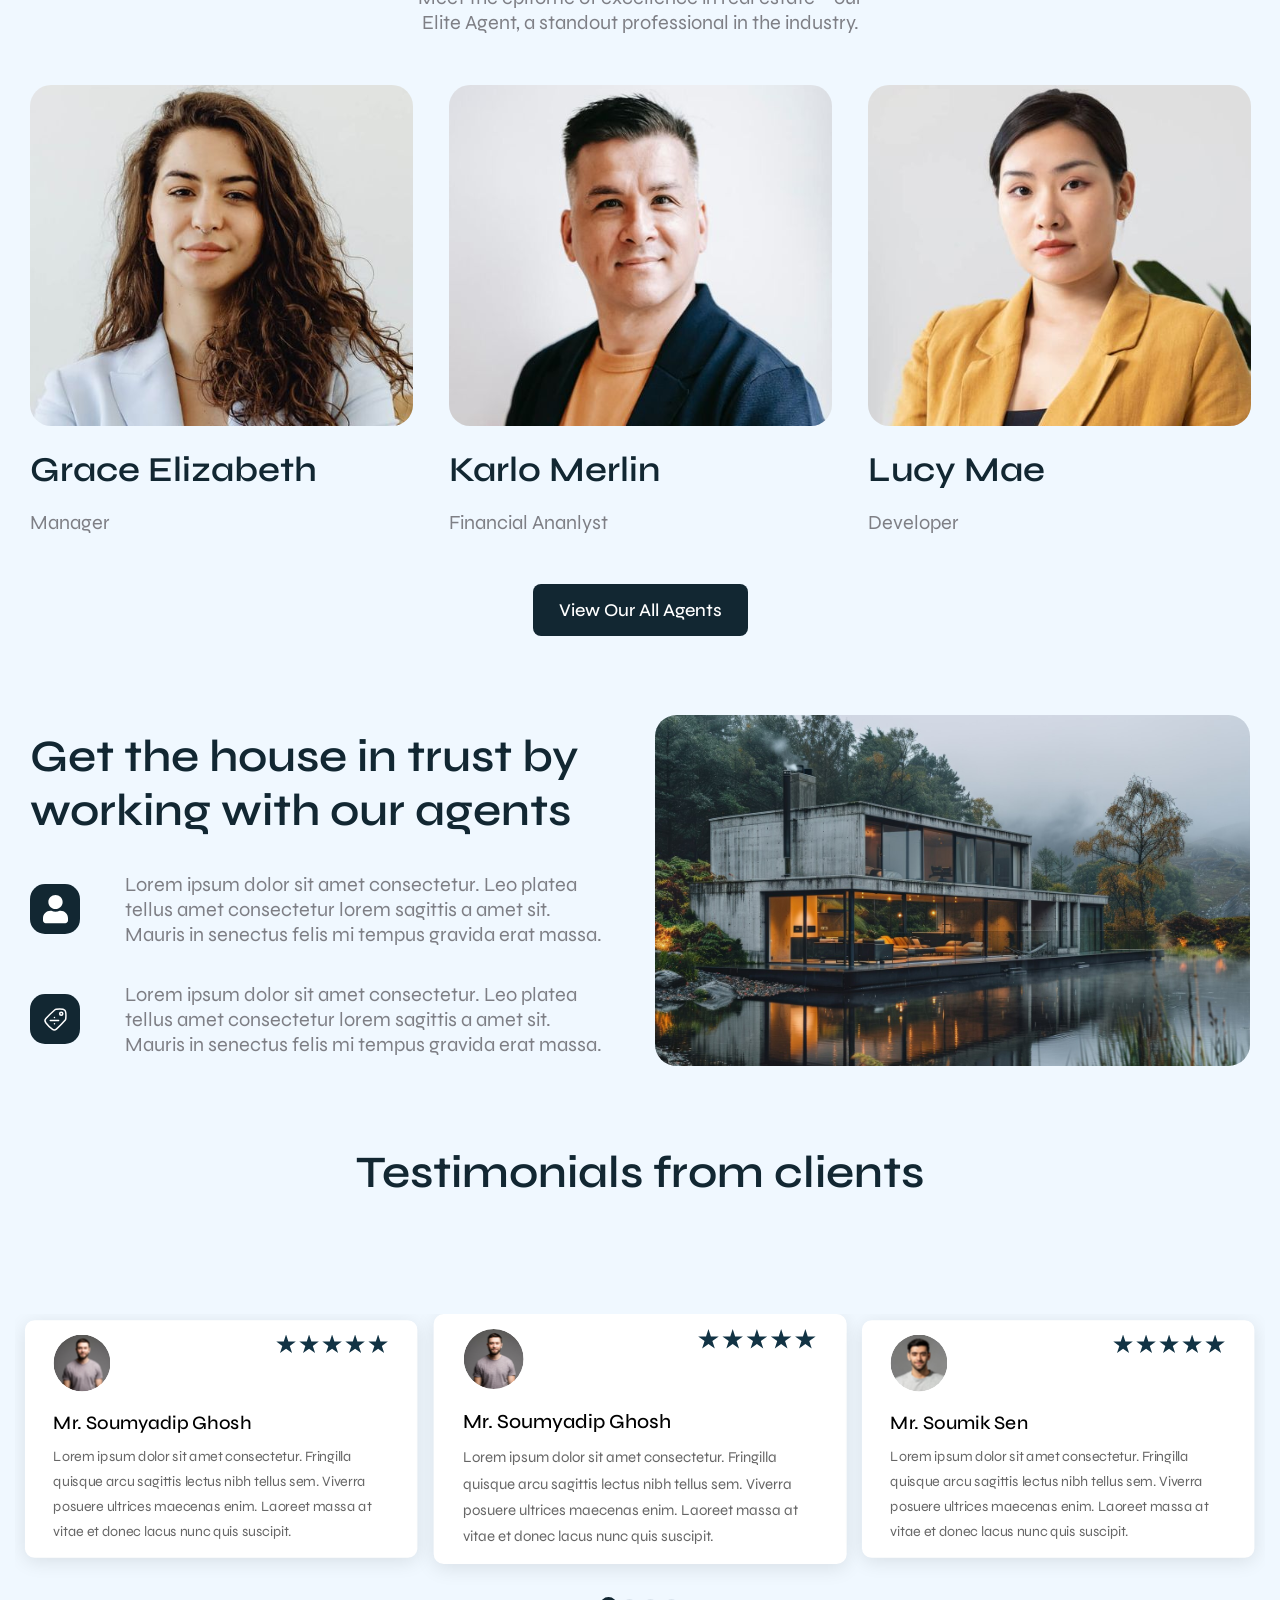
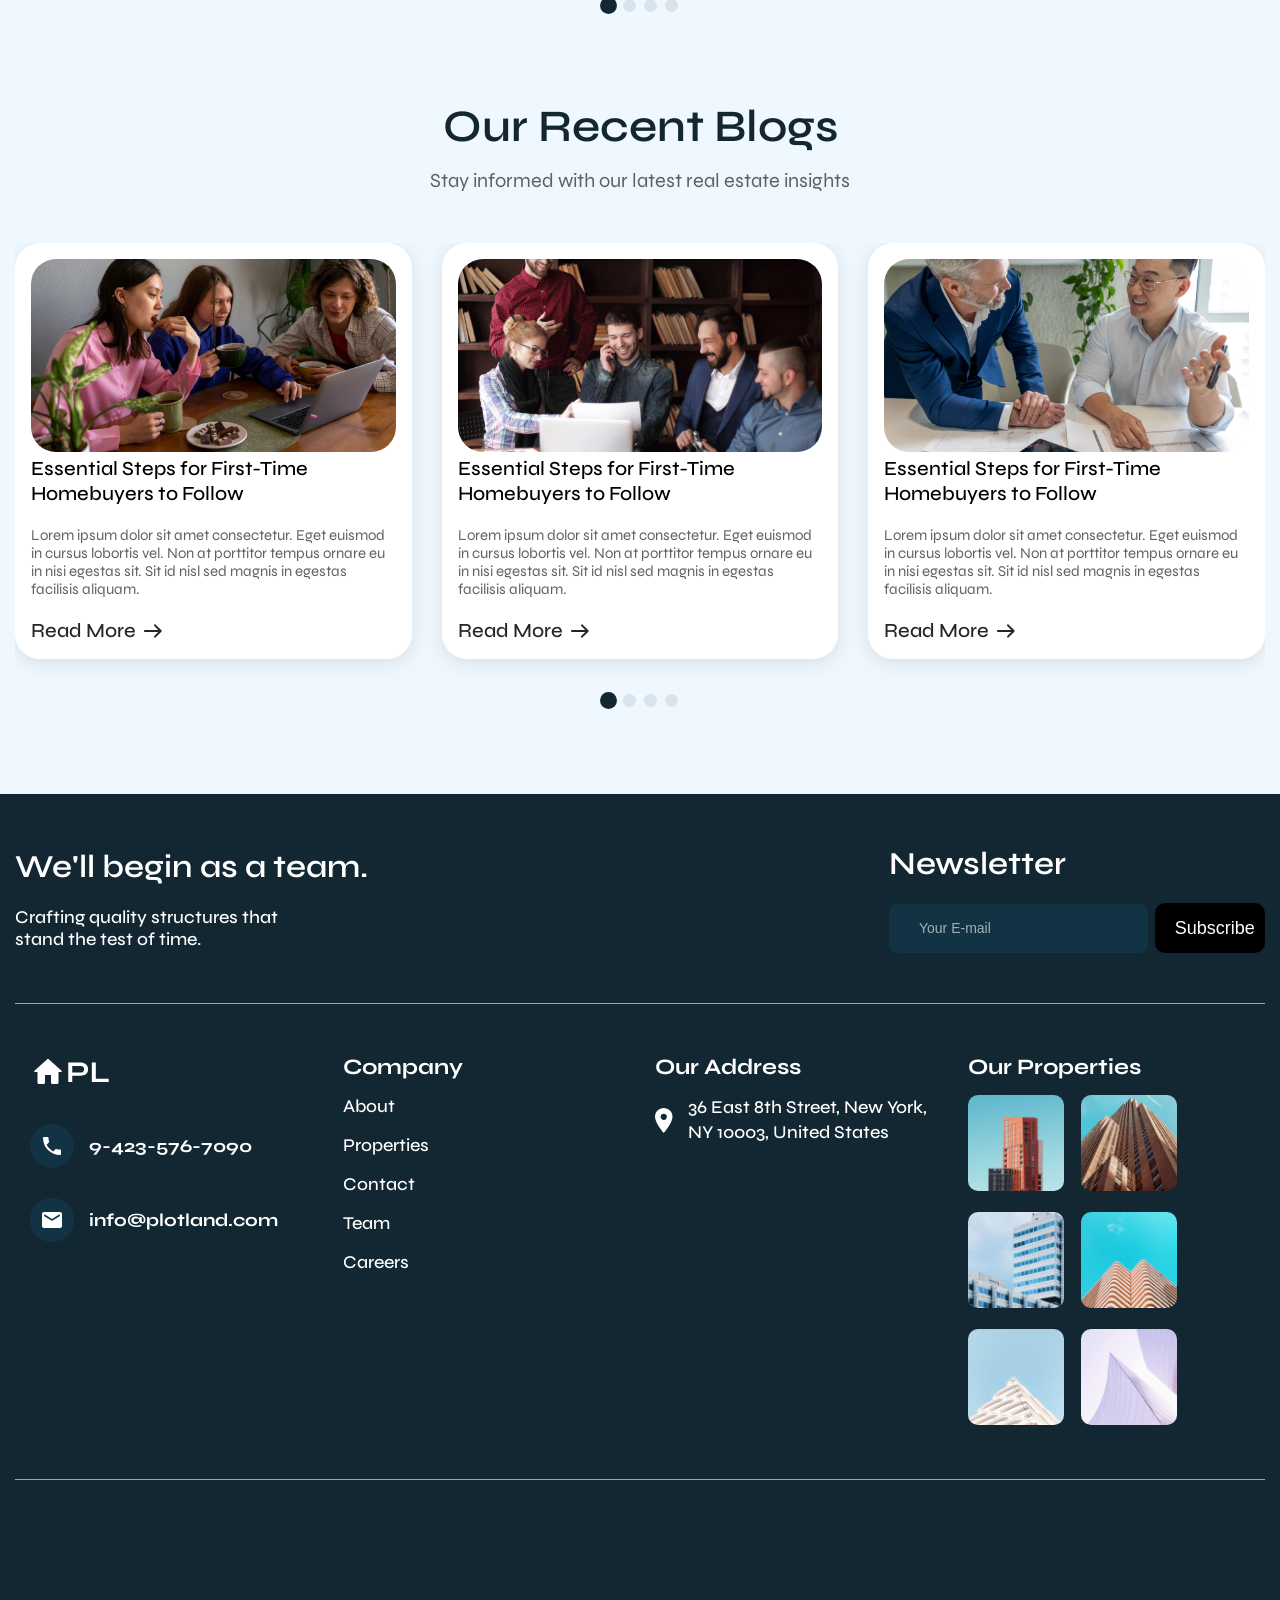
==== commit de905ae5: "updated file" ====
--- a/index.html
+++ b/index.html
@@ -50,16 +50,19 @@
                 <div class="swiper-slide" style="background-image: url('./assets/images/hero-bg.svg');">
                     <div class="container">
                         <div class="banner-content content-1">
-                            <h1 data-aos="fade-right" data-aos-delay="0" data-aos-duration="800" style="max-width: 650px;">Finding Your New
+                            <h1 data-aos="fade-right" data-aos-delay="0" data-aos-duration="800"
+                                style="max-width: 650px;">Finding Your New
                                 Home Is Simple</h1>
-                            <p data-aos="fade-right" data-aos-delay="150" data-aos-duration="800">Lorem ipsum dolor sit amet consectetur. Vitae tempus diam risus est morbi senectus at
+                            <p data-aos="fade-right" data-aos-delay="150" data-aos-duration="800">Lorem ipsum dolor sit
+                                amet consectetur. Vitae tempus diam risus est morbi senectus at
                                 tristique
                                 duis.
                                 Sit morbi risus pellentesque arcu. Bibendum malesuada aenean risus gravida scelerisque
                                 ornare.
                                 Purus.</p>
                             <div class="nav-btn">
-                                <a data-aos="fade-right" data-aos-delay="300" data-aos-duration="800" class="btn-hover-effect" href="#">Contact now</a>
+                                <a data-aos="fade-right" data-aos-delay="300" data-aos-duration="800"
+                                    class="btn-hover-effect" href="#">Contact now</a>
                             </div>
                         </div>
                     </div>
@@ -110,7 +113,8 @@
         <div class="container">
             <div class="viewed-top">
                 <h2 data-aos="fade-up" data-aos-duration="600" class="cmn-head">Most Viewed</h2>
-                <p data-aos="fade-up" data-aos-delay="200" class="cmn-para">Discover a range of vacation homes worldwide. book securely and get
+                <p data-aos="fade-up" data-aos-delay="200" class="cmn-para">Discover a range of vacation homes
+                    worldwide. book securely and get
                     expert customer support for a stress free stay </p>
             </div>
             <div class="row">
@@ -234,7 +238,7 @@
                     </div>
                 </div>
             </div>
-            <div class="view-property" >
+            <div class="view-property">
                 <a class="btn-hover-effect" href="">View Our All Properties</a>
             </div>
         </div>
@@ -275,7 +279,8 @@
         <div class="container">
             <div class="our-work-top">
                 <h2 data-aos="fade-up" data-aos-duration="600" class="cmn-head">Our Work In 3 Steps</h2>
-                <p data-aos="fade-up" data-aos-duration="200" class="cmn-para">Discover a range of vacation homes worldwide. book securely and get
+                <p data-aos="fade-up" data-aos-duration="200" class="cmn-para">Discover a range of vacation homes
+                    worldwide. book securely and get
                     expert customer support for a stress free stay </p>
             </div>
             <div class="row">
@@ -346,7 +351,8 @@
         <div class="container">
             <div class="explore-top">
                 <h2 data-aos="fade-up" data-aos-duration="600" class="cmn-head">Explore Our Elite Agent</h2>
-                <p data-aos="fade-up" data-aos-duration="200" class="cmn-para">Meet the epitome of excellence in real estate – our Elite
+                <p data-aos="fade-up" data-aos-duration="200" class="cmn-para">Meet the epitome of excellence in real
+                    estate – our Elite
                     Agent, a standout professional in the industry.</p>
             </div>
             <div class="row">
@@ -424,7 +430,8 @@
         <div class="container">
             <div class="test-head">
                 <h2 data-aos="fade-up" data-aos-duration="600" class="cmn-head">Testimonials from clients</h2>
-                <p data-aos="fade-up" data-aos-duration="200" class="cmn-para">Group One is excited to present this exceptional property in the prestigious
+                <p data-aos="fade-up" data-aos-duration="200" class="cmn-para">Group One is excited to present this
+                    exceptional property in the prestigious
                     location.</p>
             </div>
 
@@ -506,8 +513,9 @@
     <section class="blogs">
         <div class="container">
             <div class="blogs-top">
-                <h2 data-aos="fade-up" data-aos-duration="600"  class="cmn-head">Our Recent Blogs</h2>
-                <p data-aos="fade-up" data-aos-duration="200" data-aos-delay="150">Stay informed with our latest real estate insights</p>
+                <h2 data-aos="fade-up" data-aos-duration="600" class="cmn-head">Our Recent Blogs</h2>
+                <p data-aos="fade-up" data-aos-duration="200" data-aos-delay="150">Stay informed with our latest real
+                    estate insights</p>
             </div>
             <div class="swiper blog-swiper">
                 <div class="swiper-wrapper">
@@ -515,6 +523,42 @@
                         <div class="blog-card">
                             <div class="blog-image">
                                 <img src="./assets/images/blog-1.svg" alt="">
+                            </div>
+                            <div class="blog-txt">
+                                <h3 class="cmn-blog-txt">Essential Steps for First-Time Homebuyers
+                                    to Follow</h3>
+                                <p>Lorem ipsum dolor sit amet consectetur. Eget euismod in cursus lobortis vel. Non at
+                                    porttitor tempus ornare eu in nisi egestas sit. Sit id nisl sed magnis in egestas
+                                    facilisis aliquam.</p>
+                                <a  href="">
+                                   <span class="link1"> Read More </span>
+                                    <img src="./assets/images/right-arrow.svg" alt="">
+                                </a>
+                            </div>
+                        </div>
+                    </div>
+                    <div class="swiper-slide">
+                        <div class="blog-card">
+                            <div class="blog-image">
+                                <img src="./assets/images/blog-2.svg" alt="">
+                            </div>
+                            <div class="blog-txt">
+                                <h3 class="cmn-blog-txt">Essential Steps for First-Time Homebuyers
+                                    to Follow</h3>
+                                <p>Lorem ipsum dolor sit amet consectetur. Eget euismod in cursus lobortis vel. Non at
+                                    porttitor tempus ornare eu in nisi egestas sit. Sit id nisl sed magnis in egestas
+                                    facilisis aliquam.</p>
+                                <a  href="">
+                                   <span class="link1"> Read More </span>
+                                    <img src="./assets/images/right-arrow.svg" alt="">
+                                </a>
+                            </div>
+                        </div>
+                    </div>
+                    <div class="swiper-slide">
+                        <div class="blog-card">
+                            <div class="blog-image">
+                                <img src="./assets/images/blog-3.svg" alt="">
                             </div>
                             <div class="blog-txt">
                                 <h3 class="cmn-blog-txt">Essential Steps for First-Time Homebuyers
@@ -523,7 +567,7 @@
                                     porttitor tempus ornare eu in nisi egestas sit. Sit id nisl sed magnis in egestas
                                     facilisis aliquam.</p>
                                 <a href="">
-                                    <span class="link-text">Read More</span>
+                                    <span class="link1"> Read More </span>
                                     <img src="./assets/images/right-arrow.svg" alt="">
                                 </a>
                             </div>
@@ -532,7 +576,7 @@
                     <div class="swiper-slide">
                         <div class="blog-card">
                             <div class="blog-image">
-                                <img src="./assets/images/blog-2.svg" alt="">
+                                <img src="./assets/images/blog-1.svg" alt="">
                             </div>
                             <div class="blog-txt">
                                 <h3 class="cmn-blog-txt">Essential Steps for First-Time Homebuyers
@@ -541,43 +585,7 @@
                                     porttitor tempus ornare eu in nisi egestas sit. Sit id nisl sed magnis in egestas
                                     facilisis aliquam.</p>
                                 <a href="">
-                                    <span class="link-text">Read More</span>
-                                    <img src="./assets/images/right-arrow.svg" alt="">
-                                </a>
-                            </div>
-                        </div>
-                    </div>
-                    <div class="swiper-slide">
-                        <div class="blog-card">
-                            <div class="blog-image">
-                                <img src="./assets/images/blog-3.svg" alt="">
-                            </div>
-                            <div class="blog-txt">
-                                <h3 class="cmn-blog-txt">Essential Steps for First-Time Homebuyers
-                                    to Follow</h3>
-                                <p>Lorem ipsum dolor sit amet consectetur. Eget euismod in cursus lobortis vel. Non at
-                                    porttitor tempus ornare eu in nisi egestas sit. Sit id nisl sed magnis in egestas
-                                    facilisis aliquam.</p>
-                                <a href="">
-                                    <span class="link-text">Read More</span>
-                                    <img src="./assets/images/right-arrow.svg" alt="">
-                                </a>
-                            </div>
-                        </div>
-                    </div>
-                    <div class="swiper-slide">
-                        <div class="blog-card">
-                            <div class="blog-image">
-                                <img src="./assets/images/blog-1.svg" alt="">
-                            </div>
-                            <div class="blog-txt">
-                                <h3 class="cmn-blog-txt">Essential Steps for First-Time Homebuyers
-                                    to Follow</h3>
-                                <p>Lorem ipsum dolor sit amet consectetur. Eget euismod in cursus lobortis vel. Non at
-                                    porttitor tempus ornare eu in nisi egestas sit. Sit id nisl sed magnis in egestas
-                                    facilisis aliquam.</p>
-                                <a href="">
-                                    <span class="link-text">Read More</span>
+                                    <span class="link1">Read More </span>
                                     <img src="./assets/images/right-arrow.svg" alt="">
                                 </a>
                             </div>
--- a/css/style.css
+++ b/css/style.css
@@ -65,16 +65,6 @@
     z-index: 99;
 }
 
-.nav-logo {
-    transition: transform 0.5s cubic-bezier(0.4, 0, 0.2, 1),
-        filter 0.5s cubic-bezier(0.4, 0, 0.2, 1);
-}
-
-.nav-logo:hover {
-    transform: scale(1.5);
-    filter: drop-shadow(0 0 6px rgba(0, 255, 255, 0.4));
-}
-
 .nav-wrpr,
 .navbar-collapse,
 .navbar-collapse>ul {
@@ -108,13 +98,13 @@
     text-decoration: none;
     font-size: 18px;
     color: #1e1e1e;
-    padding: 6px 0;
+    padding: 2px 0;
     transition: color 0.3s ease;
 }
 
 /* Hover text color */
 .nav-list a:hover {
-    color: #268391;
+    color: #7df3f3;
 }
 
 /* Underline effect */
@@ -238,6 +228,7 @@
     display: flex;
     flex-direction: column;
     gap: 30px;
+    padding: 100px 0;
 }
 
 /* .content-1 {
@@ -294,8 +285,12 @@
     padding: 0 15px;
 }
 
+.viewed-img {
+    width: 100%;
+}
+
 .viewed-img>img {
-    max-width: 424px;
+    /* max-width: 424px; */
     object-fit: contain;
     width: 100%;
 }
@@ -309,6 +304,7 @@
     border-radius: 25px;
     padding: 18px 15px;
     height: 100%;
+    width: 100%;
 }
 
 
@@ -465,6 +461,14 @@
     display: none !important;
 }
 
+.mostViewedSwiper .swiper-wrapper {
+    width: 100%;
+}
+
+.mostViewedSwiper .swiper-slide {
+    width: 100%;
+}
+
 /* find house */
 
 .col-50 {
@@ -833,18 +837,28 @@
 }
 
 .blog-swiper .swiper-slide {
+    width: 100%;
     transition: transform 0.3s ease !important;
 }
 
+.blog-swiper .swiper-wrapper {
+    margin-bottom: 60px;
+}
+
 .blog-card {
+    width: 100%;
     padding: 16px;
     background: #FFFFFF;
     border-radius: 25px;
     box-shadow: 0 4px 20px rgba(0, 0, 0, 0.1);
 }
 
+.blog-image {
+    width: 100%;
+}
+
 .blog-image>img {
-    max-width: 424px;
+    /* max-width: 424px; */
     border-radius: 25px;
     width: 100%;
     object-fit: contain;
@@ -864,7 +878,7 @@
 }
 
 .blog-txt a {
-    display: flex;
+    display: inline-flex;
     align-items: center;
     gap: 5px;
     font-weight: 500;
@@ -877,12 +891,11 @@
     transition: transform 0.3s ease;
 }
 
-.link-text {
-    position: relative;
+.link1{
     display: inline-block;
 }
 
-.link-text::after {
+.link1::after {
     content: "";
     position: absolute;
     bottom: 0;
@@ -895,7 +908,7 @@
     transition: transform 0.3s ease;
 }
 
-.blog-txt a:hover .link-text::after {
+.blog-txt a:hover .link1::after {
     transform: scaleX(1);
 }
 
@@ -907,31 +920,10 @@
     transition: transform 0.3s ease;
 }
 
-.blog-txt a:hover img {
+/* .blog-txt a:hover img {
     transform: translateX(5px);
-}
-
-.blog-swiper .swiper-slide {
-    width: 30%;
-}
-
-.blog-swiper .swiper-wrapper {
-    margin-bottom: 60px;
-}
-
-.blog-swiper .swiper-wrapper:hover>.swiper-slide {
-    transition: 0.3s ease;
-}
-
-.blog-swiper .swiper-wrapper:hover>.swiper-slide:not(:hover) {
-    filter: blur(4px);
-    transform: scaleX(0.95);
-}
-
-.blog-swiper .swiper-slide:hover {
-    transform: scaleX(1.05);
-    z-index: 2;
-}
+} */
+
 
 /* footer */
 
@@ -1085,7 +1077,6 @@
 }
 
 .location p {
-    max-width: 240px;
     font-weight: 500;
     font-size: 18px;
     line-height: 25px;
@@ -1241,9 +1232,9 @@
         padding: 13px 25px;
     }
 
-    /* .banner-content {
-        padding: 90px 0;
-    } */
+    .banner-content {
+        padding: 70px 0;
+    }
 
 
 
@@ -1272,12 +1263,12 @@
 
 }
 
-@media (max-width: 576px) {
+/* @media (max-width: 576px) {
     /* .banner-content {
         padding: 80px 0;
     } */
 
-    .banner-section {
+    /* .banner-section {
         height: 70vh;
     }
 
@@ -1296,9 +1287,9 @@
         font-size: 14px;
     }
 
-}
-
-@media screen and (max-width : 320px) {
+} */
+
+@media screen and (max-width : 576px) {
 
     .navbar-collapse,
     .navbar-collapse ul {
@@ -1319,12 +1310,19 @@
     } */
 
     .banner-section {
-        height: 60vh;
+        height: 90vh;
+    }
+    .banner-content {
+        padding: 60px 0;
+    }
+
+    .hero-swiper {
+        padding-top: 100px;
     }
 
     .banner-content h1 {
-        font-size: 25px;
-        line-height: 30px;
+        font-size: 20px;
+        line-height: 25px;
     }
 
     .banner-content p {
@@ -1332,6 +1330,12 @@
         line-height: 15px;
     }
 
+}
+
+@media screen and (max-width : 1400px) {
+    .view-btns {
+        gap: 10px;
+    }
 }
 
 @media screen and (max-width : 1360px) {
@@ -2082,6 +2086,351 @@
 
 @media screen and (max-width: 576px) {
     .cmn-head {
+        font-size: 20px;
+        margin-bottom: 5px;
+    }
+
+    .cmn-para {
+        font-size: 12px;
+        line-height: 1.5;
+    }
+
+    .cmn-view-txt {
+        font-size: 16px;
+    }
+
+    .cmn-view2-txt {
+        font-size: 14px;
+        margin: 5px 0;
+    }
+
+    .small-txt {
+        font-size: 9px;
+    }
+
+    .text-1 {
+        margin: 4px 0 5px 0;
+    }
+
+    .most-viewed {
+        padding: 20px 0;
+    }
+
+    .viewed-top {
+        margin-bottom: 15px;
+    }
+
+    .view-btn-1,
+    .view-btn-2,
+    .view-property .btn-hover-effect {
+        padding: 6px 18px;
+        font-size: 10px;
+    }
+
+    .view-property {
+        margin-top: 20px;
+    }
+
+    .col-50,
+    .col-23,
+    .col-4,
+    .col-25 {
+        width: 100%;
+    }
+
+    .find-house,
+    .our-work,
+    .get-house,
+    .testimonials,
+    .blogs {
+        padding-bottom: 25px;
+    }
+
+    .child-house-content,
+    .child-work {
+        gap: 8px;
+        align-items: center;
+        margin-top: 20px;
+    }
+
+    .child-house-content .btn-hover-effect,
+    .explr-btn .btn-hover-effect {
+        padding: 8px 25px;
+        font-size: 11px;
+        margin: 0 auto;
+    }
+
+    .cmn-work-head {
+        font-size: 14px;
+    }
+
+    .child-work p {
+        font-size: 10px;
+        text-align: center;
+    }
+
+    .numbers {
+        padding: 20px;
+        text-align: center;
+    }
+
+    .numbers .row {
+        justify-content: space-evenly;
+    }
+
+    .stats {
+        width: 50%;
+    }
+
+    .cmn-number-text {
+        font-size: 35px;
+        line-height: 35px;
+    }
+
+    .stats p {
+        font-size: 15px;
+        line-height: 35px;
+    }
+
+    .explore {
+        padding: 25px 0;
+    }
+
+    .col-4 {
+        display: flex;
+        justify-content: center;
+    }
+
+    .explr-img img {
+        max-width: 200px;
+    }
+
+    .explore-top {
+        gap: 5px;
+        margin-bottom: 15px;
+    }
+
+    .explr-img {
+        margin-bottom: 8px;
+    }
+
+    .cmn-expl-txt {
+        font-size: 16px;
+        line-height: 20px;
+        margin-bottom: 5px;
+    }
+
+    .explr-btn {
+        margin-top: 10px;
+    }
+
+    .top-house-content,
+    .bottom-house-content {
+        gap: 20px;
+        margin: 15px 0;
+    }
+
+    .house-content img {
+        max-width: 40px;
+    }
+
+    .house-content .cmn-para {
+        font-size: 10px;
+    }
+
+    .get-house .row {
+        gap: 10px;
+    }
+
+    .get-house .cmn-head {
+        text-align: center;
+    }
+
+    .testimonialSwiper {
+        padding: 25px 0;
+    }
+
+    .testimonialSwiper .swiper-wrapper {
+        margin-bottom: 30px;
+    }
+
+    .swiper-pagination-bullet {
+        width: 8px !important;
+        height: 8px !important;
+    }
+
+    .testimonial-card {
+        padding: 10px 20px;
+    }
+
+    .slide-text h4 {
+        font-size: 14px;
+        margin: 5px 0;
+    }
+
+    .slide-text p {
+        font-size: 10px;
+        line-height: 18px;
+        max-width: 100vw;
+    }
+
+    .avatar {
+        width: 40px;
+        height: 40px;
+        margin-bottom: 6px;
+    }
+
+    .stars img {
+        max-width: 100px;
+    }
+
+    .test-head {
+        margin-bottom: 22px;
+        text-align: center;
+    }
+
+    .test-head h2,
+    .blogs-top h2 {
+        margin-bottom: 8px;
+    }
+
+    .blogs-top {
+        margin-bottom: 18px;
+    }
+
+    .blogs-top p {
+        font-size: 12px;
+    }
+
+    .blog-card {
+        padding: 8px;
+        display: flex;
+        flex-direction: column;
+        align-items: center;
+    }
+
+    .cmn-blog-txt {
+        font-size: 12px;
+        line-height: 16px;
+        margin-bottom: 8px;
+    }
+
+    .blog-txt p {
+        font-size: 10px;
+    }
+
+    .blog-txt a {
+        gap: 4px;
+        font-size: 14px;
+        margin-top: 10px;
+    }
+
+    .blog-swiper .swiper-wrapper {
+        margin-bottom: 30px;
+    }
+
+    /* .blog-image>img {
+        width: 100%;
+    } */
+
+    .footer {
+        padding: 20px 0;
+    }
+
+    .footer-top {
+        margin-bottom: 25px;
+        text-align: center;
+        justify-content: center;
+        row-gap: 5px;
+    }
+
+    .footer-top h2 {
+        font-size: 15px;
+    }
+
+    .footer-top p,
+    .foot-1 p,
+    .location p,
+    .child-foot ul li a,
+    .bottom-right-foot p,
+    .foot-txt {
+        font-size: 10px;
+    }
+
+    .newsletter-form {
+        gap: 5px;
+        margin-top: 10px;
+    }
+
+    .newsletter-form input {
+        padding: 13px 22px;
+    }
+
+    .newsletter-form input::placeholder {
+        font-size: 10px;
+    }
+
+    .newsletter-form button {
+        padding: 10px 20px;
+        font-size: 10px;
+    }
+
+    footer .row {
+        padding: 30px 0;
+        row-gap: 15px;
+        text-align: center;
+    }
+
+    .phone,
+    .email,
+    .location,
+    .foot-images,
+    .bottom-right-foot {
+        gap: 8px;
+    }
+
+    .location {
+        justify-content: center;
+    }
+
+    .foot-images {
+        justify-content: space-evenly;
+    }
+
+    .foot-images img,
+    .foot-1 img {
+        max-width: 35px;
+    }
+
+    .fa-brands {
+        font-size: 15px;
+        padding: 8px;
+    }
+
+    .child-foot h3 {
+        font-size: 12px;
+        margin-bottom: 8px;
+    }
+
+    .child-foot ul {
+        gap: 10px;
+    }
+
+    .bottom-foot {
+        padding-top: 35px;
+    }
+
+    .foot-1 {
+        flex-direction: row;
+        flex-wrap: wrap;
+        align-items: center;
+        justify-content: space-between;
+        gap: 18px;
+    }
+}
+
+/* @media screen and (max-width: 576px) {
+    .cmn-head {
         font-size: 22px;
         margin-bottom: 6px;
     }
@@ -2357,12 +2706,12 @@
         margin-bottom: 30px;
     }
 
-    /* 
+    
     .blog-card {
         display: flex;
         flex-direction: column;
         align-items: center;
-    } */
+    }
 
     .blog-image>img {
         max-width: 100%;
@@ -2487,15 +2836,10 @@
         row-gap: 15px;
     }
 
-}
-
-@media screen and (max-width : 575px) {
-    .viewed-img img {
-        max-width: 100%;
-    }
-}
-
-@media screen and (max-width: 320px) {
+} */
+
+
+/* @media screen and (max-width: 320px) {
     .cmn-head {
         font-size: 20px;
         margin-bottom: 5px;
@@ -2797,10 +3141,4 @@
     .foot-1 img {
         max-width: 35px;
     }
-}
-
-@media screen and (max-width : 765px) {
-    .blog-image>img {
-        max-width: 100%;
-    }
-}+} */
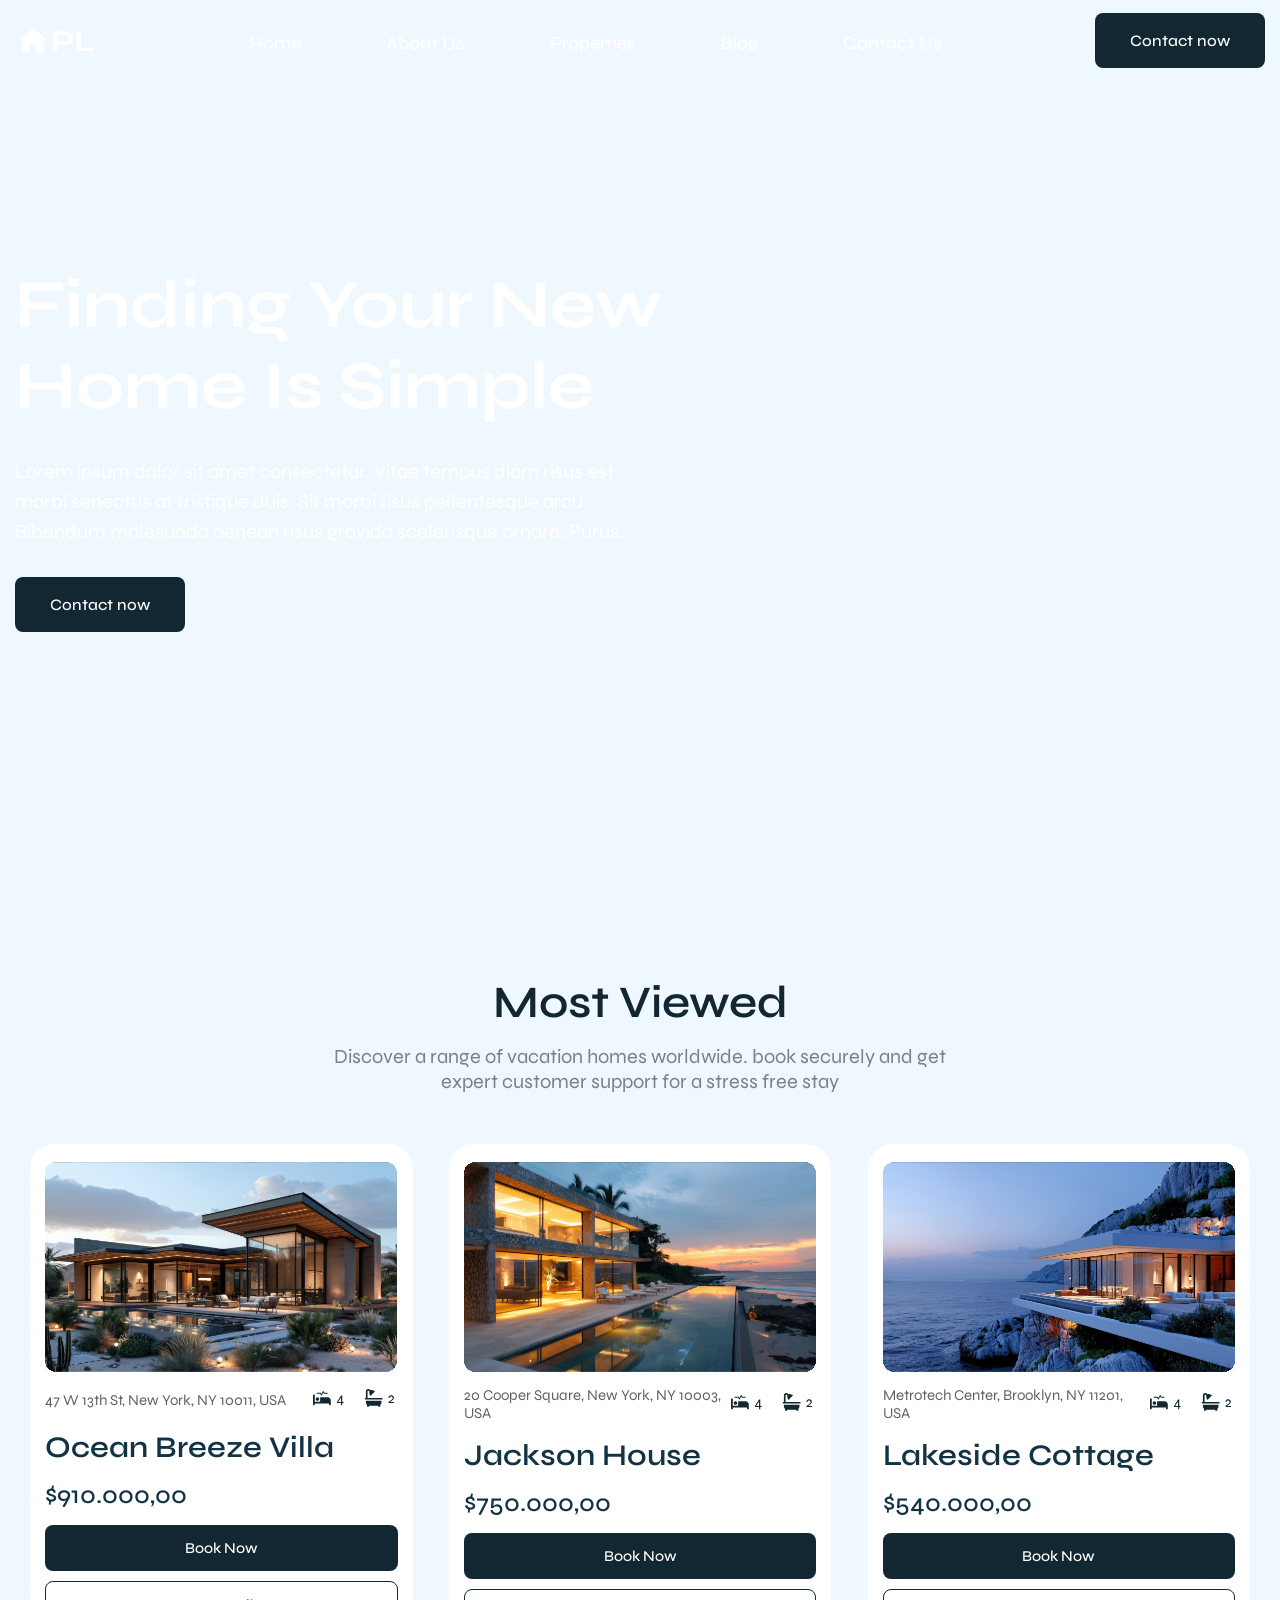
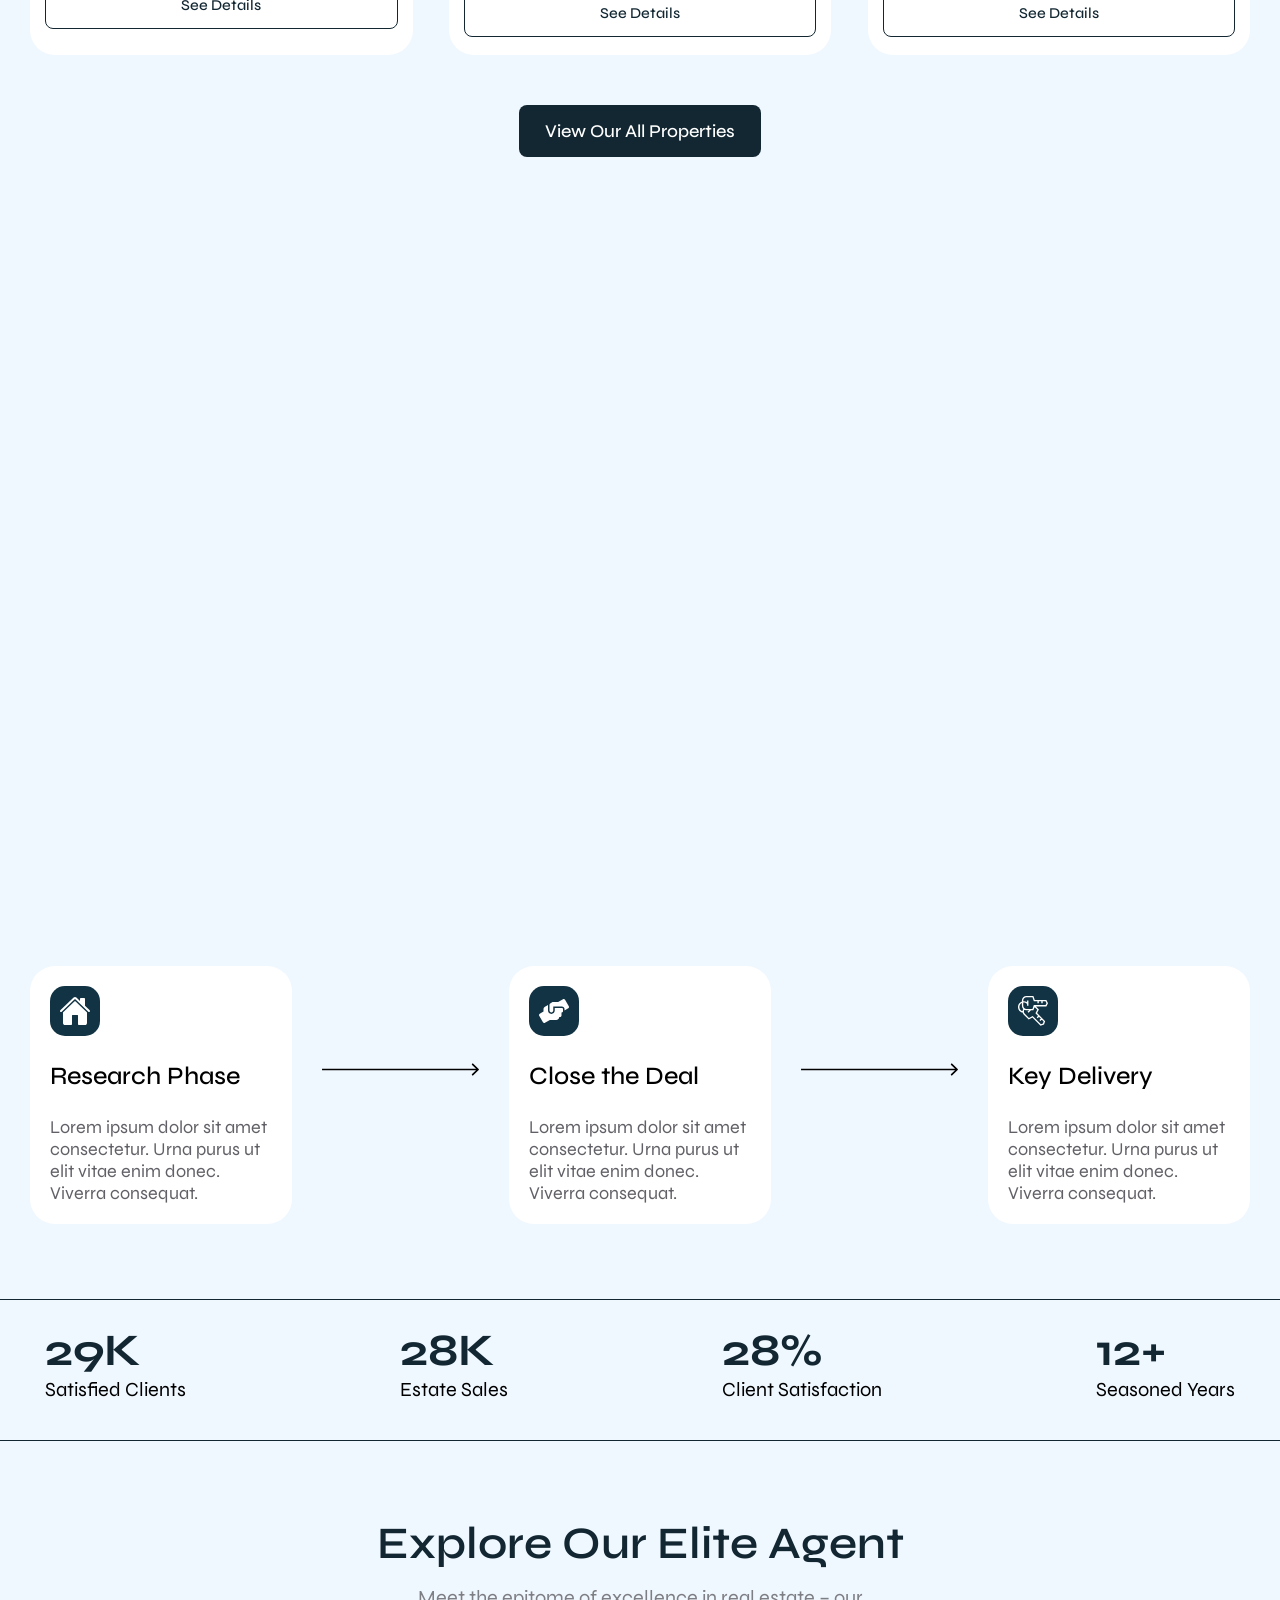
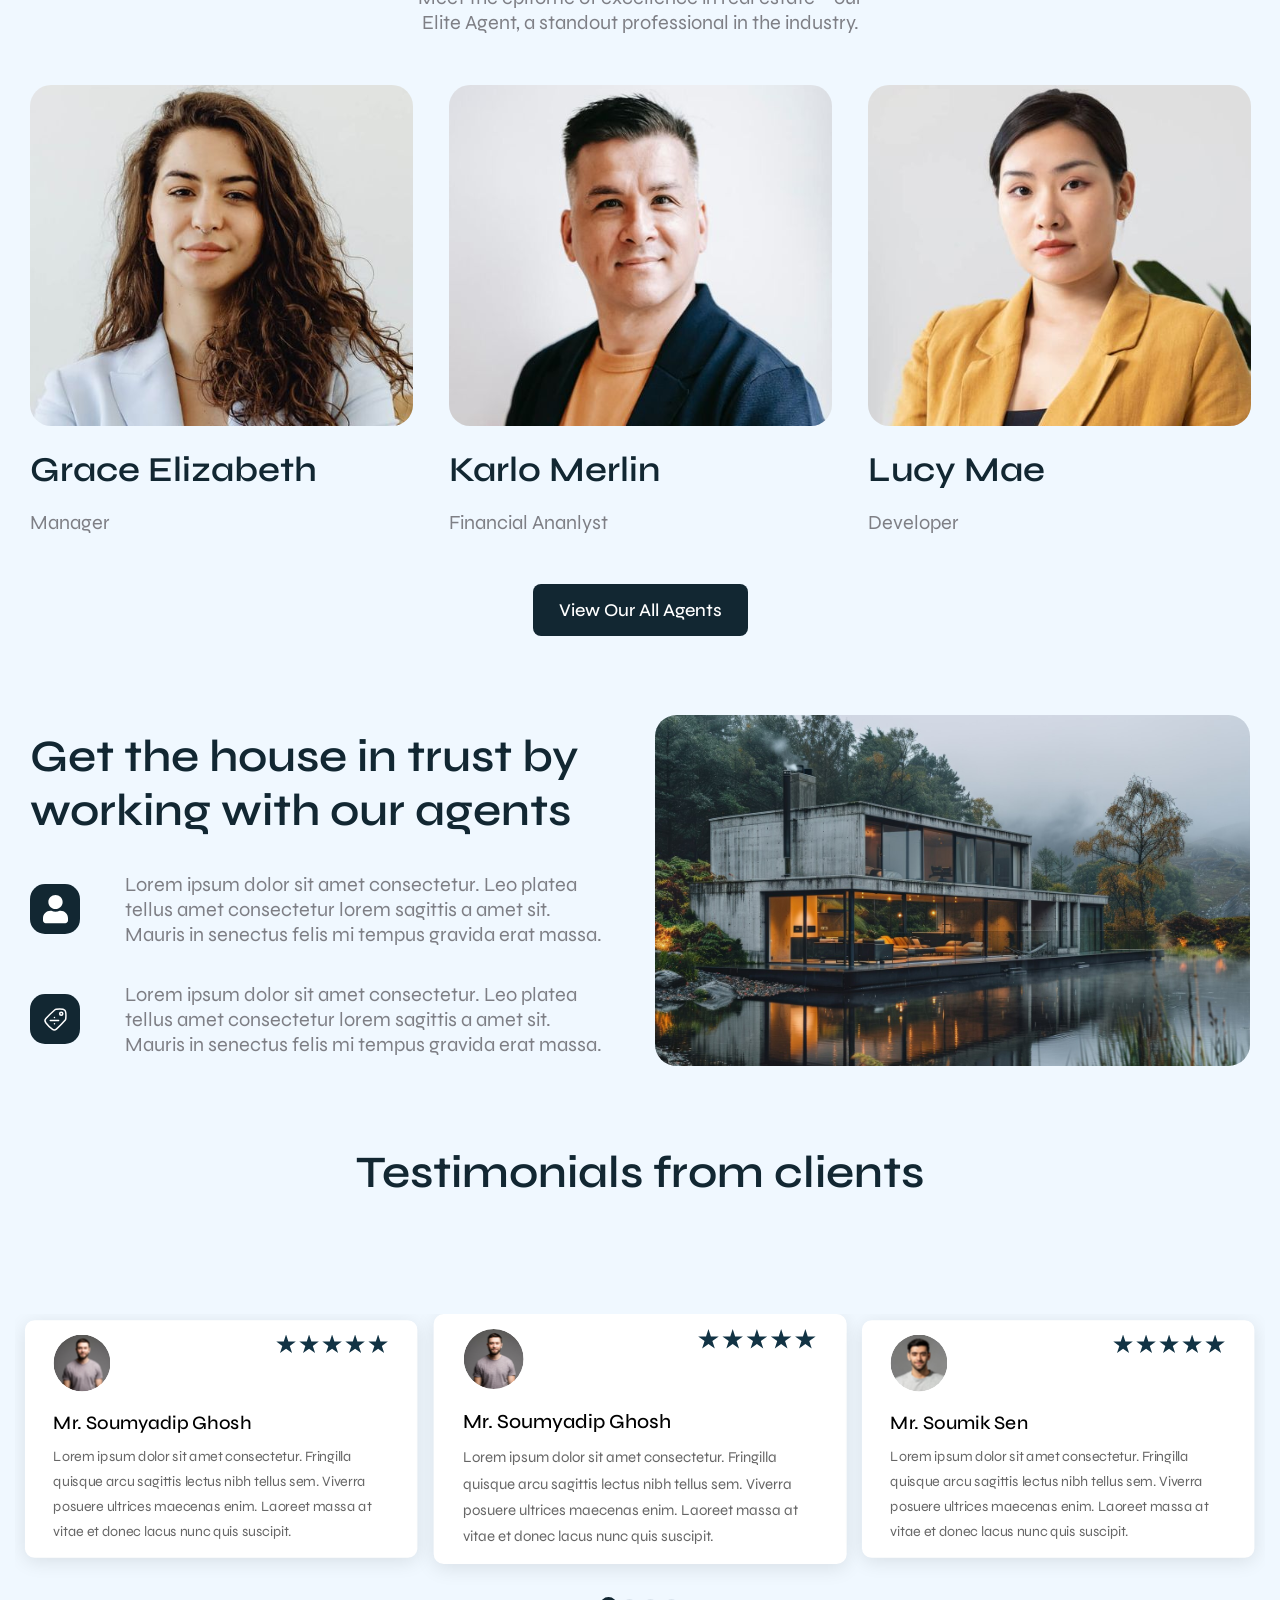
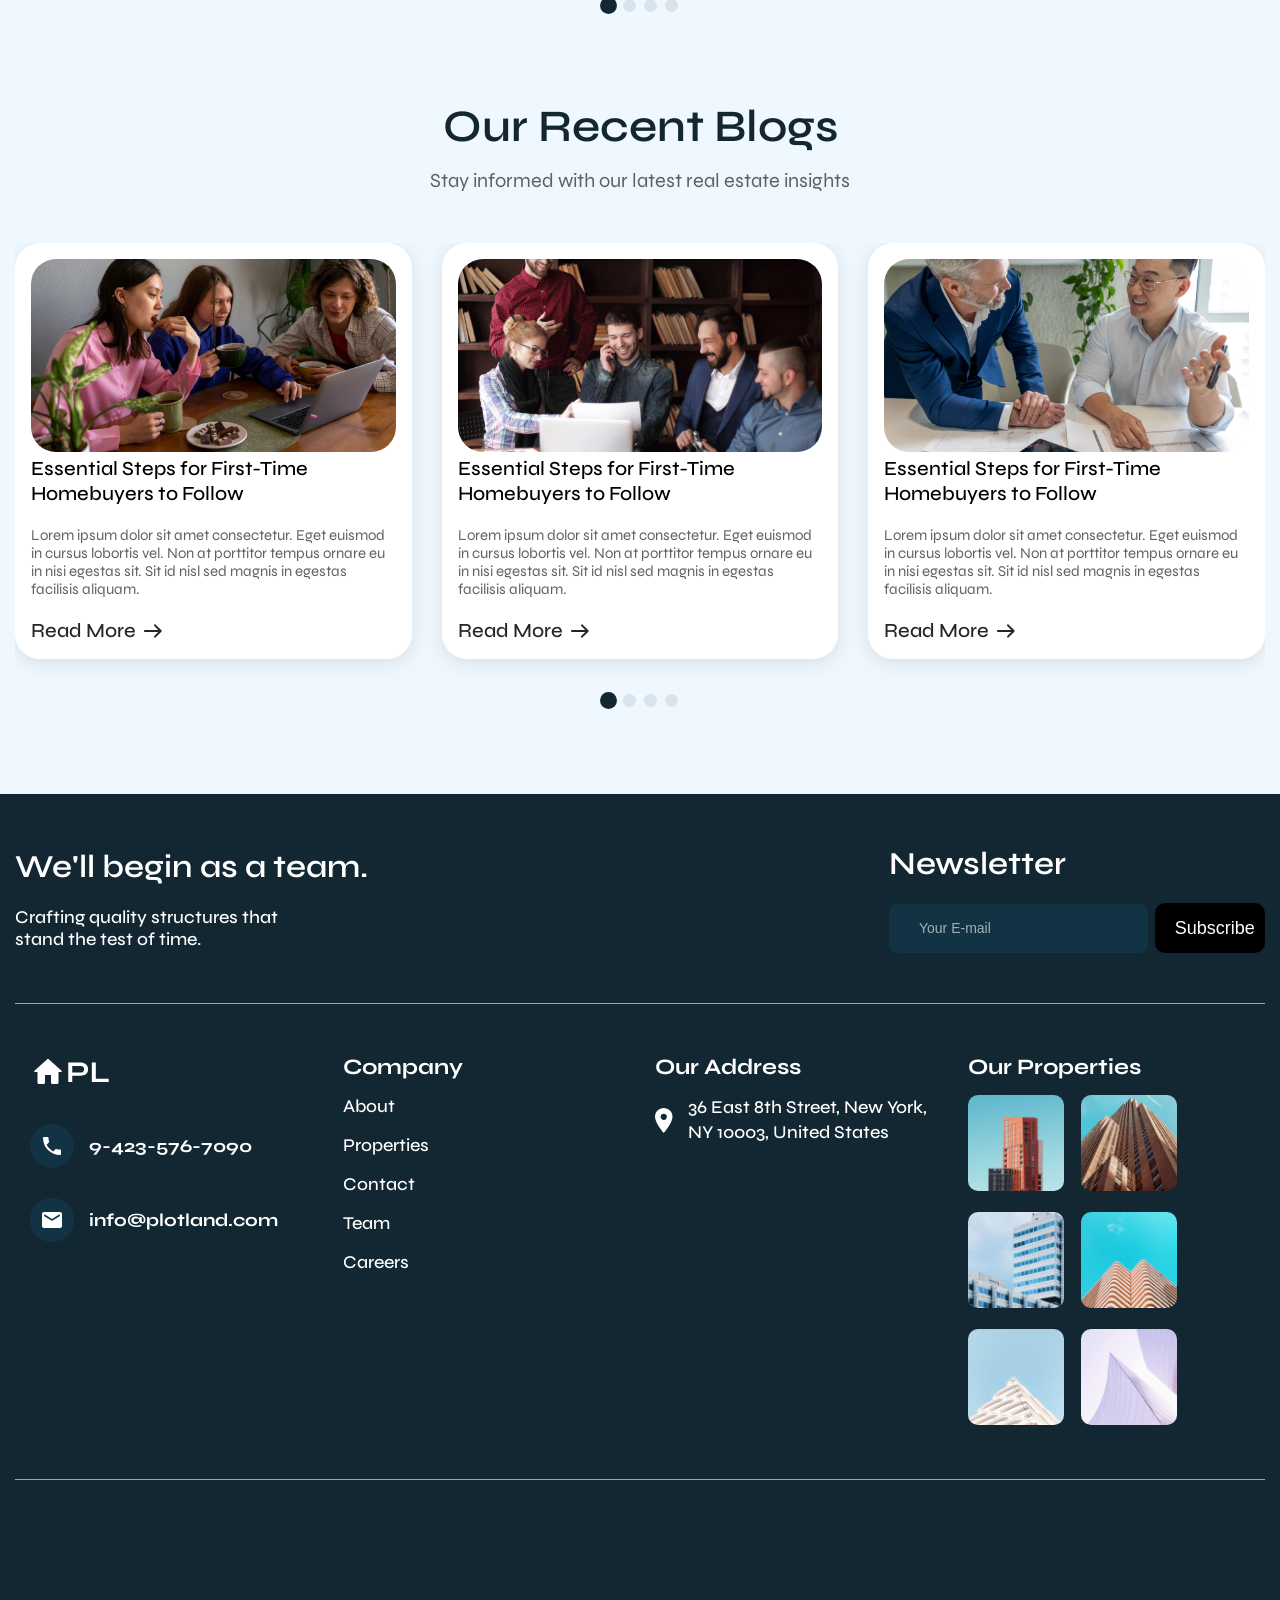
==== commit b395e70b: "updated file" ====
--- a/index.html
+++ b/index.html
@@ -633,7 +633,7 @@
                     <div class="child-foot">
                         <h3>Company</h3>
                         <ul>
-                            <li><a href="">About</a></li>
+                            <li><a href="about-us.html">About</a></li>
                             <li><a href="">Properties</a></li>
                             <li><a href="">Contact</a></li>
                             <li><a href="">Team</a></li>
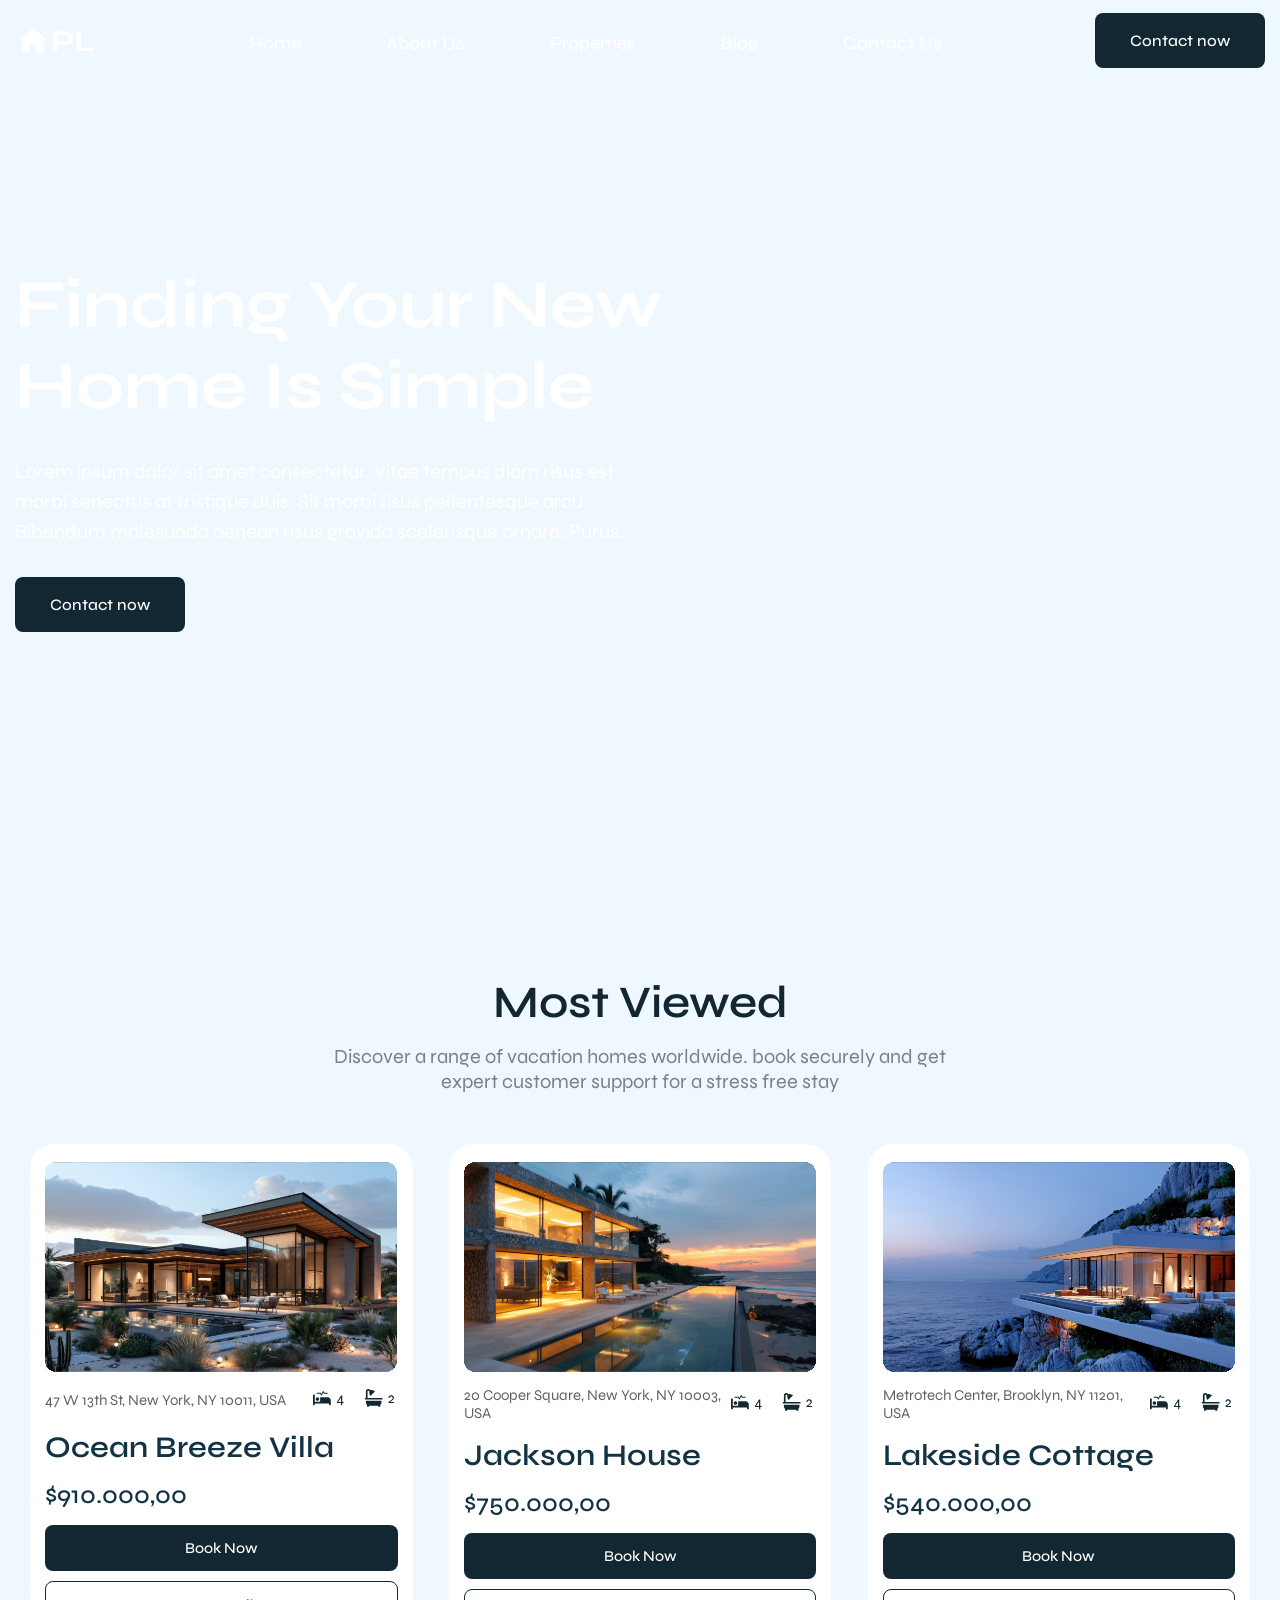
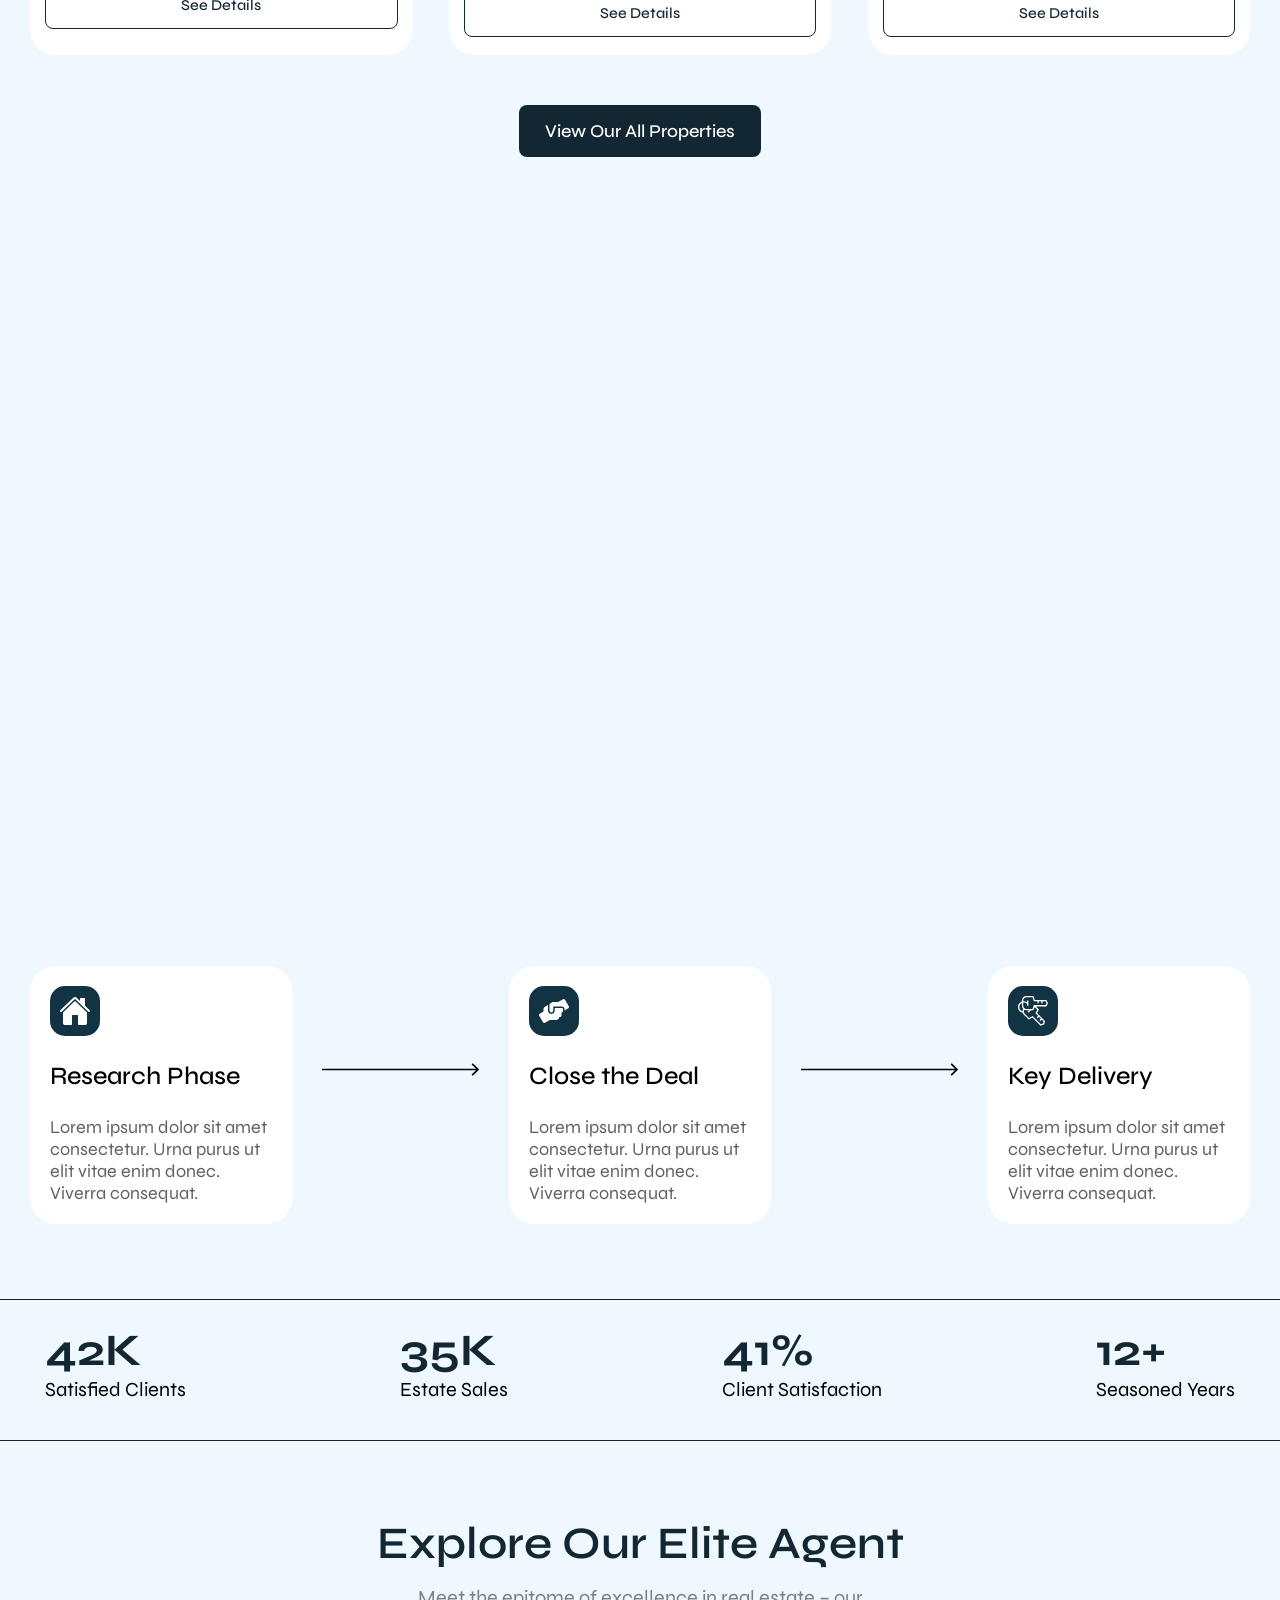
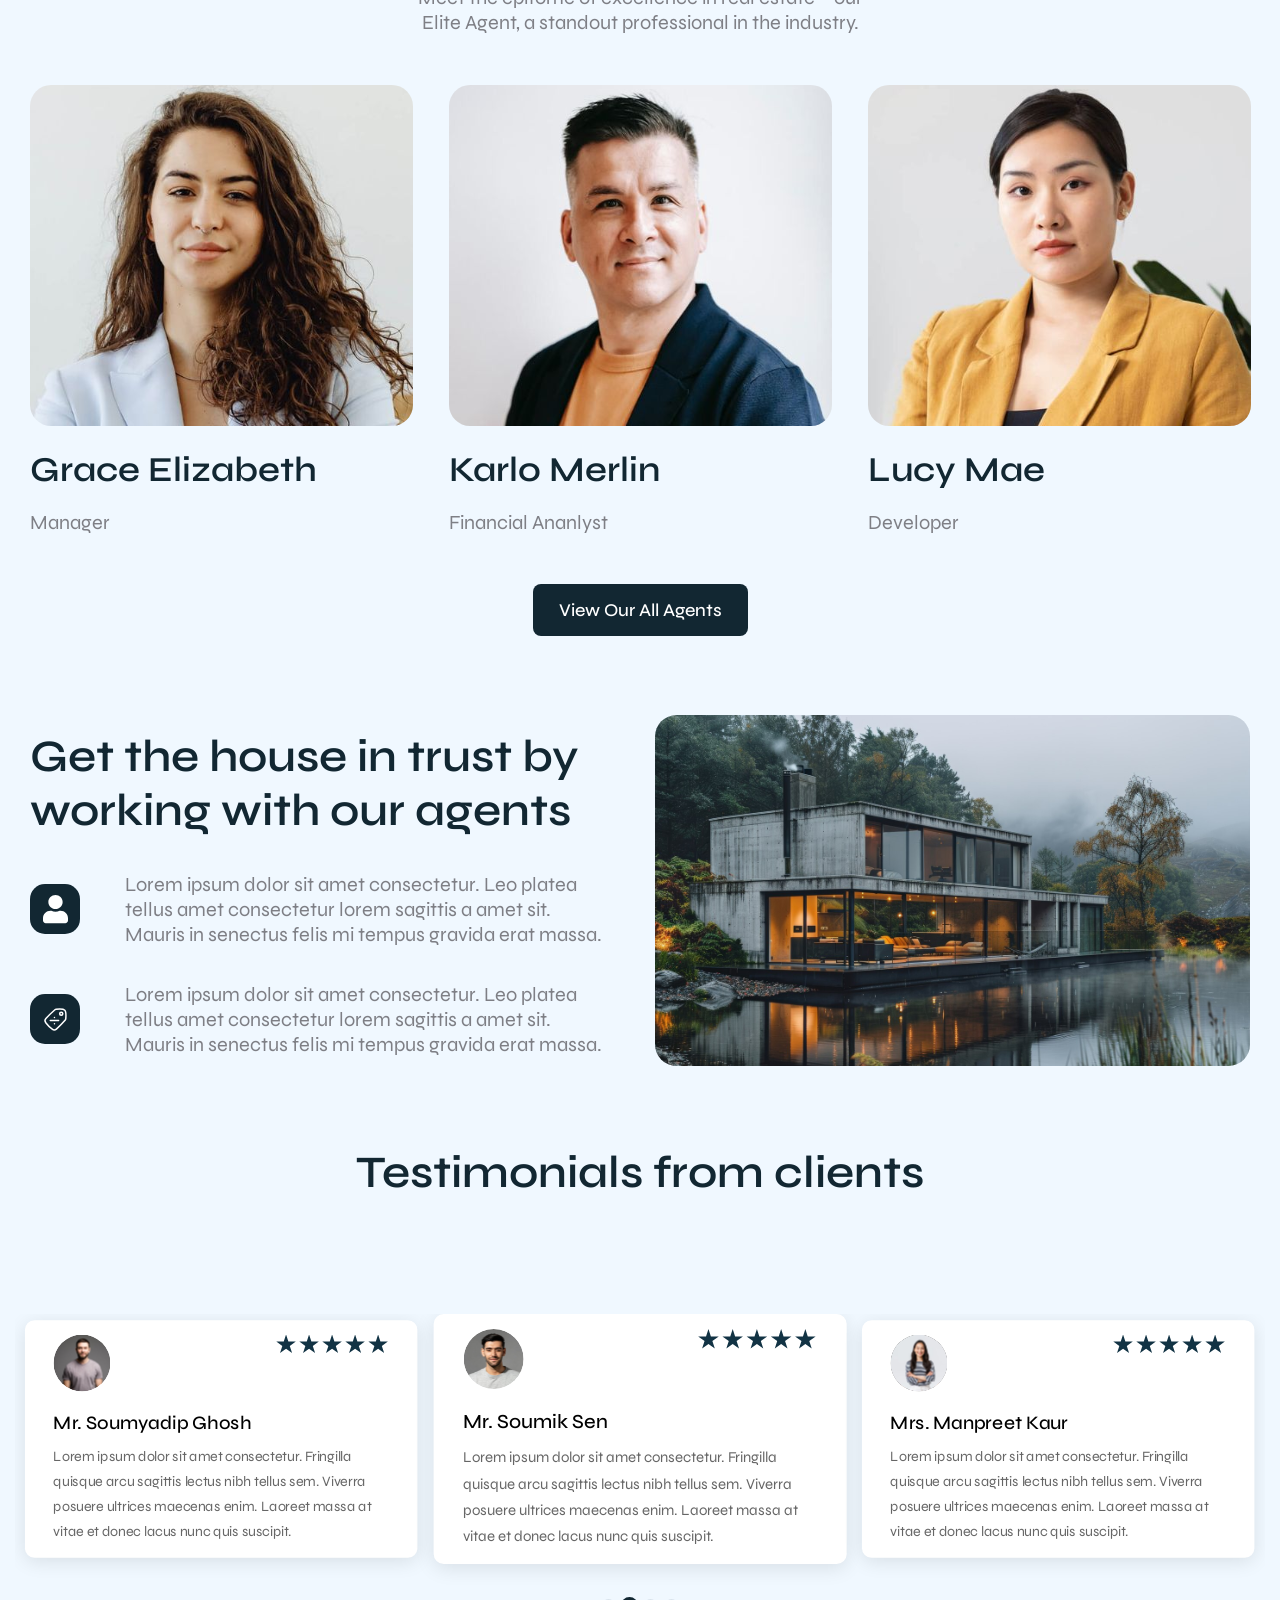
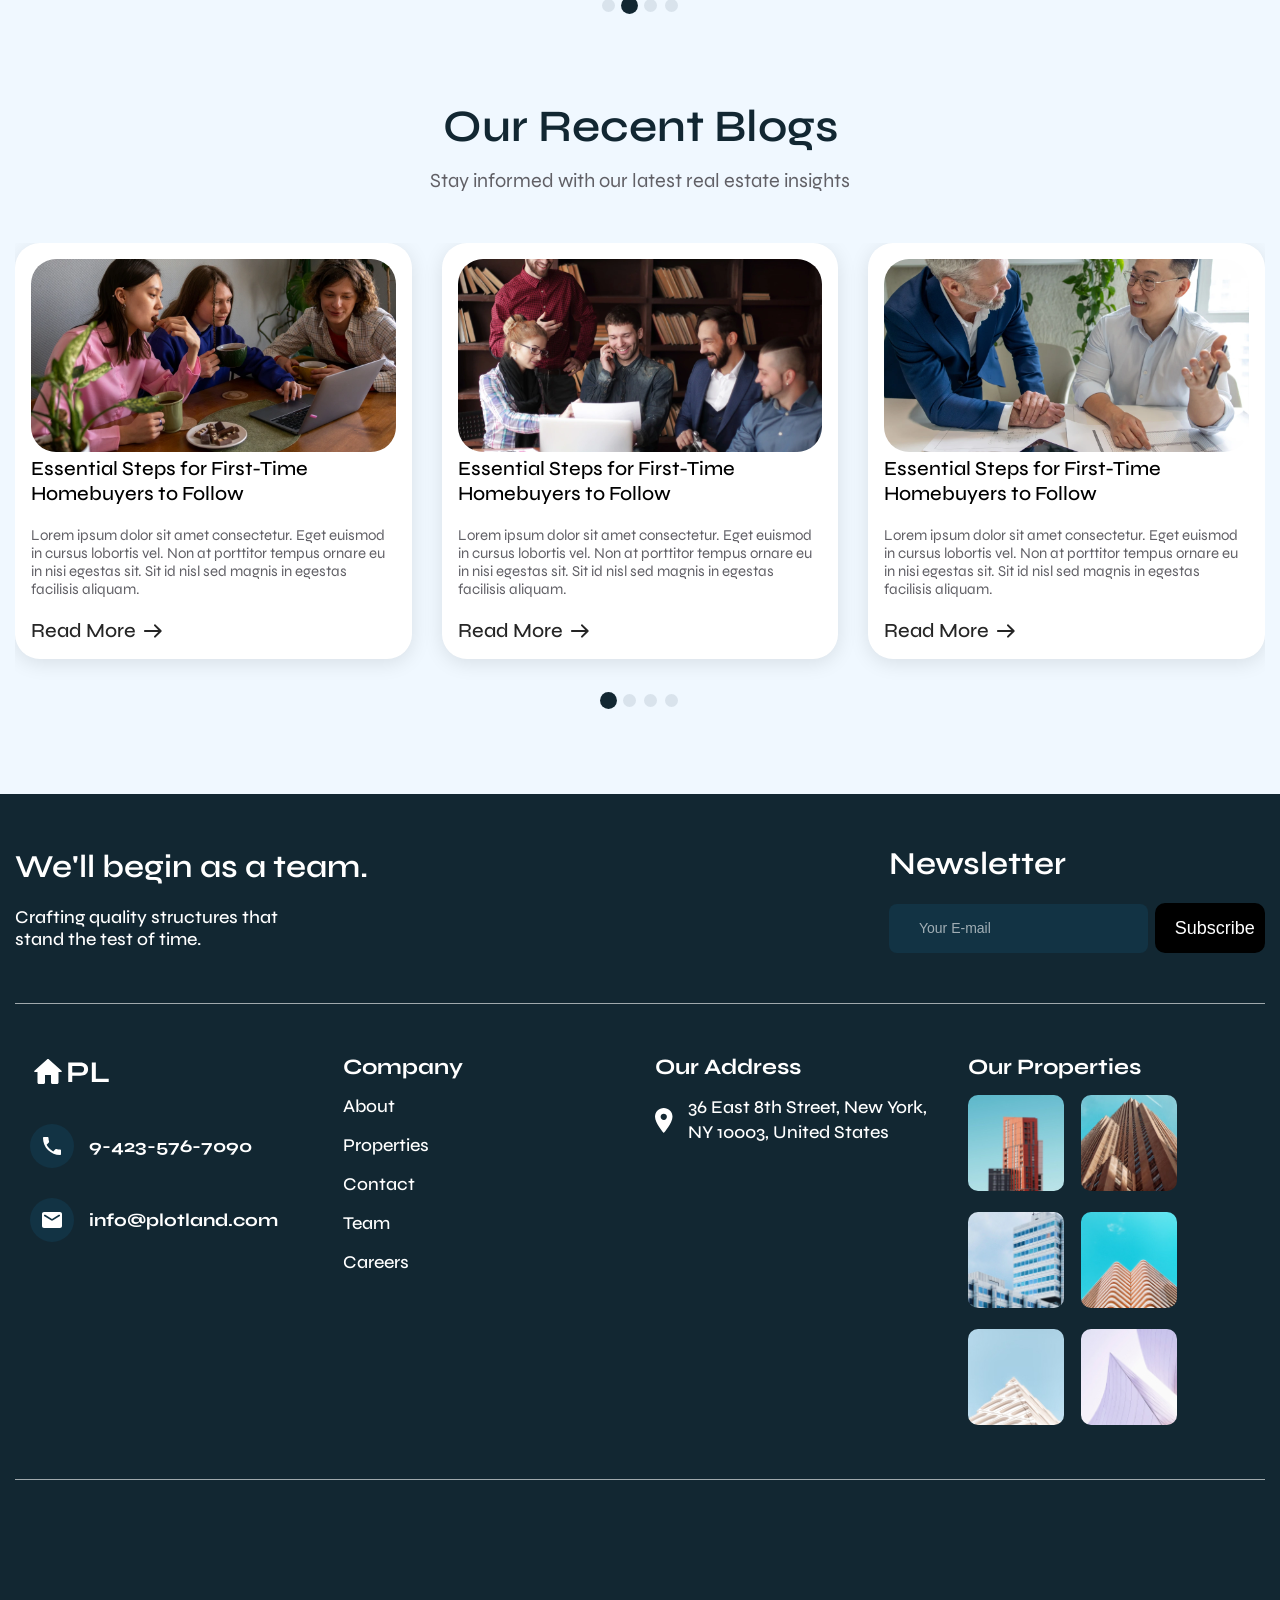
==== commit 4161ef26: "updated file" ====
--- a/index.html
+++ b/index.html
@@ -23,7 +23,13 @@
                         <a href="#"><img src="./assets/images/logo-img.svg" alt="" class="logo"></a>
                     </div>
                     <div class="nav-toggler">
-                        <i class="fa-solid fa-bars"></i>
+                        <div class="container1">
+                            <div class="checkmark">
+                                <span></span>
+                                <span></span>
+                                <span></span>
+                            </div>
+                        </div>
                     </div>
                     <div class="navbar-collapse">
                         <ul class="nav-list">
@@ -530,8 +536,8 @@
                                 <p>Lorem ipsum dolor sit amet consectetur. Eget euismod in cursus lobortis vel. Non at
                                     porttitor tempus ornare eu in nisi egestas sit. Sit id nisl sed magnis in egestas
                                     facilisis aliquam.</p>
-                                <a  href="">
-                                   <span class="link1"> Read More </span>
+                                <a href="">
+                                    <span class="link1"> Read More </span>
                                     <img src="./assets/images/right-arrow.svg" alt="">
                                 </a>
                             </div>
@@ -541,24 +547,6 @@
                         <div class="blog-card">
                             <div class="blog-image">
                                 <img src="./assets/images/blog-2.svg" alt="">
-                            </div>
-                            <div class="blog-txt">
-                                <h3 class="cmn-blog-txt">Essential Steps for First-Time Homebuyers
-                                    to Follow</h3>
-                                <p>Lorem ipsum dolor sit amet consectetur. Eget euismod in cursus lobortis vel. Non at
-                                    porttitor tempus ornare eu in nisi egestas sit. Sit id nisl sed magnis in egestas
-                                    facilisis aliquam.</p>
-                                <a  href="">
-                                   <span class="link1"> Read More </span>
-                                    <img src="./assets/images/right-arrow.svg" alt="">
-                                </a>
-                            </div>
-                        </div>
-                    </div>
-                    <div class="swiper-slide">
-                        <div class="blog-card">
-                            <div class="blog-image">
-                                <img src="./assets/images/blog-3.svg" alt="">
                             </div>
                             <div class="blog-txt">
                                 <h3 class="cmn-blog-txt">Essential Steps for First-Time Homebuyers
@@ -576,6 +564,24 @@
                     <div class="swiper-slide">
                         <div class="blog-card">
                             <div class="blog-image">
+                                <img src="./assets/images/blog-3.svg" alt="">
+                            </div>
+                            <div class="blog-txt">
+                                <h3 class="cmn-blog-txt">Essential Steps for First-Time Homebuyers
+                                    to Follow</h3>
+                                <p>Lorem ipsum dolor sit amet consectetur. Eget euismod in cursus lobortis vel. Non at
+                                    porttitor tempus ornare eu in nisi egestas sit. Sit id nisl sed magnis in egestas
+                                    facilisis aliquam.</p>
+                                <a href="">
+                                    <span class="link1"> Read More </span>
+                                    <img src="./assets/images/right-arrow.svg" alt="">
+                                </a>
+                            </div>
+                        </div>
+                    </div>
+                    <div class="swiper-slide">
+                        <div class="blog-card">
+                            <div class="blog-image">
                                 <img src="./assets/images/blog-1.svg" alt="">
                             </div>
                             <div class="blog-txt">
--- a/css/style.css
+++ b/css/style.css
@@ -12,6 +12,14 @@
     padding: 0 15px;
     width: 100%;
 }
+
+body.menu-open {
+    overflow: hidden;
+    position: fixed;
+    width: 100%;
+    top: 0;
+}
+
 
 html,
 body {
@@ -62,7 +70,7 @@
     top: 0;
     left: 0;
     right: 0;
-    z-index: 99;
+    z-index: 9999;
 }
 
 .nav-wrpr,
@@ -75,6 +83,7 @@
 
 .navbar-collapse {
     flex-grow: 2;
+    z-index: 9998;
 }
 
 .navbar-collapse ul {
@@ -85,6 +94,7 @@
 }
 
 /* nav-links effect */
+
 .nav-list {
     list-style: none;
     display: flex;
@@ -137,8 +147,62 @@
     color: white;
 }
 
-.nav-toggler .active {
-    color: black;
+/* toggler effect */
+.nav-toggler {
+    position: relative;
+    z-index: 1001;
+    padding: 20px;
+    cursor: pointer;
+}
+
+.container1 {
+    display: block;
+    position: relative;
+    width: 30px;
+    height: 24px;
+}
+
+.checkmark {
+    position: relative;
+    height: 100%;
+    width: 100%;
+}
+
+.checkmark span {
+    position: absolute;
+    height: 3px;
+    width: 100%;
+    background-color: white;
+    border-radius: 2px;
+    left: 0;
+    transition: all 0.7s ease-in-out;
+    pointer-events: none;
+}
+
+.checkmark span:nth-child(1) {
+    top: 0;
+}
+
+.checkmark span:nth-child(2) {
+    top: 50%;
+    transform: translateY(-50%);
+}
+
+.checkmark span:nth-child(3) {
+    bottom: 0;
+}
+
+/* Hamburger animation when active */
+.container1.active .checkmark span:nth-child(1) {
+    transform: translateY(10px) rotate(45deg);
+}
+
+.container1.active .checkmark span:nth-child(2) {
+    opacity: 0;
+}
+
+.container1.active .checkmark span:nth-child(3) {
+    transform: translateY(-10px) rotate(-45deg);
 }
 
 .active {
@@ -891,7 +955,7 @@
     transition: transform 0.3s ease;
 }
 
-.link1{
+.link1 {
     display: inline-block;
 }
 
@@ -1168,38 +1232,85 @@
 }
 
 /* Header Section */
+/* @media screen and (min-width: 992px) {
+    .navbar-collapse {
+        transform: none !important;
+        position: static;
+        display: flex !important;
+        flex-direction: row;
+        background: none;
+        min-height: auto;
+        padding: 0;
+    }
+
+    .container1.active .checkmark span:nth-child(1),
+    .container1.active .checkmark span:nth-child(2),
+    .container1.active .checkmark span:nth-child(3) {
+        all: unset;
+        background-color: white;
+        position: absolute;
+    }
+} */
+
 @media screen and (max-width : 991px) {
     .nav-toggler {
         display: block;
         margin-left: auto;
+        z-index: 9999;
     }
 
     .navbar-collapse {
-        position: absolute;
-        display: none;
-        left: 0;
+        position: fixed;
+        top: 0;
         right: 0;
-        top: 50px;
-        padding: 15px 0;
+        width: 70%;
+        height: 100vh;
+        background-color: #123344;
+        flex-direction: column;
+        align-items: center;
+        justify-content: center;
+        transform: translate(100%, -100%) scale(0.8);
+        opacity: 0;
+        pointer-events: none;
+        transition: transform 0.7s ease, opacity 0.5s ease;
+        padding-top: 80px;
+        
+        z-index: 9998;
+    }
+
+    .navbar-collapse.active {
+        transform: translate(0, 0) scale(1);
+        opacity: 1;
+        pointer-events: auto;
+    }
+
+    .navbar-collapse ul {
+        flex-direction: column;
+        gap: 10px;
+    }
+
+    .navbar-collapse .nav-btn {
+        margin-top: 20px;
     }
 
     .navbar-collapse ul li a {
-        color: #123344;
-        font-size: 16px;
-    }
-
-    .navbar-collapse,
+        color: white;
+    }
+
+    /* .navbar-collapse,
     .navbar-collapse ul {
         flex-direction: column;
         align-items: center;
         gap: 8px;
-        background: white;
+        background-color: #123344;
+        padding-top: 100px;
+
     }
 
     .navbar-collapse .nav-btn {
         text-align: center;
         margin-top: 10px;
-    }
+    } */
 
     /* .banner-content {
         padding: 100px 0;
@@ -1212,6 +1323,10 @@
 
     .banner-content p {
         font-size: 16px;
+    }
+
+    .container1 input:checked~.nav-list {
+        right: 0;
     }
 
 }
@@ -1268,7 +1383,7 @@
         padding: 80px 0;
     } */
 
-    /* .banner-section {
+/* .banner-section {
         height: 70vh;
     }
 
@@ -1296,6 +1411,11 @@
         gap: 4px;
     }
 
+    .navbar-collapse {
+        width: 100%;
+        height: 90vh !important;
+    }
+
     .navbar-collapse ul li a {
         font-size: 10px;
     }
@@ -1305,13 +1425,10 @@
         padding: 12px 23px;
     }
 
-    /* .banner-content {
-        padding: 60px 0;
-    } */
-
     .banner-section {
         height: 90vh;
     }
+
     .banner-content {
         padding: 60px 0;
     }
